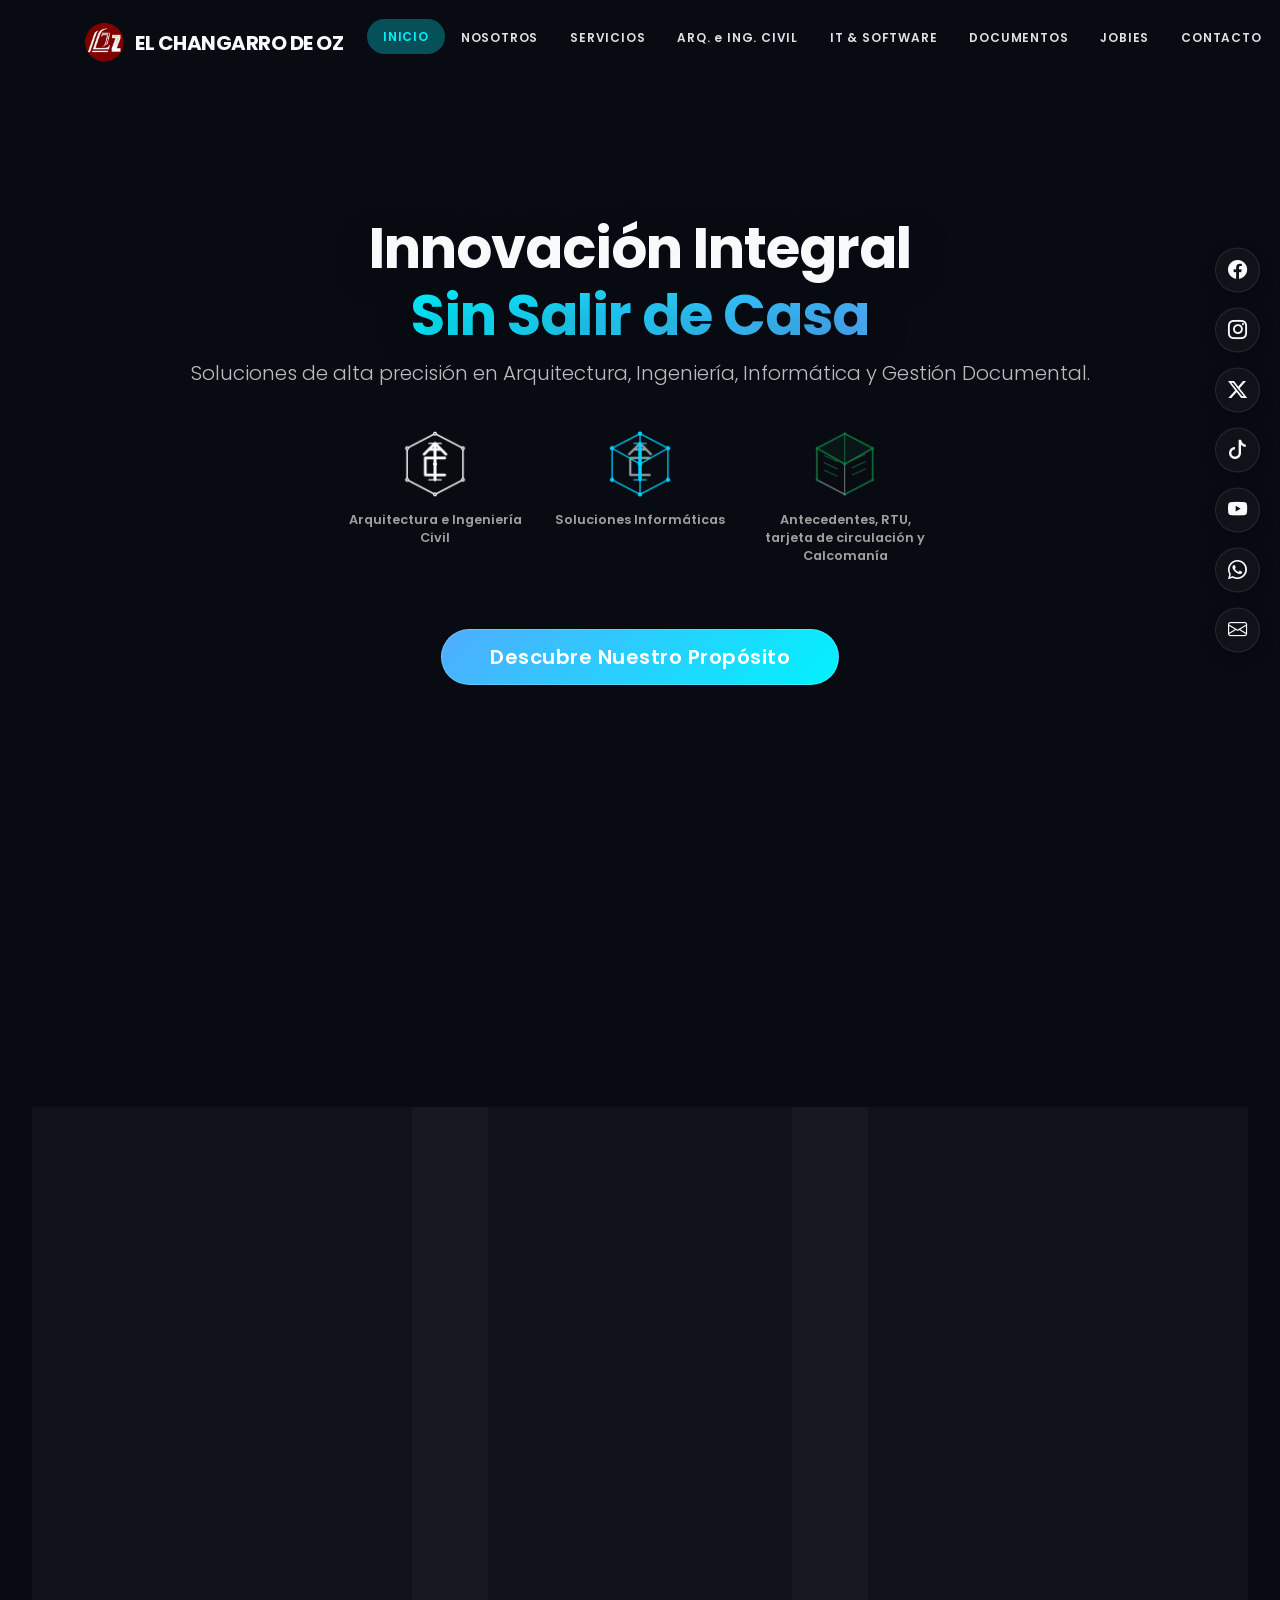
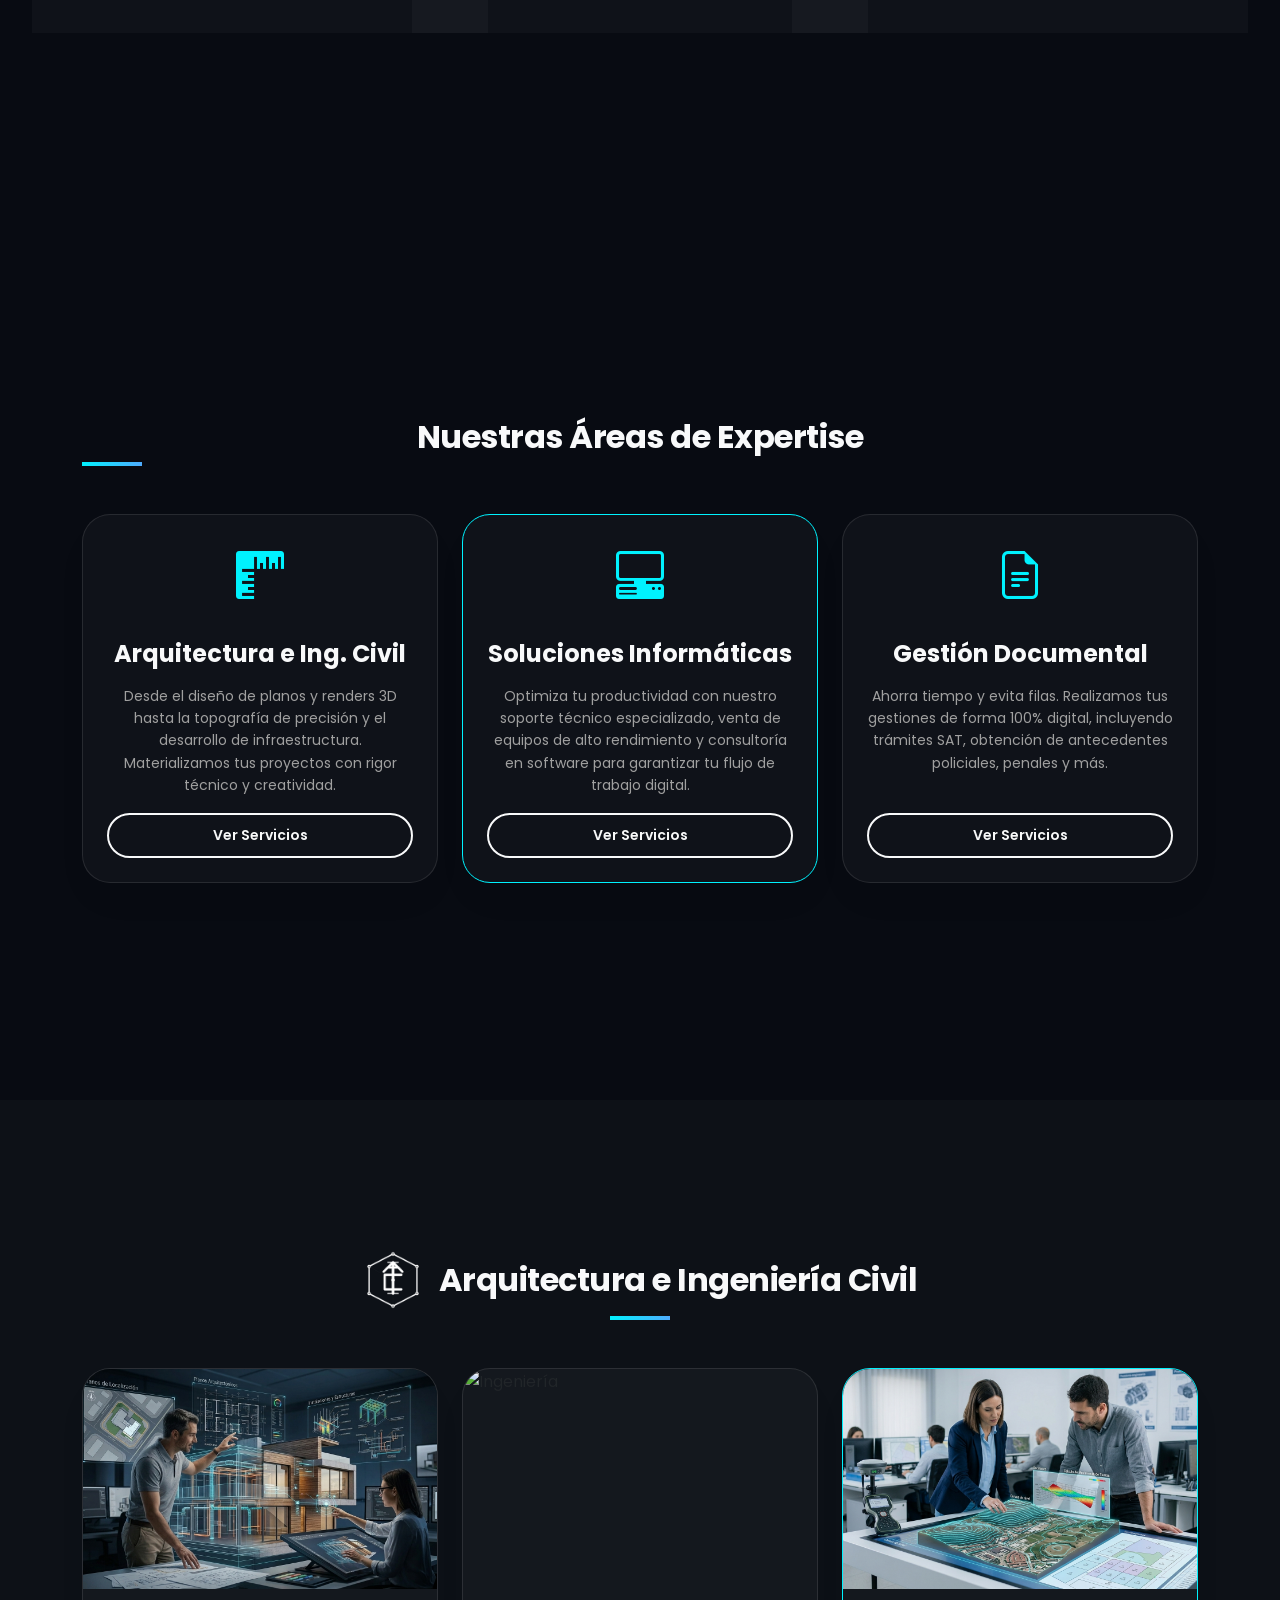
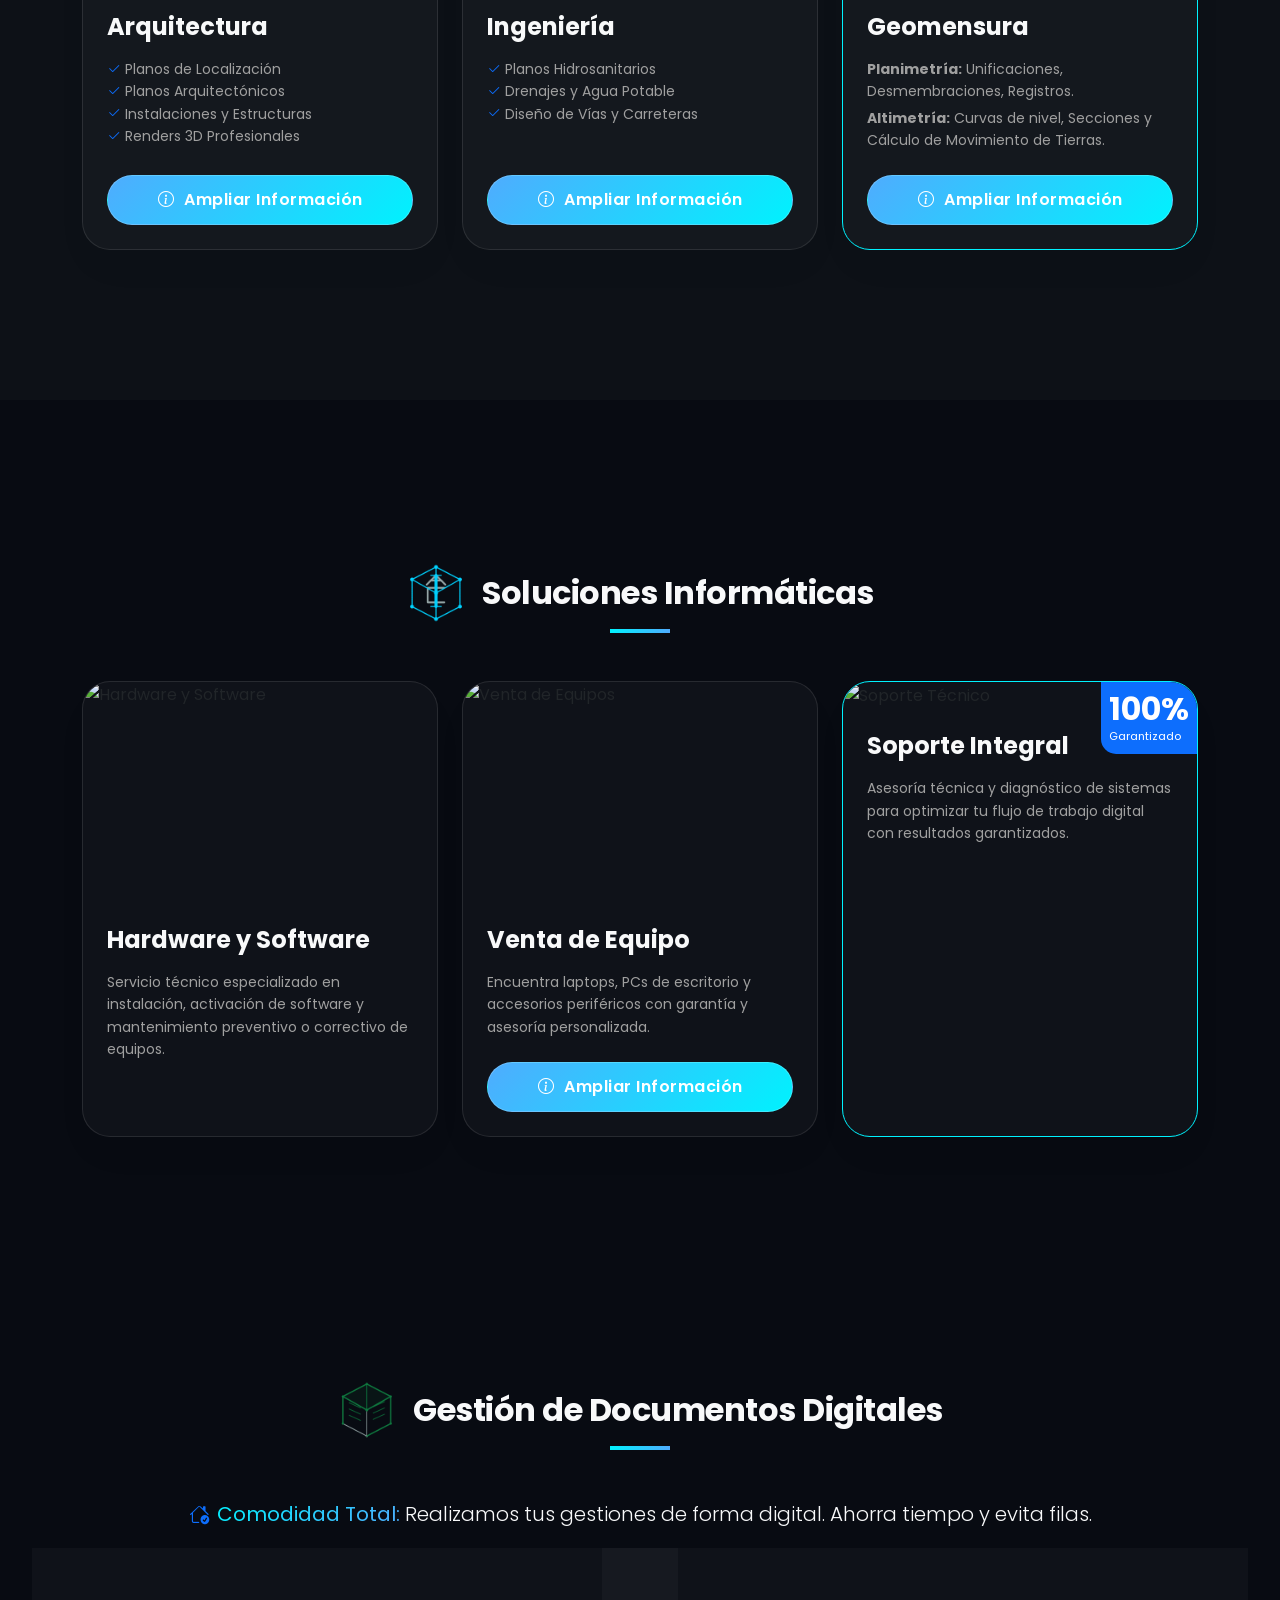
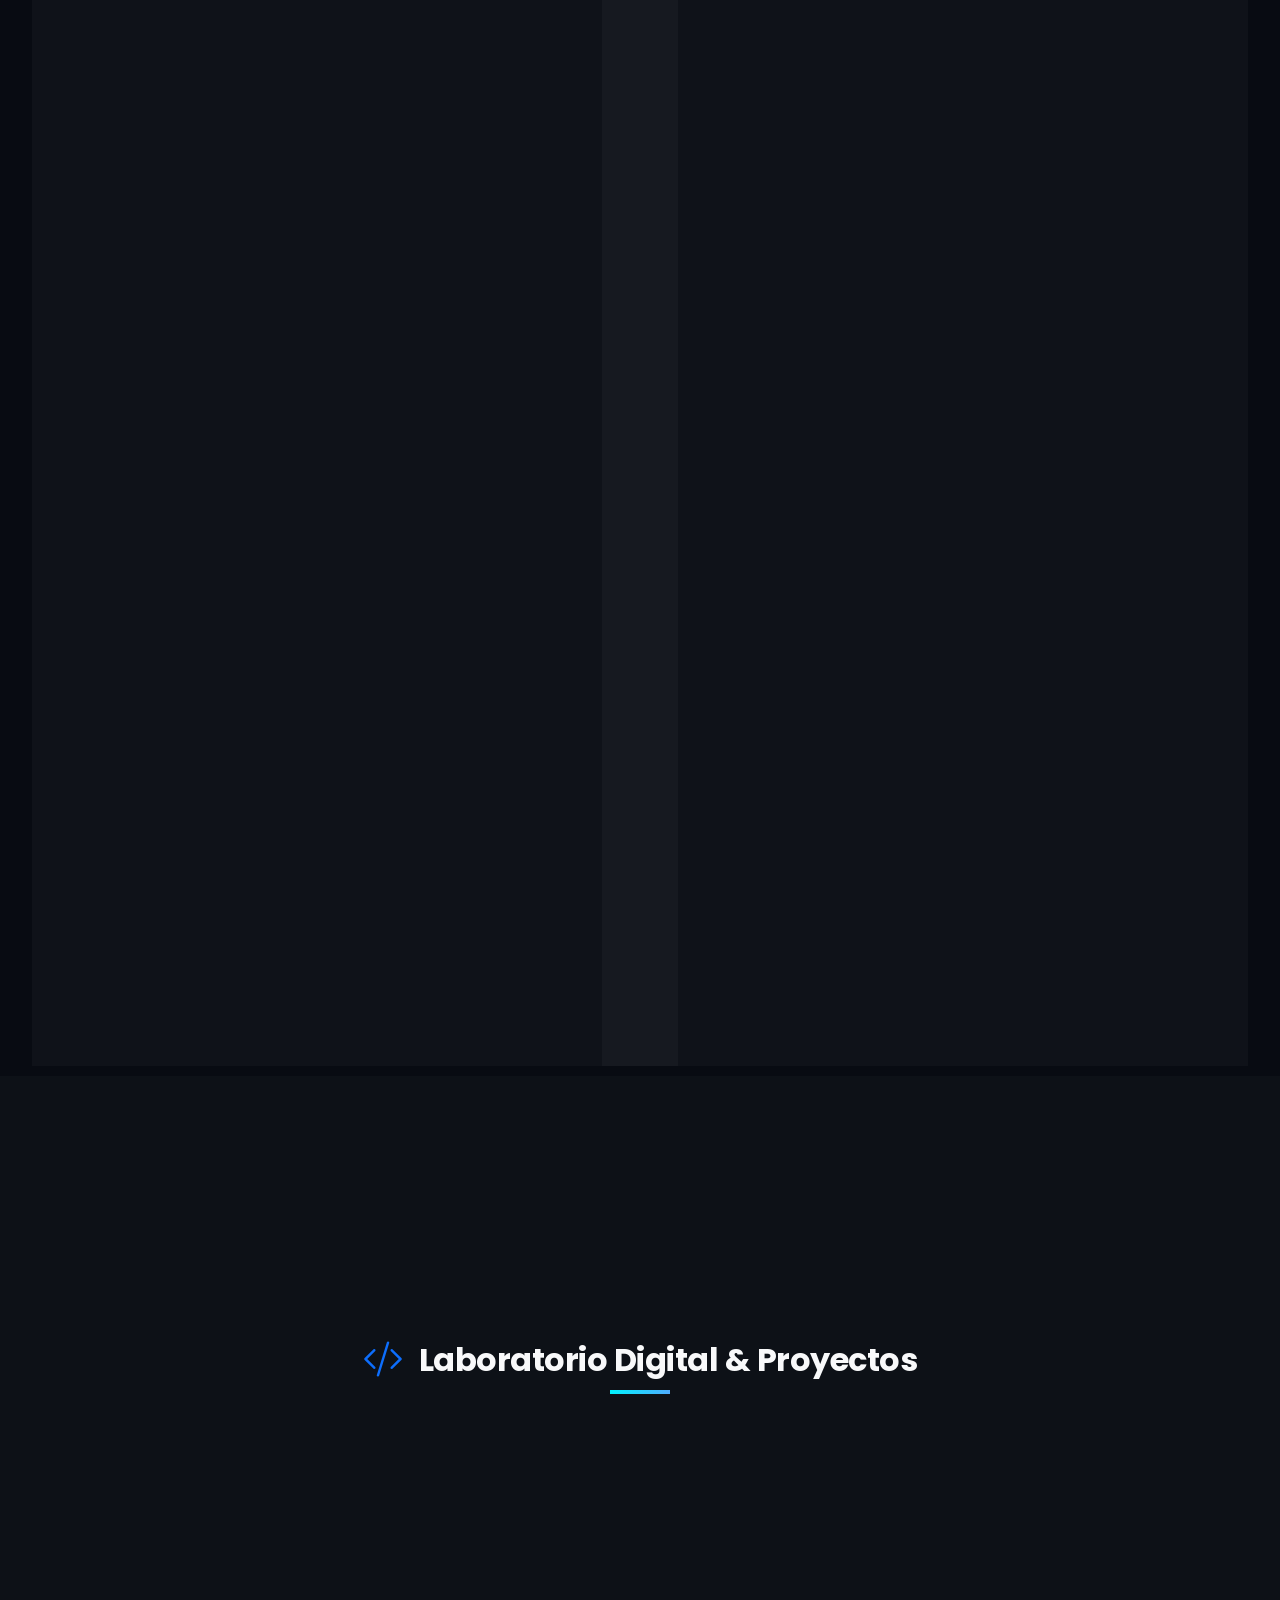
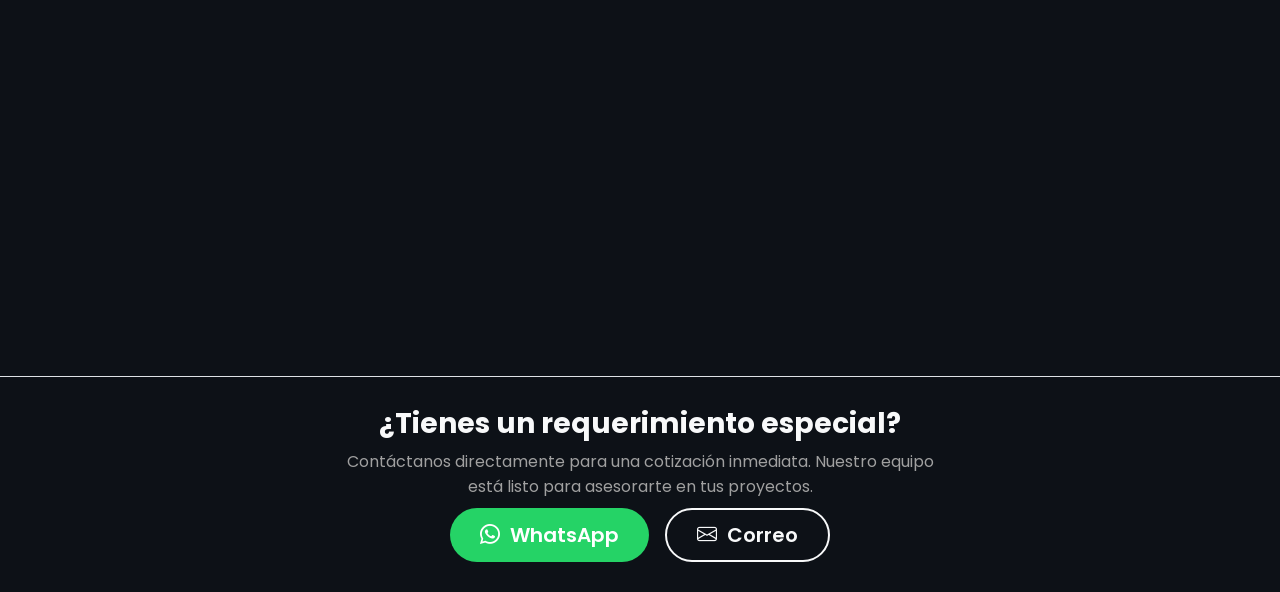
==== index.html @ 4ff3d1e3 "second commit" ====
<!DOCTYPE html>
<html lang="es">
<head>
    <meta charset="UTF-8">
    <meta name="viewport" content="width=device-width, initial-scale=1.0">
    <title>El Changarro de OZ - Multi-Servicios</title>
    <!-- Bootstrap 5 CSS -->
    <link href="https://cdn.jsdelivr.net/npm/bootstrap@5.3.2/dist/css/bootstrap.min.css" rel="stylesheet" integrity="sha384-T3c6CoIi6uLrA9TneNEoa7RxnatzjcDSCmG1MXxSR1GAsXEV/Dwwykc2MPK8M2HN" crossorigin="anonymous">
    <!-- Google Fonts -->
    <link rel="preconnect" href="https://fonts.googleapis.com">
    <link rel="preconnect" href="https://fonts.gstatic.com" crossorigin>
    <link href="https://fonts.googleapis.com/css2?family=Poppins:wght@300;400;600;700&display=swap" rel="stylesheet">
    <!-- Bootstrap Icons -->
    <link rel="stylesheet" href="https://cdn.jsdelivr.net/npm/bootstrap-icons@1.11.1/font/bootstrap-icons.css">
    <!-- Custom CSS -->
    <link rel="stylesheet" href="css/styles.css">
</head>
<body class="dark-mode"> <!-- Establecemos dark-mode por defecto aquí para evitar parpadeo blanco -->

    <!-- Preloader -->
    <div id="preloader">
        <div class="preloader-content">
            <img src="img/Logo_ChangarrodeOz.png" alt="Logo" class="loader-logo">
            <h2 class="loader-name fw-bold">EL CHANGARRO DE <span class="text-primary">OZ</span></h2>
            <div class="loader-child-logos">
                <img src="img/Logo_RqIng.png" alt="Arq" class="mini-loader-logo" style="animation-delay: 0.4s">
                <img src="img/Logo_Infor.png" alt="IT" class="mini-loader-logo" style="animation-delay: 0.6s">
                <img src="img/Logo_GestDoc.png" alt="Doc" class="mini-loader-logo" style="animation-delay: 0.8s">
            </div>
        </div>
    </div>

    <div id="header-placeholder"></div>

    <main class="mesh-bg">
    <!-- Hero Section -->
    <header id="inicio" class="hero">
        <div class="container">
            <div class="row">
                <div class="col-lg-10 mx-auto">
                    <h1 class="display-4 fw-bold reveal delay-1">Innovación Integral <span class="text-gradient">Sin Salir de Casa</span></h1>
                    <p class="lead mb-4 opacity-75 reveal delay-2">Soluciones de alta precisión en Arquitectura, Ingeniería, Informática y Gestión Documental.</p>
                    
                    <div class="child-logos-container reveal delay-3">
                        <a href="#obra-civil" class="child-logo-link">
                            <div class="child-logo-wrapper">
                                <img src="img/Logo_RqIng.png" alt="Arq e Ing" class="child-logo-hero" title="Arquitectura e Ingeniería Civil">
                                <p class="child-logo-caption">Arquitectura e Ingeniería Civil</p>
                            </div>
                        </a>
                        <a href="#informatica" class="child-logo-link">
                            <div class="child-logo-wrapper">
                                <img src="img/Logo_Infor.png" alt="Informática" class="child-logo-hero" title="Soluciones Informáticas">
                                <p class="child-logo-caption">Soluciones Informáticas</p>
                            </div>
                        </a>
                        <a href="#documentos" class="child-logo-link">
                            <div class="child-logo-wrapper">
                                <img src="img/Logo_GestDoc.png" alt="Documentos" class="child-logo-hero" title="Gestión de Documentos Digitales">
                                <p class="child-logo-caption">Antecedentes, RTU, tarjeta de circulación y Calcomanía</p>
                            </div>
                        </a>
                    </div>

                    <div class="reveal delay-3 mt-5"><a href="#nosotros" class="btn btn-tech btn-lg px-5 text-white">Descubre Nuestro Propósito</a></div>
                </div>
            </div>
        </div>
    </header>

    <!-- Misión, Visión y Valores -->
    <section id="nosotros" class="section-padding mesh-bg">
        <div class="container">
            <div class="row g-4 text-center">
                <div class="col-md-4 reveal">
                    <div class="card service-card p-4 h-100">
                        <div class="icon-box mx-auto"><i class="bi bi-rocket-takeoff"></i></div>
                        <h3 class="fw-bold mb-3 text-gradient">Misión</h3>
                        <p class="text-muted small">Empoderar el desarrollo de proyectos arquitectónicos, civiles y tecnológicos mediante soluciones de precisión quirúrgica, integrando la ingeniería avanzada y el soporte digital en un ecosistema único de confianza y eficiencia.</p>
                    </div>
                </div>
                <div class="col-md-4 reveal">
                    <div class="card service-card p-4 h-100">
                        <div class="icon-box mx-auto"><i class="bi bi-eye"></i></div>
                        <h3 class="fw-bold mb-3 text-gradient">Visión</h3>
                        <p class="text-muted small">Consolidarnos como el referente regional indiscutible en servicios multi-técnicos, liderando la transformación digital de la construcción y la informática para entregar resultados que marquen el estándar de oro en calidad e innovación.</p>
                    </div>
                </div>
                <div class="col-md-4 reveal">
                    <div class="card service-card p-4 h-100">
                        <div class="icon-box mx-auto"><i class="bi bi-shield-check"></i></div>
                        <h3 class="fw-bold mb-3 text-gradient">Valores</h3>
                        <div class="text-start mx-auto" style="max-width: 230px;">
                            <ul class="list-unstyled text-muted small mb-0">
                                <li class="mb-2"><i class="bi bi-check2-circle text-primary me-2"></i><strong>Innovación Ágil:</strong> Soluciones modernas a retos tradicionales.</li>
                                <li class="mb-2"><i class="bi bi-check2-circle text-primary me-2"></i><strong>Transparencia:</strong> Ética radical en cada proceso técnico.</li>
                                <li class="mb-2"><i class="bi bi-check2-circle text-primary me-2"></i><strong>Precisión Milimétrica:</strong> Pasión absoluta por el detalle técnico.</li>
                                <li><i class="bi bi-check2-circle text-primary me-2"></i><strong>Foco en el Cliente:</strong> Tu éxito es nuestra razón de ser.</li>
                            </ul>
                        </div>
                    </div>
                </div>
            </div>
        </div>
    </section>

    <!-- Categorías de Servicio -->
    <section id="categorias" class="section-padding">
        <div class="container">
            <div class="row text-center">
                <div class="col-12">
                    <h2 class="category-title mx-auto mb-5 reveal">Nuestras Áreas de Expertise</h2>
                </div>
            </div>
            <div class="row g-4">
                <div class="col-lg-4 col-md-6 reveal">
                    <div class="card service-card p-4 h-100 text-center">
                        <div class="icon-box mx-auto"><i class="bi bi-rulers"></i></div>
                        <h4 class="fw-bold mb-3">Arquitectura e Ing. Civil</h4>
                        <p class="text-muted small">Desde el diseño de planos y renders 3D hasta la topografía de precisión y el desarrollo de infraestructura. Materializamos tus proyectos con rigor técnico y creatividad.</p>
                        <a href="#obra-civil" class="btn btn-sm btn-tech-outline mt-auto">Ver Servicios</a>
                    </div>
                </div>
                <div class="col-lg-4 col-md-6 reveal">
                    <div class="card service-card p-4 h-100 text-center border-tech">
                        <div class="icon-box mx-auto"><i class="bi bi-pc-display-horizontal"></i></div>
                        <h4 class="fw-bold mb-3">Soluciones Informáticas</h4>
                        <p class="text-muted small">Optimiza tu productividad con nuestro soporte técnico especializado, venta de equipos de alto rendimiento y consultoría en software para garantizar tu flujo de trabajo digital.</p>
                        <a href="#informatica" class="btn btn-sm btn-tech-outline mt-auto">Ver Servicios</a>
                    </div>
                </div>
                <div class="col-lg-4 col-md-6 reveal">
                    <div class="card service-card p-4 h-100 text-center">
                        <div class="icon-box mx-auto"><i class="bi bi-file-earmark-text"></i></div>
                        <h4 class="fw-bold mb-3">Gestión Documental</h4>
                        <p class="text-muted small">Ahorra tiempo y evita filas. Realizamos tus gestiones de forma 100% digital, incluyendo trámites SAT, obtención de antecedentes policiales, penales y más.</p>
                        <a href="#documentos" class="btn btn-sm btn-tech-outline mt-auto">Ver Servicios</a>
                    </div>
                </div>
            </div>
        </div>
    </section>

    <!-- Obra Civil (Sección abreviada para el ejemplo) -->
    <section id="obra-civil" class="section-padding bg-light">
        <div class="container">
            <h2 class="category-title text-center mx-auto mb-5 reveal d-flex align-items-center justify-content-center gap-3 flex-wrap">
                <img src="img/Logo_RqIng.png" alt="Logo Arquitectura e Ingeniería Civil" height="60" class="flex-shrink-0">
                <span>Arquitectura e Ingeniería Civil</span>
            </h2>
            <div class="row g-4">
                <!-- Arquitectura -->
                <div class="col-lg-4 col-md-6 reveal">
                    <div class="card service-card h-100">
                        <img src="img/Ingenieria/Arquitectura.png" class="card-img-top" alt="Arquitectura" loading="lazy">
                        <div class="card-body p-4 d-flex flex-column">
                            <h4 class="fw-bold mb-3">Arquitectura</h4>
                            <ul class="list-unstyled small text-muted mb-4 flex-grow-1">
                                <li><i class="bi bi-check2 text-primary"></i> Planos de Localización</li>
                                <li><i class="bi bi-check2 text-primary"></i> Planos Arquitectónicos</li>
                                <li><i class="bi bi-check2 text-primary"></i> Instalaciones y Estructuras</li>
                                <li><i class="bi bi-check2 text-primary"></i> Renders 3D Profesionales</li>
                            </ul>
                            <button class="btn btn-tech text-white w-100" data-bs-toggle="modal" data-bs-target="#modalArq" data-content-path="html/page_arquitectura.html">
                                <i class="bi bi-info-circle"></i> Ampliar Información
                            </button>
                        </div>
                    </div>
                </div>
                <!-- Ingeniería -->
                <div class="col-lg-4 col-md-6 reveal">
                    <div class="card service-card h-100">
                        <img src="img/Ingenieria/ingenieria.png" class="card-img-top" alt="Ingeniería" loading="lazy">
                        <div class="card-body p-4 d-flex flex-column">
                            <h4 class="fw-bold mb-3">Ingeniería</h4>
                            <ul class="list-unstyled small text-muted mb-4 flex-grow-1">
                                <li><i class="bi bi-check2 text-primary"></i> Planos Hidrosanitarios</li>
                                <li><i class="bi bi-check2 text-primary"></i> Drenajes y Agua Potable</li>
                                <li><i class="bi bi-check2 text-primary"></i> Diseño de Vías y Carreteras</li>
                            </ul>
                            <button class="btn btn-tech text-white w-100" data-bs-toggle="modal" data-bs-target="#modalIng" data-content-path="html/page_IngCivil.html">
                                <i class="bi bi-info-circle"></i> Ampliar Información
                            </button>
                        </div>
                    </div>
                </div>
                <!-- Geomensura y Levantamientos -->
                <div class="col-lg-4 col-md-6 reveal">
                    <div class="card service-card h-100 border-tech">
                        <img src="img/Ingenieria/Geomensura.png" class="card-img-top" alt="Geomensura y Levantamientos Técnicos" loading="lazy">
                        <div class="card-body p-4 d-flex flex-column">
                            <h4 class="fw-bold mb-3">Geomensura</h4>
                            <div class="flex-grow-1">
                                <p class="small text-muted mb-1"><strong>Planimetría:</strong> Unificaciones, Desmembraciones, Registros.</p>
                                <p class="small text-muted mb-4"><strong>Altimetría:</strong> Curvas de nivel, Secciones y Cálculo de Movimiento de Tierras.</p>
                            </div>
                            <button class="btn btn-tech text-white w-100" data-bs-toggle="modal" data-bs-target="#modalGeo" data-content-path="html/page_geomensura.html">
                                <i class="bi bi-info-circle"></i> Ampliar Información
                            </button>
                        </div>
                    </div>
                </div>
            </div>
        </div>
    </section>

    <!-- Informática -->
    <section id="informatica" class="section-padding">
        <div class="container">
            <h2 class="category-title text-center mx-auto mb-5 reveal d-flex align-items-center justify-content-center gap-3 flex-wrap">
                <img src="img/Logo_Infor.png" alt="Logo Soluciones Informáticas" height="60" class="flex-shrink-0">
                <span>Soluciones Informáticas</span>
            </h2>
            <div class="row g-4">
                <!-- Hardware y Software -->
                <div class="col-lg-4 col-md-6 reveal">
                    <div class="card service-card h-100">
                        <img src="https://images.unsplash.com/photo-1597733336794-12d05021d510?q=80&w=1000&auto=format&fit=crop" class="card-img-top" alt="Hardware y Software" loading="lazy">
                        <div class="card-body p-4 d-flex flex-column">
                            <h4 class="fw-bold mb-3">Hardware y Software</h4>
                            <p class="small text-muted mb-4 flex-grow-1">Servicio técnico especializado en instalación, activación de software y mantenimiento preventivo o correctivo de equipos.</p>
                        </div>
                    </div>
                </div>
                <!-- Venta de Equipo -->
                <div class="col-lg-4 col-md-6 reveal">
                    <div class="card service-card h-100">
                        <img src="https://images.unsplash.com/photo-1550745165-9bc0b252726f?q=80&w=1000&auto=format&fit=crop" class="card-img-top" alt="Venta de Equipos" loading="lazy">
                        <div class="card-body p-4 d-flex flex-column">
                            <h4 class="fw-bold mb-3">Venta de Equipo</h4>
                            <p class="small text-muted mb-4 flex-grow-1">Encuentra laptops, PCs de escritorio y accesorios periféricos con garantía y asesoría personalizada.</p>
                            <button class="btn btn-tech text-white w-100" data-bs-toggle="modal" data-bs-target="#modalInfo" data-content-path="html/page_Informatica.html">
                                <i class="bi bi-info-circle"></i> Ampliar Información
                            </button>
                        </div>
                    </div>
                </div>
                <!-- Soporte Técnico Especializado -->
                <div class="col-lg-4 col-md-6 reveal">
                    <div class="card service-card h-100 border-tech">
                        <div class="position-relative">
                            <img src="https://images.unsplash.com/photo-1518770660439-4636190af475?q=80&w=1000&auto=format&fit=crop" class="card-img-top" alt="Soporte Técnico" loading="lazy">
                        </div>
                        <div class="card-body p-4 d-flex flex-column">
                            <h4 class="fw-bold mb-3">Soporte Integral</h4>
                            <p class="small text-muted mb-4 flex-grow-1">Asesoría técnica y diagnóstico de sistemas para optimizar tu flujo de trabajo digital con resultados garantizados.</p>
                            <div class="bg-primary p-2 rounded-3 text-white text-center mb-3 d-md-none">
                                <small class="fw-bold">100% Garantizado</small>
                            </div>
                        </div>
                        <div class="bg-primary position-absolute top-0 end-0 p-2 rounded-bottom-start text-white m-0 d-none d-md-block" style="border-radius: 0 0 0 15px; font-size: 0.7rem;">
                            <h2 class="mb-0 fw-bold">100%</h2>
                            <span>Garantizado</span>
                        </div>
                    </div>
                </div>
            </div>
        </div>
    </section>

    <!-- Gestión de Documentos -->
    <section id="documentos" class="section-padding">
        <div class="container">
            <h2 class="category-title text-center mx-auto mb-5 reveal d-flex align-items-center justify-content-center gap-3 flex-wrap">
                <img src="img/Logo_GestDoc.png" alt="Logo Gestión de Documentos Digitales" height="60" class="flex-shrink-0">
                <span>Gestión de Documentos Digitales</span>
            </h2>
            <div class="reveal delay-1 mb-5 text-center">
                <p class="lead"><i class="bi bi-house-check text-primary me-2"></i><strong class="text-gradient">Comodidad Total:</strong> Realizamos tus gestiones de forma digital. Ahorra tiempo y evita filas.</p>
            </div>
            <div class="row g-4">
                <div class="col-md-6 reveal">
                    <div class="card service-card h-100">
                        <div class="card-body p-4">
                            <h4 class="mb-3 d-flex align-items-center">
                                <img src="img/GeDocu/logo-sat.png" alt="SAT" class="doc-header-icon me-2">
                                Trámites SAT
                            </h4>
                            <div class="accordion accordion-flush" id="accordionSAT">
                                <div class="accordion-item bg-transparent">
                                    <h2 class="accordion-header">
                                        <button class="accordion-button collapsed px-0 bg-transparent" type="button" data-bs-toggle="collapse" data-bs-target="#doc-sat1">
                                            Gestión de RTU
                                        </button>
                                    </h2>
                                    <div id="doc-sat1" class="accordion-collapse collapse">
                                        <div class="accordion-body px-0">
                                            <img src="img/GeDocu/RTU.png" class="img-fluid rounded mb-2 img-service-deploy" alt="RTU" loading="lazy">
                                            <p class="small text-muted">Actualización y gestión completa de tu Registro Tributario Unificado.</p>
                                        </div>
                                    </div>
                                </div>
                                <div class="accordion-item bg-transparent">
                                    <h2 class="accordion-header">
                                        <button class="accordion-button collapsed px-0 bg-transparent" type="button" data-bs-toggle="collapse" data-bs-target="#doc-sat2">
                                            Impresión de Tarjeta de Circulación y Calcomanía
                                        </button>
                                    </h2>
                                    <div id="doc-sat2" class="accordion-collapse collapse">
                                        <div class="accordion-body px-0">
                                            <img src="img/GeDocu/tarjeta-circulacion.png" class="img-fluid rounded mb-2 img-service-deploy" alt="Calcomanía" loading="lazy">
                                            <p class="small text-muted">Obtención rápida de calcomanías de circulación vigentes.</p>
                                        </div>
                                    </div>
                                </div>
                            </div>
                        </div>
                    </div>
                </div>
                <div class="col-md-6 reveal">
                    <div class="card service-card h-100">
                        <div class="card-body p-4">
                            <h4 class="mb-3 d-flex align-items-center">
                                <img src="img/GeDocu/logoOJ.png" alt="OJ" class="doc-header-icon me-1">
                                <img src="img/GeDocu/logoPNG.png" alt="PNC" class="doc-header-icon me-2">
                                Antecedentes
                            </h4>
                            <div class="accordion accordion-flush" id="accordionAnt">
                                <div class="accordion-item bg-transparent">
                                    <h2 class="accordion-header">
                                        <button class="accordion-button collapsed px-0 bg-transparent" type="button" data-bs-toggle="collapse" data-bs-target="#ant1">
                                            Antecedentes Policiacos
                                        </button>
                                    </h2>
                                    <div id="doc-ant1" class="accordion-collapse collapse">
                                        <div class="accordion-body px-0">
                                            <img src="img/GeDocu/policial.png" class="img-fluid rounded mb-2 img-service-deploy" alt="Antecedentes Policiacos" loading="lazy">
                                            <p class="small text-muted">Obtención ágil de tu carencia de antecedentes de la Policía Nacional Civil.</p>
                                        </div>
                                    </div>
                                </div>
                                <div class="accordion-item bg-transparent">
                                    <h2 class="accordion-header">
                                        <button class="accordion-button collapsed px-0 bg-transparent" type="button" data-bs-toggle="collapse" data-bs-target="#doc-ant2">
                                            Antecedentes Penales
                                        </button>
                                    </h2>
                                    <div id="doc-ant2" class="accordion-collapse collapse">
                                        <div class="accordion-body px-0">
                                            <img src="img/GeDocu/penal.png" class="img-fluid rounded mb-2 img-service-deploy" alt="Antecedentes Penales" loading="lazy">
                                            <p class="small text-muted">Gestión efectiva de tu constancia de antecedentes penales del Organismo Judicial.</p>
                                        </div>
                                    </div>
                                </div>
                            </div>
                        </div>
                    </div>
                </div>
            </div>
        </div>
    </section>

    <!-- Laboratorio Digital (Jobies / Prácticas Web) -->
    <section id="laboratorio" class="section-padding bg-light">
        <div class="container">
            <h2 class="category-title text-center mx-auto mb-5 reveal d-flex align-items-center justify-content-center gap-3 flex-wrap">
                <i class="bi bi-code-slash fs-1 text-primary"></i>
                <span>Laboratorio Digital & Proyectos</span>
            </h2>
            <div class="row g-4 justify-content-center">
                <div class="col-lg-8 reveal">
                    <div class="card service-card h-100 highlight-card">
                        <div class="row g-0">
                            <div class="col-md-4">
                                <img src="https://images.unsplash.com/photo-1498050108023-c5249f4df085?q=80&w=800&auto=format&fit=crop" class="img-fluid h-100 object-fit-cover" alt="Coding" style="min-height: 200px;">
                            </div>
                            <div class="col-md-8">
                                <div class="card-body p-4 d-flex flex-column justify-content-center h-100">
                                    <h4 class="fw-bold mb-3">Mis "Jobies"</h4>
                                    <p class="text-muted mb-4">Un espacio dedicado a mis trabajos de prácticas funcionales en la Web. Aquí demuestro mi capacidad para resolver problemas lógicos y estéticos mediante el código.</p>
                                    <div>
                                        <button class="btn btn-tech text-white px-md-5" data-bs-toggle="modal" data-bs-target="#modalProyectos" data-content-path="html/page_proyectos.html">
                                            <i class="bi bi-rocket-takeoff"></i> Ver Galería de Prácticas
                                        </button>
                                    </div>
                                </div>
                            </div>
                        </div>
                    </div>
                </div>
            </div>
        </div>
    </section>
    </main>

    <div id="footer-placeholder"></div>
    <div id="icons-placeholder"></div>

    <!-- Modales de Obra Civil -->
    <div class="modal fade" id="modalArq" tabindex="-1" aria-hidden="true">
        <div class="modal-dialog modal-dialog-centered modal-xl">
            <div class="modal-content border-0 shadow-lg overflow-hidden" style="border-radius: 20px;">
                <div class="modal-header border-0 p-3 shadow-sm">
                    <h5 class="modal-title fw-bold text-gradient">Detalles de Arquitectura</h5>
                    <button type="button" class="btn-close" data-bs-dismiss="modal" aria-label="Close"></button>
                </div>
                <div class="modal-body p-0">
                    <!-- El contenido se cargará aquí dinámicamente -->
                </div>
            </div>
        </div>
    </div>

    <div class="modal fade" id="modalInfo" tabindex="-1" aria-hidden="true">
        <div class="modal-dialog modal-dialog-centered modal-xl">
            <div class="modal-content border-0 shadow-lg overflow-hidden" style="border-radius: 20px;">
                <div class="modal-header border-0 p-3 shadow-sm">
                    <h5 class="modal-title fw-bold text-gradient">Soluciones Informáticas</h5>
                    <button type="button" class="btn-close" data-bs-dismiss="modal" aria-label="Close"></button>
                </div>
                <div class="modal-body p-0">
                    <!-- El contenido se cargará aquí dinámicamente -->
                </div>
            </div>
        </div>
    </div>

    <div class="modal fade" id="modalProyectos" tabindex="-1" aria-hidden="true">
        <div class="modal-dialog modal-dialog-centered modal-xl">
            <div class="modal-content border-0 shadow-lg overflow-hidden" style="border-radius: 20px;">
                <div class="modal-header border-0 p-3 shadow-sm">
                    <h5 class="modal-title fw-bold text-gradient">Laboratorio de Prácticas Web</h5>
                    <button type="button" class="btn-close" data-bs-dismiss="modal" aria-label="Close"></button>
                </div>
                <div class="modal-body p-0">
                    <!-- El contenido se cargará aquí dinámicamente -->
                </div>
            </div>
        </div>
    </div>

    <div class="modal fade" id="modalIng" tabindex="-1" aria-hidden="true">
        <div class="modal-dialog modal-dialog-centered modal-xl">
            <div class="modal-content border-0 shadow-lg overflow-hidden" style="border-radius: 20px;">
                <div class="modal-header border-0 p-3 shadow-sm">
                    <h5 class="modal-title fw-bold text-gradient">Detalles de Ingeniería Civil</h5>
                    <button type="button" class="btn-close" data-bs-dismiss="modal" aria-label="Close"></button>
                </div>
                <div class="modal-body p-0">
                    <!-- El contenido se cargará aquí dinámicamente -->
                </div>
            </div>
        </div>
    </div>

    <div class="modal fade" id="modalGeo" tabindex="-1" aria-hidden="true">
        <div class="modal-dialog modal-dialog-centered modal-xl">
            <div class="modal-content border-0 shadow-lg overflow-hidden" style="border-radius: 20px;">
                <div class="modal-header border-0 p-3 shadow-sm">
                    <h5 class="modal-title fw-bold text-gradient">Detalles de Geomensura</h5>
                    <button type="button" class="btn-close" data-bs-dismiss="modal" aria-label="Close"></button>
                </div>
                <div class="modal-body p-0">
                    <!-- El contenido se cargará aquí dinámicamente -->
                </div>
            </div>
        </div>
    </div>

    <!-- Modal para Visualización de Imágenes (Lightbox) -->
    <div class="modal fade" id="modalLightbox" tabindex="-1" aria-hidden="true">
        <div class="modal-dialog modal-dialog-centered modal-xl">
            <div class="modal-content bg-transparent border-0 shadow-none">
                <div class="modal-body p-0 d-flex justify-content-center align-items-center position-relative">
                    <button type="button" class="btn-close btn-close-white position-absolute top-0 end-0 m-3" data-bs-dismiss="modal" aria-label="Close" style="filter: invert(1); z-index: 1056;"></button>
                    <img src="" id="lightboxImage" class="img-fluid rounded shadow-lg" alt="Documento ampliado" style="max-height: 90vh; object-fit: contain; cursor: default;">
                </div>
            </div>
        </div>
    </div>

    <!-- Scripts -->
    <script src="https://cdn.jsdelivr.net/npm/bootstrap@5.3.2/dist/js/bootstrap.bundle.min.js"></script>
    <script src="js/main.js"></script>
</body>
</html>
---- css/styles.css ----
:root {
    --primary-color: #007bff;
    --secondary-color: #4facfe;
    --text-main: #1a1d23;
    --text-muted: #555b62;
    --bg-body: #ffffff;
    --section-alt: #f8f9fa;
    --nav-bg: rgba(255, 255, 255, 0.9);
    --glass-border: rgba(0, 0, 0, 0.1);
    --card-bg: #ffffff;
    --card-hover-bg: #ffffff;
    --text-gradient: linear-gradient(135deg, #0062ff, #00a8cc);
    --hero-overlay: rgba(255, 255, 255, 0.8);
    --accent-glow: rgba(0, 123, 255, 0.2);
    --close-filter: none;
    --logo-filter: invert(1);
}

.dark-mode {
    --primary-color: #00f2fe;
    --secondary-color: #4facfe;
    --text-main: #f8f9fa;
    --text-muted: #a0a0a0;
    --bg-body: #080b12;
    --section-alt: #0d1117;
    --nav-bg: rgba(8, 11, 18, 0.85);
    --glass-border: rgba(255, 255, 255, 0.1);
    --card-bg: rgba(255, 255, 255, 0.03);
    --card-hover-bg: rgba(255, 255, 255, 0.06);
    --text-gradient: linear-gradient(135deg, #00f2fe, #4facfe);
    --hero-overlay: rgba(8, 11, 18, 0.85);
    --accent-glow: rgba(0, 242, 254, 0.3);
    --close-filter: invert(1);
    --logo-filter: none;
}

body {
    font-family: 'Poppins', -apple-system, BlinkMacSystemFont, "Segoe UI", Roboto, sans-serif;
    scroll-behavior: smooth;
    color: var(--text-main);
    background-color: var(--bg-body);
    line-height: 1.6;
    transition: background-color 0.5s cubic-bezier(0.4, 0, 0.2, 1), color 0.5s ease;
    -webkit-font-smoothing: antialiased;
}

/* Sobreescribir clases de Bootstrap para que sean dinámicas */
.bg-light {
    background-color: var(--section-alt) !important;
}

.text-muted {
    color: var(--text-muted) !important;
}

/* Preloader */
#preloader {
    position: fixed;
    top: 0;
    left: 0;
    width: 100%;
    height: 100%;
    background: var(--bg-body);
    display: flex;
    justify-content: center;
    align-items: center;
    z-index: 9999;
    transition: opacity 0.5s ease;
}

.preloader-content {
    text-align: center;
}

.loader-logo {
    width: 100px;
    filter: drop-shadow(0 0 15px var(--accent-glow));
    animation: pulse 1.5s infinite ease-in-out;
}

.loader-name {
    font-size: 1.5rem;
    letter-spacing: 2px;
    margin-top: 15px;
    opacity: 0;
    animation: fadeIn 0.8s forwards 0.3s;
}

.loader-child-logos {
    display: flex;
    gap: 20px;
    justify-content: center;
    margin-top: 20px;
}

.mini-loader-logo {
    height: 40px;
    opacity: 0;
    filter: var(--logo-filter);
    animation: fadeInScale 0.5s forwards;
}

.navbar {
    transition: all 0.4s ease;
    padding: 15px 0;
    background-color: transparent !important;
}

.navbar.scrolled {
    background-color: var(--nav-bg) !important;
    backdrop-filter: blur(25px);
    padding: 10px 0;
    border-bottom: 1px solid var(--glass-border);
    box-shadow: 0 4px 30px rgba(0, 0, 0, 0.05);
}

.navbar-brand, .navbar-brand span {
    color: var(--text-main) !important;
    letter-spacing: -0.5px;
    white-space: nowrap;
    flex-shrink: 0;
}

.brand-logo {
    transition: transform 0.3s ease;
}

.navbar-brand:hover .brand-logo {
    transform: rotate(-5deg) scale(1.1);
}

.navbar-nav .nav-link {
    position: relative;
    padding: 0.5rem 1rem !important;
    transition: all 0.3s ease;
    font-weight: 600;
    letter-spacing: 0.8px;
    text-transform: uppercase;
    font-size: 0.75rem;
    color: var(--text-main);
    opacity: 0.9;
    border-radius: 50px;
    white-space: nowrap;
}

/* Efecto de superposición (Hover y Active) */
.navbar-nav .nav-link:hover,
.navbar-nav .nav-link.active {
    color: var(--primary-color) !important;
    transform: translateY(-1px);
    background-color: var(--accent-glow);
    opacity: 1;
}

/* Eliminar línea antigua */
.navbar-nav .nav-link::after {
    display: none !important;
}

/* Theme Toggle Button */
#theme-toggle {
    cursor: pointer;
    font-size: 1.2rem;
    display: flex;
    align-items: center;
    justify-content: center;
    color: var(--text-main);
    transition: transform 0.3s ease;
}

#theme-toggle:hover {
    transform: rotate(15deg) scale(1.1);
}

.dark-mode-icon, .light-mode-icon {
    transition: all 0.3s ease;
}

.dark-mode .light-mode-icon {
    display: none;
}
body:not(.dark-mode) .dark-mode-icon {
    display: none;
}

.navbar-toggler {
    border: none;
    color: var(--text-main) !important;
}

/* Ajuste para el menú móvil */
@media (max-width: 991.98px) {
    .navbar-collapse {
        background: var(--nav-bg);
        margin-top: 15px;
        padding: 20px;
        border-radius: 15px;
        backdrop-filter: blur(20px);
        border: 1px solid rgba(255, 255, 255, 0.1);
    }
    .navbar-nav .nav-link {
        padding: 0.8rem 1.5rem !important;
        border-radius: 12px;
    }
    .navbar-nav .nav-link::after { display: none; }
}

.section-padding {
    min-height: 100vh;
    display: flex;
    align-items: center;
    padding: 80px 0;
}

.hero {
    background: var(--hero-overlay), url('https://images.unsplash.com/photo-1451187580459-43490279c0fa?q=80&w=2000&auto=format&fit=crop') no-repeat center center/cover;
    background-attachment: fixed;
    min-height: 100vh;
    color: var(--text-main);
    display: flex;
    align-items: center;
    text-align: center;
    position: relative;
    overflow: hidden;
}

.hero h1 {
    letter-spacing: -1px;
    text-shadow: 0 10px 40px rgba(0,0,0,0.3);
}

.hero-main-logo {
    filter: drop-shadow(0 0 25px var(--accent-glow));
    margin-bottom: 20px;
}

.child-logos-container {
    display: flex;
    justify-content: center;
    gap: 30px;
    margin-top: 40px;
}

.child-logo-hero {
    height: 70px;
    filter: var(--logo-filter);
    transition: all 0.4s ease;
}

.child-logo-hero:hover {
    transform: scale(1.1);
    filter: drop-shadow(0 0 10px var(--primary-color));
}

.text-gradient {
    background: var(--text-gradient);
    -webkit-background-clip: text;
    -webkit-text-fill-color: transparent;
    display: inline-block;
}

.category-title {
    font-weight: 700;
    letter-spacing: -0.5px;
    margin-bottom: 4rem;
    position: relative;
    padding-bottom: 10px;
}

.category-title::after {
    content: '';
    position: absolute;
    left: 0;
    bottom: 0;
    width: 60px;
    height: 4px;
    background: linear-gradient(to right, var(--primary-color), var(--secondary-color));
}

.text-center.category-title::after {
    left: 50%;
    transform: translateX(-50%);
}

.category-title img {
    filter: var(--logo-filter);
    transition: filter 0.5s ease;
}

/* Estilo Tecnológico para Tarjetas */
.service-card {
    border: 1px solid var(--glass-border);
    border-radius: 28px;
    box-shadow: 0 20px 40px -10px rgba(0, 0, 0, 0.05);
    backdrop-filter: blur(12px);
    -webkit-backdrop-filter: blur(12px);
    transition: all 0.5s cubic-bezier(0.19, 1, 0.22, 1);
    background: var(--card-bg);
    overflow: hidden;
}

.service-card h3,
.service-card h4 {
    color: var(--text-main);
    font-weight: 700;
    transition: color 0.4s ease;
}

.border-tech {
    border: 1px solid var(--primary-color) !important;
}

.service-card .card-img-top {
    height: 220px;
    object-fit: cover;
    transition: transform 0.5s ease;
}

.img-service-deploy {
    width: 100%;
    height: 300px;
    object-fit: contain; /* Cambiado para que la imagen se vea completa */
    object-position: center; /* Centramos la imagen dentro de su contenedor */
    display: block;
    border-bottom: 1px solid var(--glass-border);
    transition: transform 0.5s ease;
    cursor: zoom-in;
}

.service-card:hover {
    transform: translateY(-15px);
    box-shadow: 0 30px 60px -12px rgba(0, 242, 254, 0.25);
    border-color: var(--primary-color);
    background: var(--card-hover-bg);
}

.highlight-card {
    background: linear-gradient(135deg, rgba(0, 242, 254, 0.1), rgba(79, 172, 254, 0.1));
    border: 2px solid var(--primary-color);
}

/* Estilos para el acordeón interno */
.accordion-item {
    border-bottom: 1px solid var(--glass-border);
}
.accordion-button:not(.collapsed) {
    color: var(--primary-color);
    background-color: transparent;
    box-shadow: none;
    font-weight: 700;
    font-size: 0.95rem;
}

.accordion-button {
    color: var(--text-main);
    padding: 1.25rem 0;
}

.accordion-button:focus {
    box-shadow: none;
}

.accordion-button::after {
    display: none;
}

/* Mejora de interacción para autodesplegables */
@media (min-width: 992px) {
    .accordion-button {
        pointer-events: none;
        cursor: default;
    }
    .accordion-collapse {
        transition: all 0.4s ease-in-out;
    }
}

.service-card:hover .card-img-top {
    transform: scale(1.1);
}

/* Estilo para Modales adaptativos */
.modal-content {
    background-color: var(--bg-body);
    border-radius: 30px;
    border: 1px solid var(--glass-border);
}

.btn-close {
    filter: var(--close-filter);
}

/* Estilos para Iframe en Modales */
iframe {
    background-color: var(--bg-body);
}

/* Animaciones de Revelado */
.reveal {
    opacity: 0;
    transform: translateY(40px) scale(0.95);
    transition: all 1s cubic-bezier(0.165, 0.84, 0.44, 1);
    will-change: transform, opacity;
}

.reveal.active {
    opacity: 1;
    transform: translateY(0) scale(1);
}

/* Retrasos escalonados */
.delay-1 { transition-delay: 0.2s; }
.delay-2 { transition-delay: 0.4s; }
.delay-3 { transition-delay: 0.6s; }

/* Ajuste del Preloader para salida más suave */
#preloader {
    backdrop-filter: blur(20px);
    transition: opacity 0.8s cubic-bezier(0.455, 0.03, 0.515, 0.955);
}

.icon-box {
    font-size: 3rem;
    color: var(--primary-color);
    margin-bottom: 1.5rem;
}

@keyframes pulse {
    0% { transform: scale(1); opacity: 0.8; }
    50% { transform: scale(1.1); opacity: 1; }
    100% { transform: scale(1); opacity: 0.8; }
}

@keyframes fadeIn {
    to { opacity: 1; }
}

@keyframes fadeInScale {
    from { opacity: 0; transform: scale(0.5); }
    to { opacity: 1; transform: scale(1); }
}

#contacto {
    min-height: auto;
    padding: 30px 0;
    background-color: var(--section-alt);
    transition: background-color 0.4s ease;
}

.btn-tech {
    background: linear-gradient(135deg, var(--secondary-color), var(--primary-color));
    border: 1px solid rgba(255, 255, 255, 0.2);
    border-radius: 50px;
    padding: 12px 28px;
    font-weight: 600;
    transition: all 0.4s cubic-bezier(0.175, 0.885, 0.32, 1.275);
    position: relative;
    overflow: hidden;
    display: inline-flex;
    align-items: center;
    justify-content: center;
    gap: 10px;
    letter-spacing: 0.5px;
    z-index: 1;
}

.btn-tech::before {
    content: '';
    position: absolute;
    top: 0;
    left: -100%;
    width: 100%;
    height: 100%;
    background: linear-gradient(90deg, transparent, rgba(255,255,255,0.4), transparent);
    transition: 0.5s;
    z-index: -1;
}

.btn-tech:hover::before {
    left: 100%;
}

.btn-tech-success {
    background: #25d366;
    border: none;
    border-radius: 50px;
    color: white;
    padding: 10px 30px;
    font-weight: 600;
    transition: all 0.4s cubic-bezier(0.175, 0.885, 0.32, 1.275);
    position: relative;
    overflow: hidden;
    display: inline-flex;
    align-items: center;
    justify-content: center;
    gap: 10px;
    z-index: 1;
}

.btn-tech-success::before {
    content: '';
    position: absolute;
    top: 0;
    left: -100%;
    width: 100%;
    height: 100%;
    background: linear-gradient(90deg, transparent, rgba(255,255,255,0.3), transparent);
    transition: 0.5s;
    z-index: -1;
}

.btn-tech-success:hover::before {
    left: 100%;
}

.btn-tech-success:hover {
    background: #128c7e;
    color: white;
    transform: translateY(-5px) scale(1.03);
    box-shadow: 0 15px 30px rgba(37, 211, 102, 0.3);
}

.btn-tech-outline {
    background: transparent;
    border: 2px solid var(--text-main);
    color: var(--text-main);
    border-radius: 50px;
    padding: 10px 30px;
    font-weight: 600;
    transition: all 0.4s cubic-bezier(0.175, 0.885, 0.32, 1.275);
    display: inline-flex;
    align-items: center;
    justify-content: center;
    gap: 10px;
}

.btn-tech-outline:hover {
    background: var(--text-main);
    color: var(--bg-body) !important;
    transform: translateY(-5px) scale(1.03);
    box-shadow: 0 15px 30px rgba(0, 0, 0, 0.1);
}

.btn-tech:hover {
    transform: translateY(-5px) scale(1.03);
    box-shadow: 0 15px 30px var(--accent-glow);
    filter: brightness(1.1);
}

/* Barra lateral de Redes Sociales */
.social-sidebar {
    position: fixed;
    right: 20px;
    top: 50%;
    transform: translateY(-50%);
    display: flex;
    flex-direction: column;
    gap: 15px;
    z-index: 1050; /* Por encima de otros elementos */
}

.social-link {
    width: 45px;
    height: 45px;
    background: var(--card-bg);
    color: var(--text-main);
    border-radius: 50%;
    display: flex;
    align-items: center;
    justify-content: center;
    font-size: 1.2rem;
    transition: all 0.3s ease;
    text-decoration: none;
    border: 1px solid var(--glass-border);
    box-shadow: 0 4px 15px rgba(0,0,0,0.3);
}

.social-link:hover {
    background: var(--primary-color);
    color: var(--bg-body);
    transform: scale(1.1) translateX(-5px);
    box-shadow: 0 0 20px var(--primary-color);
}

/* Ajuste para el iframe del Laboratorio */
#modalProyectos .modal-body {
    background: #000;
    min-height: 80vh;
    position: relative;
}

.doc-header-icon {
    height: 32px;
    width: auto;
    object-fit: contain;
}

.child-logo-wrapper {
    display: flex;
    flex-direction: column;
    align-items: center;
    text-align: center;
    max-width: 180px; /* Ancho máximo para controlar el texto largo */
}

.child-logo-caption {
    margin-top: 12px;
    font-size: 0.8rem;
    font-weight: 600;
    color: var(--text-muted);
    line-height: 1.4;
    transition: color 0.4s ease;
}

.child-logo-link {
    text-decoration: none;
}

.child-logo-link:hover .child-logo-caption {
    color: var(--primary-color);
}
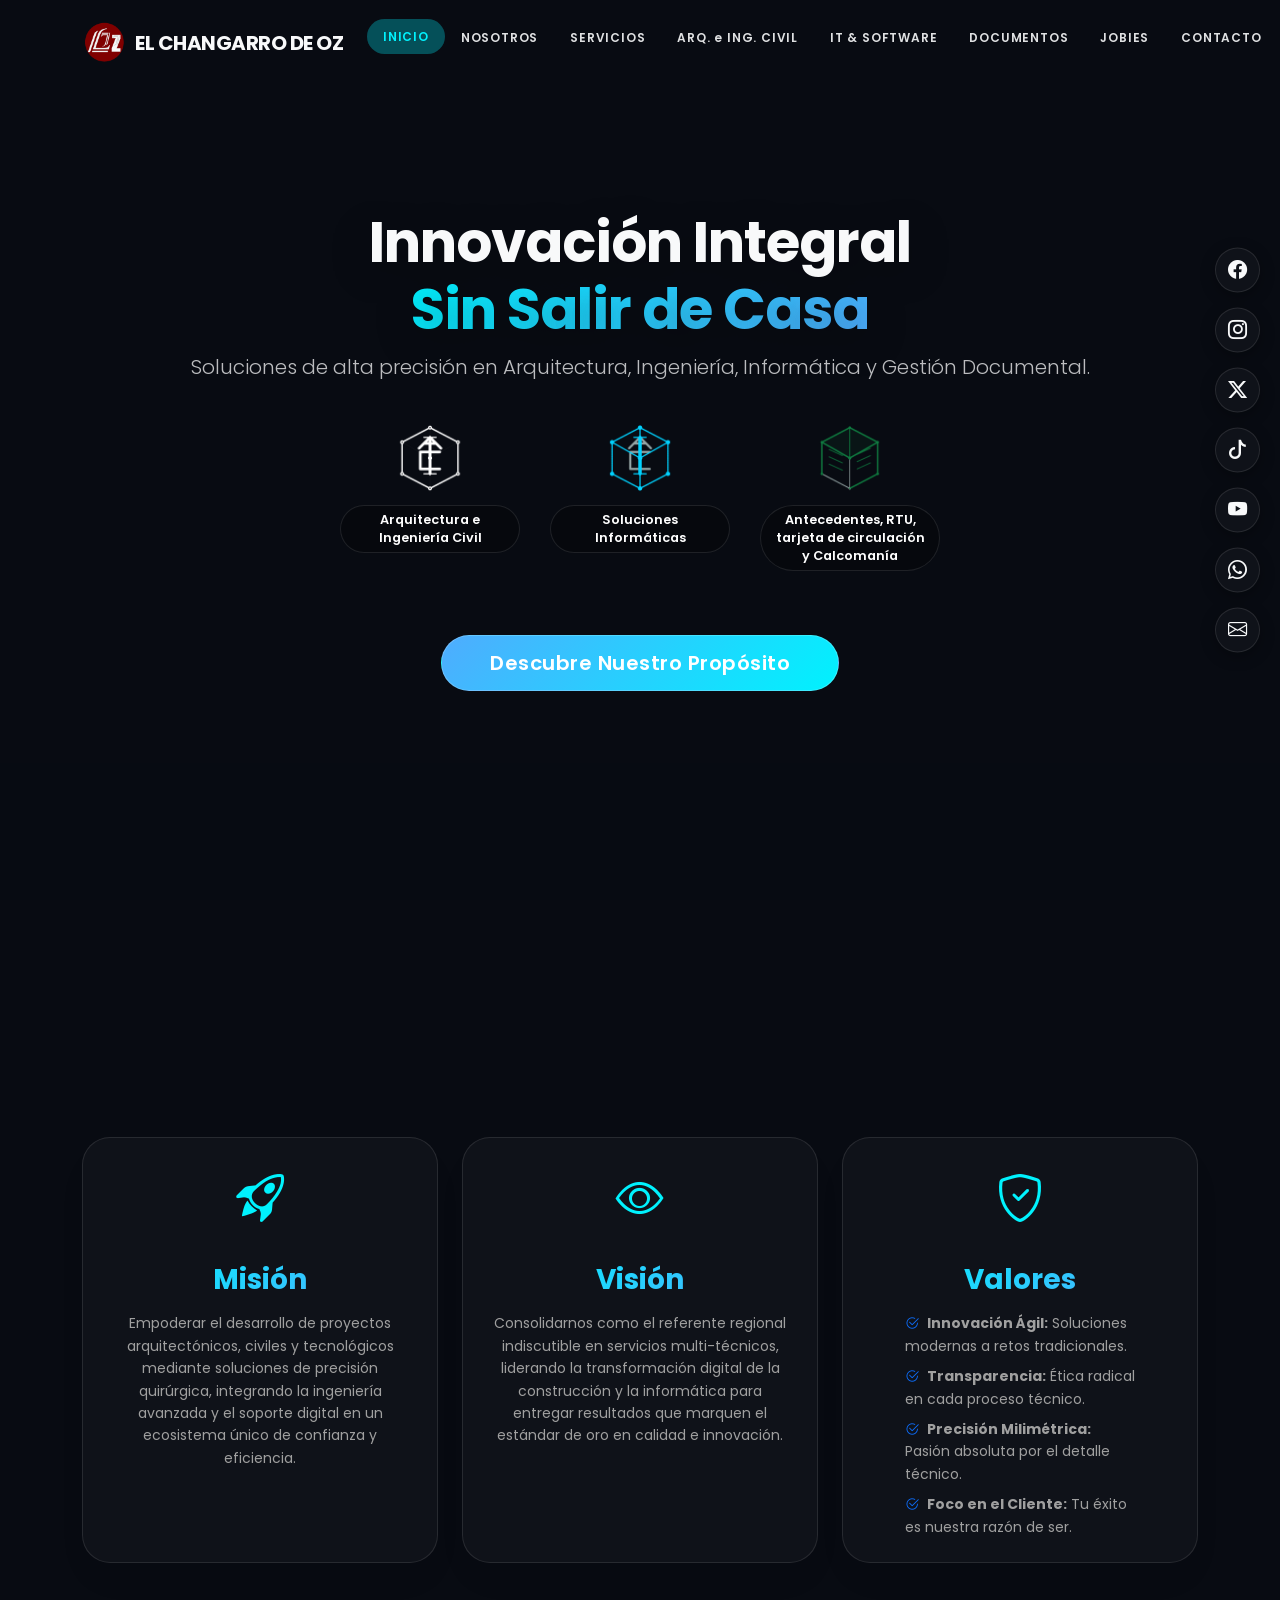
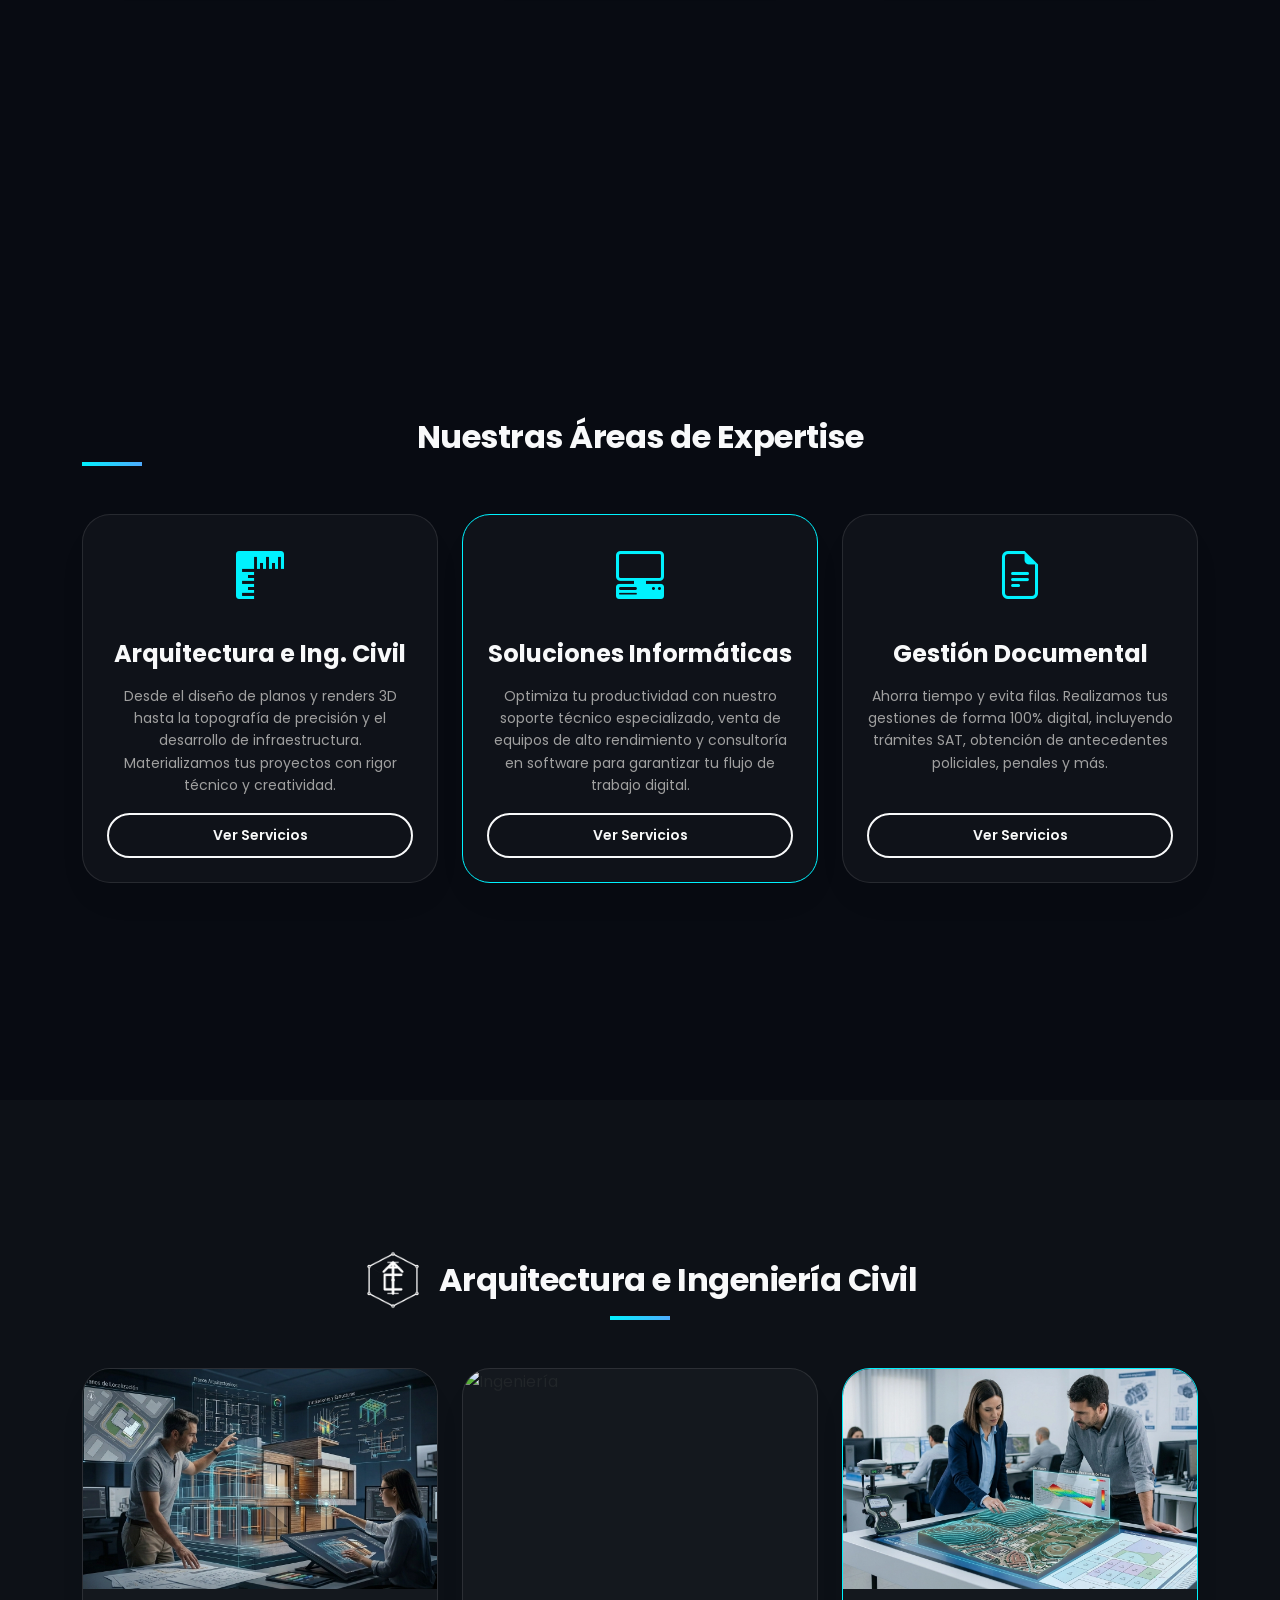
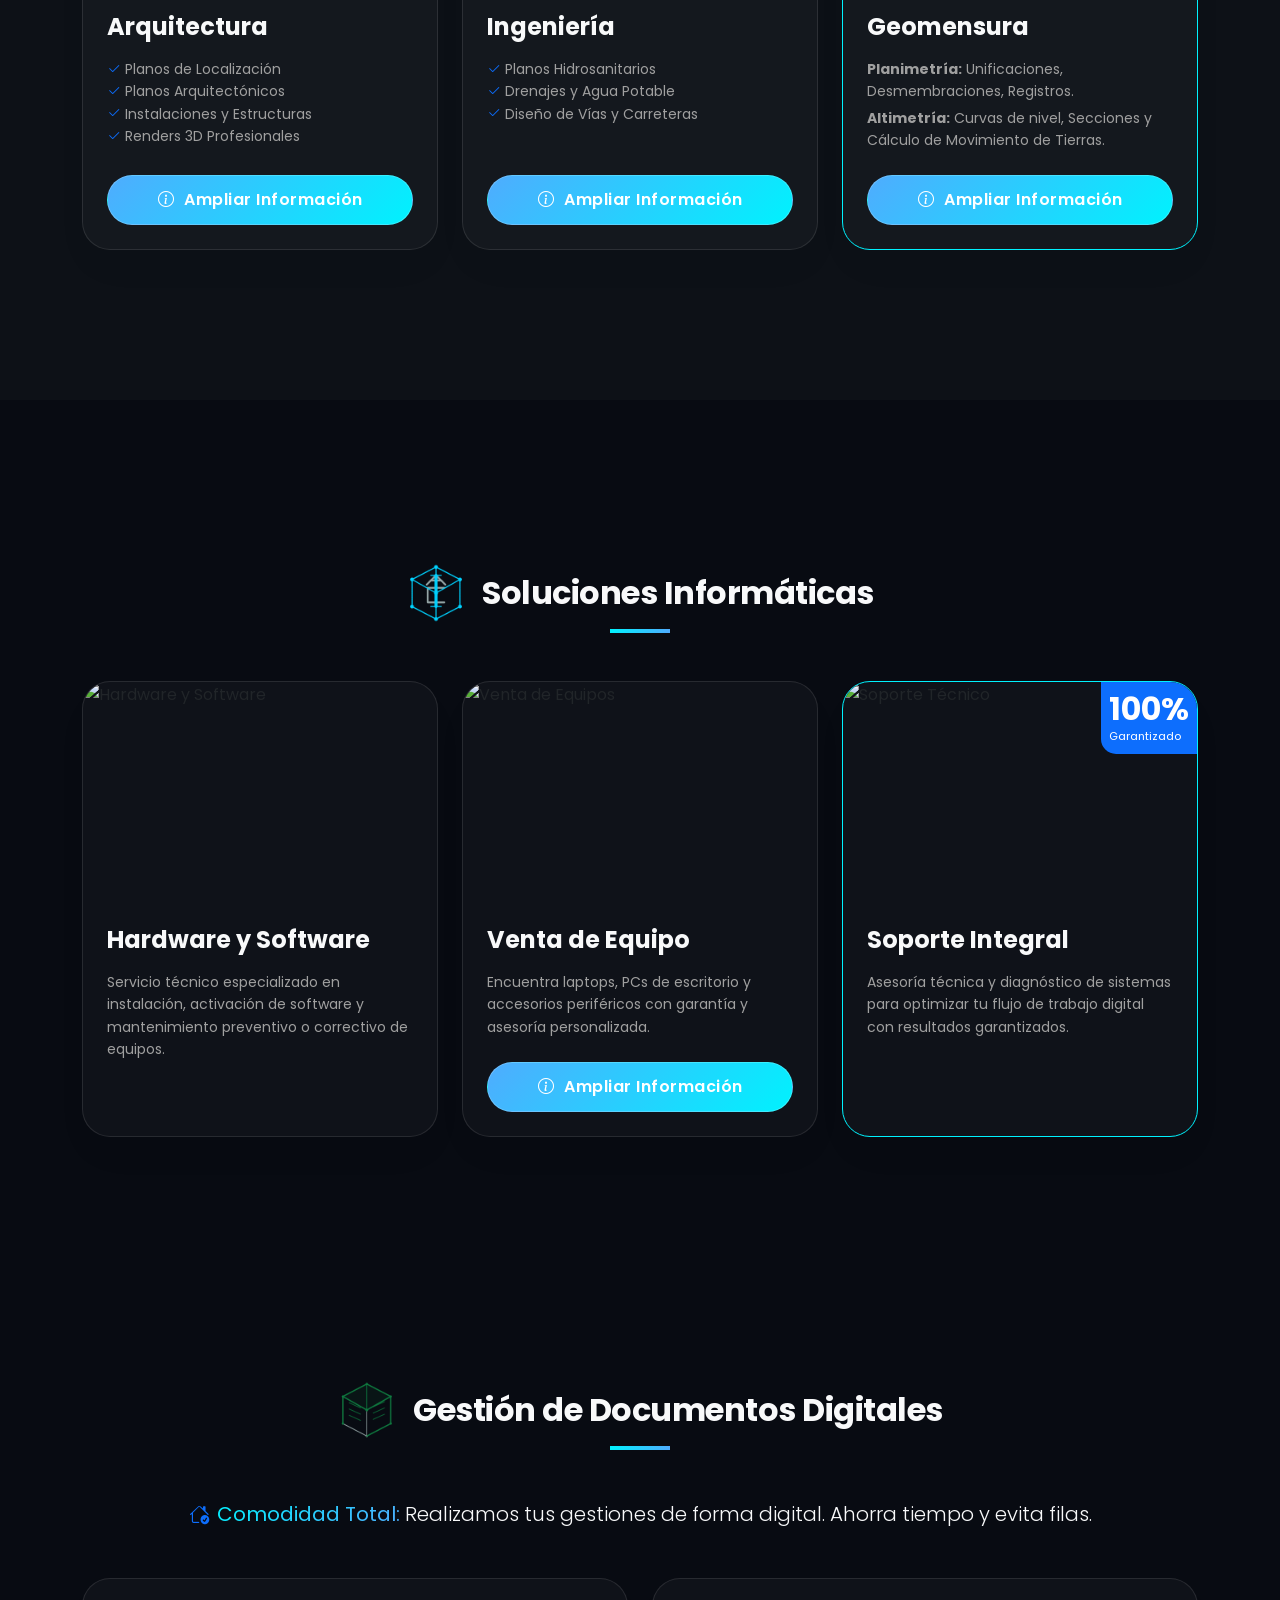
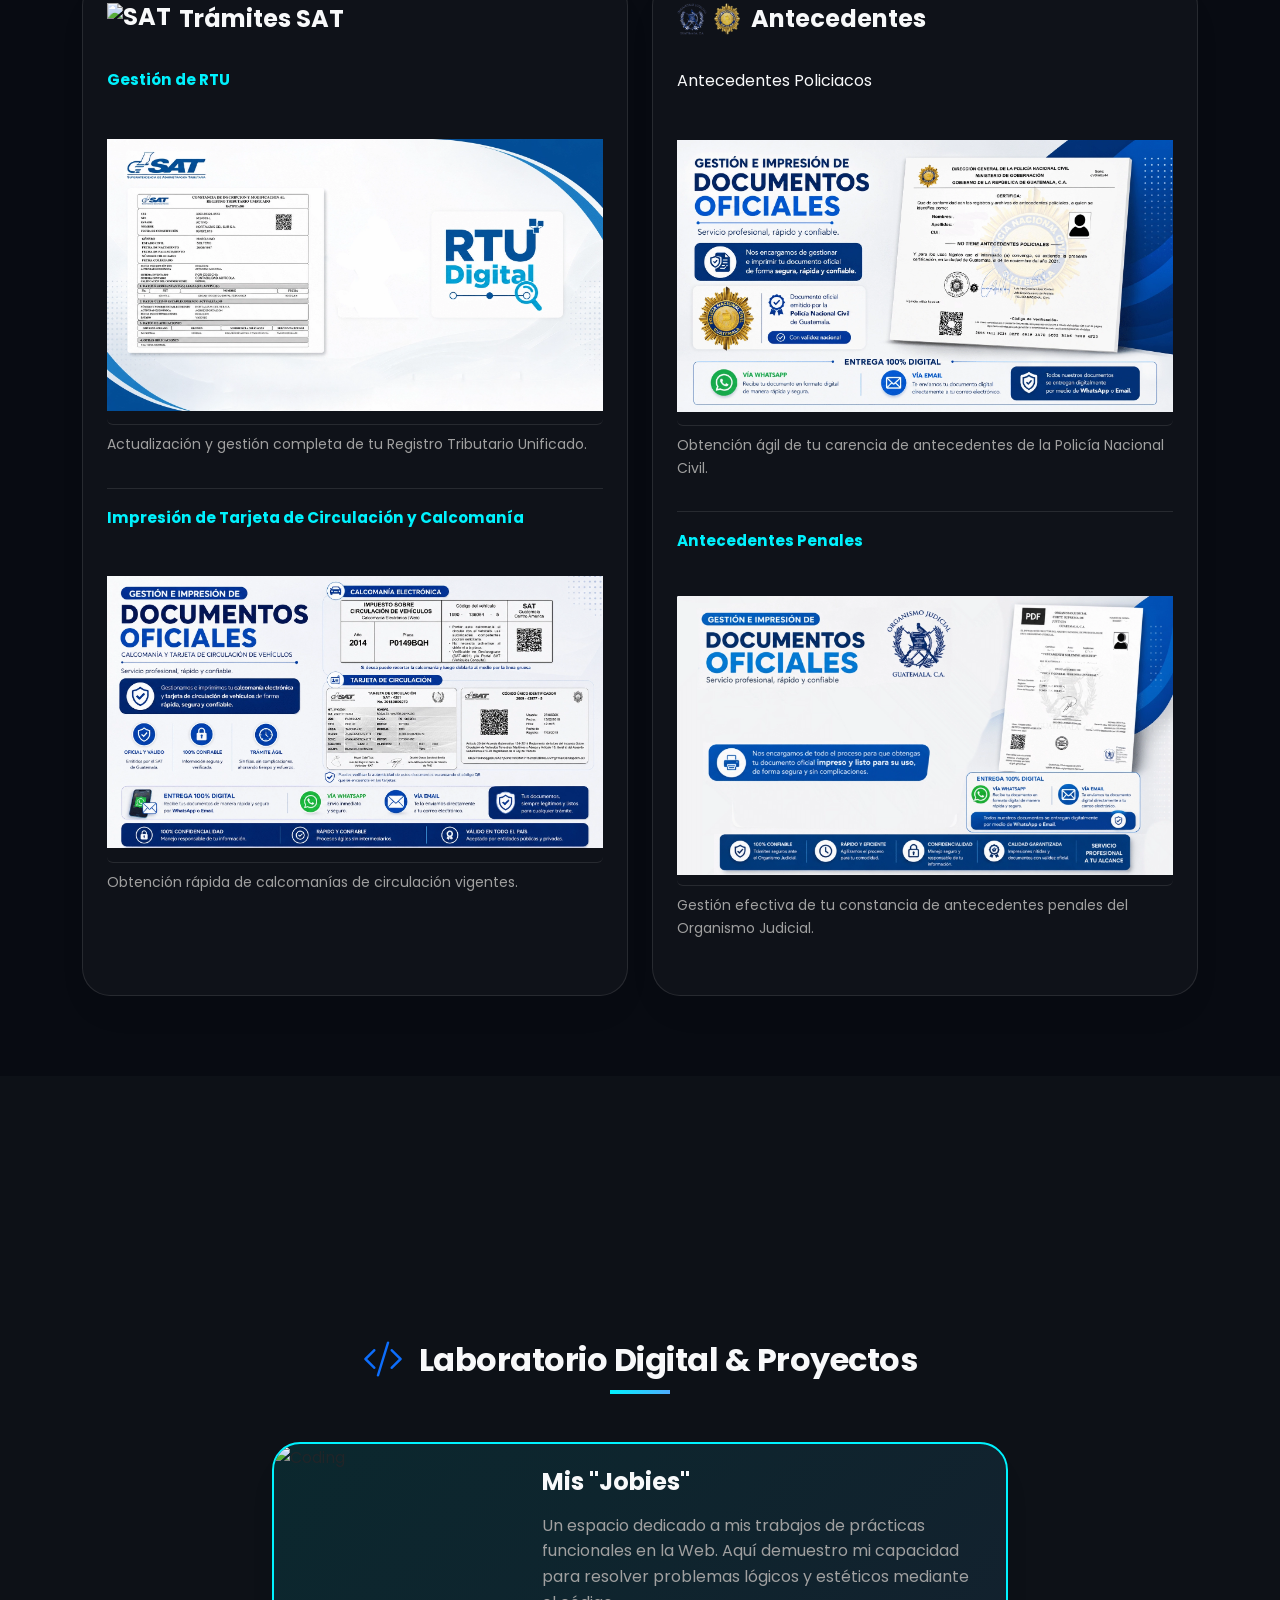
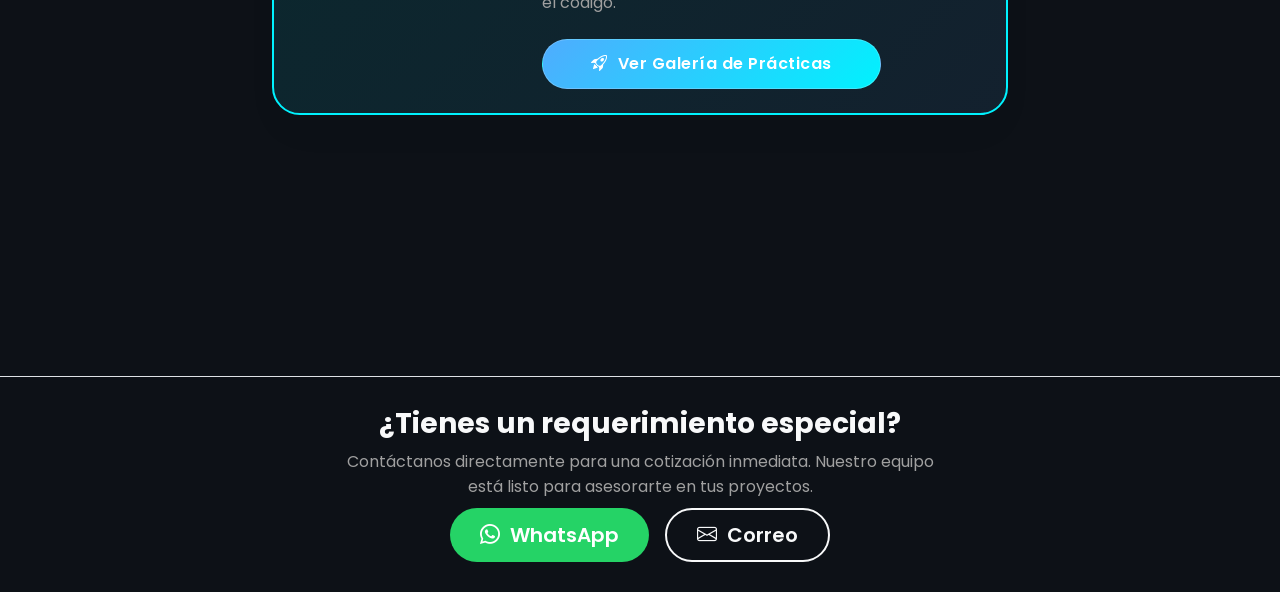
==== commit d07b462c: "third commit" ====
--- a/index.html
+++ b/index.html
@@ -152,7 +152,7 @@
                 <!-- Arquitectura -->
                 <div class="col-lg-4 col-md-6 reveal">
                     <div class="card service-card h-100">
-                        <img src="img/Ingenieria/Arquitectura.png" class="card-img-top" alt="Arquitectura" loading="lazy">
+                        <img src="img/Ingenieria/Arquitectura.webp" class="card-img-top" alt="Arquitectura" loading="lazy">
                         <div class="card-body p-4 d-flex flex-column">
                             <h4 class="fw-bold mb-3">Arquitectura</h4>
                             <ul class="list-unstyled small text-muted mb-4 flex-grow-1">
@@ -170,7 +170,7 @@
                 <!-- Ingeniería -->
                 <div class="col-lg-4 col-md-6 reveal">
                     <div class="card service-card h-100">
-                        <img src="img/Ingenieria/ingenieria.png" class="card-img-top" alt="Ingeniería" loading="lazy">
+                        <img src="img/Ingenieria/ingenieria.webp" class="card-img-top" alt="Ingeniería" loading="lazy">
                         <div class="card-body p-4 d-flex flex-column">
                             <h4 class="fw-bold mb-3">Ingeniería</h4>
                             <ul class="list-unstyled small text-muted mb-4 flex-grow-1">
@@ -187,7 +187,7 @@
                 <!-- Geomensura y Levantamientos -->
                 <div class="col-lg-4 col-md-6 reveal">
                     <div class="card service-card h-100 border-tech">
-                        <img src="img/Ingenieria/Geomensura.png" class="card-img-top" alt="Geomensura y Levantamientos Técnicos" loading="lazy">
+                        <img src="img/Ingenieria/Geomensura.webp" class="card-img-top" alt="Geomensura y Levantamientos Técnicos" loading="lazy">
                         <div class="card-body p-4 d-flex flex-column">
                             <h4 class="fw-bold mb-3">Geomensura</h4>
                             <div class="flex-grow-1">
@@ -238,9 +238,7 @@
                 <!-- Soporte Técnico Especializado -->
                 <div class="col-lg-4 col-md-6 reveal">
                     <div class="card service-card h-100 border-tech">
-                        <div class="position-relative">
-                            <img src="https://images.unsplash.com/photo-1518770660439-4636190af475?q=80&w=1000&auto=format&fit=crop" class="card-img-top" alt="Soporte Técnico" loading="lazy">
-                        </div>
+                        <img src="https://images.unsplash.com/photo-1518770660439-4636190af475?q=80&w=1000&auto=format&fit=crop" class="card-img-top" alt="Soporte Técnico" loading="lazy">
                         <div class="card-body p-4 d-flex flex-column">
                             <h4 class="fw-bold mb-3">Soporte Integral</h4>
                             <p class="small text-muted mb-4 flex-grow-1">Asesoría técnica y diagnóstico de sistemas para optimizar tu flujo de trabajo digital con resultados garantizados.</p>
@@ -285,7 +283,7 @@
                                     </h2>
                                     <div id="doc-sat1" class="accordion-collapse collapse">
                                         <div class="accordion-body px-0">
-                                            <img src="img/GeDocu/RTU.png" class="img-fluid rounded mb-2 img-service-deploy" alt="RTU" loading="lazy">
+                                            <img src="img/GeDocu/rtu.webp" class="img-fluid rounded mb-2 img-service-deploy" alt="RTU" loading="lazy">
                                             <p class="small text-muted">Actualización y gestión completa de tu Registro Tributario Unificado.</p>
                                         </div>
                                     </div>
@@ -298,7 +296,7 @@
                                     </h2>
                                     <div id="doc-sat2" class="accordion-collapse collapse">
                                         <div class="accordion-body px-0">
-                                            <img src="img/GeDocu/tarjeta-circulacion.png" class="img-fluid rounded mb-2 img-service-deploy" alt="Calcomanía" loading="lazy">
+                                            <img src="img/GeDocu/TarjetaCirculacion.webp" class="img-fluid rounded mb-2 img-service-deploy" alt="Calcomanía" loading="lazy">
                                             <p class="small text-muted">Obtención rápida de calcomanías de circulación vigentes.</p>
                                         </div>
                                     </div>
@@ -324,7 +322,7 @@
                                     </h2>
                                     <div id="doc-ant1" class="accordion-collapse collapse">
                                         <div class="accordion-body px-0">
-                                            <img src="img/GeDocu/policial.png" class="img-fluid rounded mb-2 img-service-deploy" alt="Antecedentes Policiacos" loading="lazy">
+                                            <img src="img/GeDocu/policial.webp" class="img-fluid rounded mb-2 img-service-deploy" alt="Antecedentes Policiacos" loading="lazy">
                                             <p class="small text-muted">Obtención ágil de tu carencia de antecedentes de la Policía Nacional Civil.</p>
                                         </div>
                                     </div>
@@ -337,7 +335,7 @@
                                     </h2>
                                     <div id="doc-ant2" class="accordion-collapse collapse">
                                         <div class="accordion-body px-0">
-                                            <img src="img/GeDocu/penal.png" class="img-fluid rounded mb-2 img-service-deploy" alt="Antecedentes Penales" loading="lazy">
+                                            <img src="img/GeDocu/penal.webp" class="img-fluid rounded mb-2 img-service-deploy" alt="Antecedentes Penales" loading="lazy">
                                             <p class="small text-muted">Gestión efectiva de tu constancia de antecedentes penales del Organismo Judicial.</p>
                                         </div>
                                     </div>
@@ -361,8 +359,8 @@
                 <div class="col-lg-8 reveal">
                     <div class="card service-card h-100 highlight-card">
                         <div class="row g-0">
-                            <div class="col-md-4">
-                                <img src="https://images.unsplash.com/photo-1498050108023-c5249f4df085?q=80&w=800&auto=format&fit=crop" class="img-fluid h-100 object-fit-cover" alt="Coding" style="min-height: 200px;">
+                            <div class="col-md-4" style="min-height: 200px;">
+                                <img src="https://images.unsplash.com/photo-1498050108023-c5249f4df085?q=80&w=800&auto=format&fit=crop" class="img-fluid h-100 object-fit-cover" alt="Coding">
                             </div>
                             <div class="col-md-8">
                                 <div class="card-body p-4 d-flex flex-column justify-content-center h-100">
--- a/css/styles.css
+++ b/css/styles.css
@@ -213,8 +213,11 @@
 }
 
 .hero {
-    background: var(--hero-overlay), url('https://images.unsplash.com/photo-1451187580459-43490279c0fa?q=80&w=2000&auto=format&fit=crop') no-repeat center center/cover;
+    background-color: var(--hero-overlay);
+    background-image: url('https://images.unsplash.com/photo-1451187580459-43490279c0fa?q=80&w=2000&auto=format&fit=crop');
     background-attachment: fixed;
+    background-position: center center;
+    background-size: cover;
     min-height: 100vh;
     color: var(--text-main);
     display: flex;
@@ -609,7 +612,16 @@
     font-weight: 600;
     color: var(--text-muted);
     line-height: 1.4;
-    transition: color 0.4s ease;
+    padding: 5px 10px;
+    border-radius: 50px;
+    color: #fff; /* Forzar texto blanco para mejor contraste */
+    transition: all 0.4s ease;
+
+    /* Efecto de vidrio esmerilado para un look más profesional */
+    background-color: rgba(0, 0, 0, 0.25);
+    backdrop-filter: blur(8px);
+    -webkit-backdrop-filter: blur(8px);
+    border: 1px solid var(--glass-border);
 }
 
 .child-logo-link {
@@ -618,4 +630,6 @@
 
 .child-logo-link:hover .child-logo-caption {
     color: var(--primary-color);
+    background-color: rgba(0, 0, 0, 0.4);
+    border-color: var(--primary-color);
 }
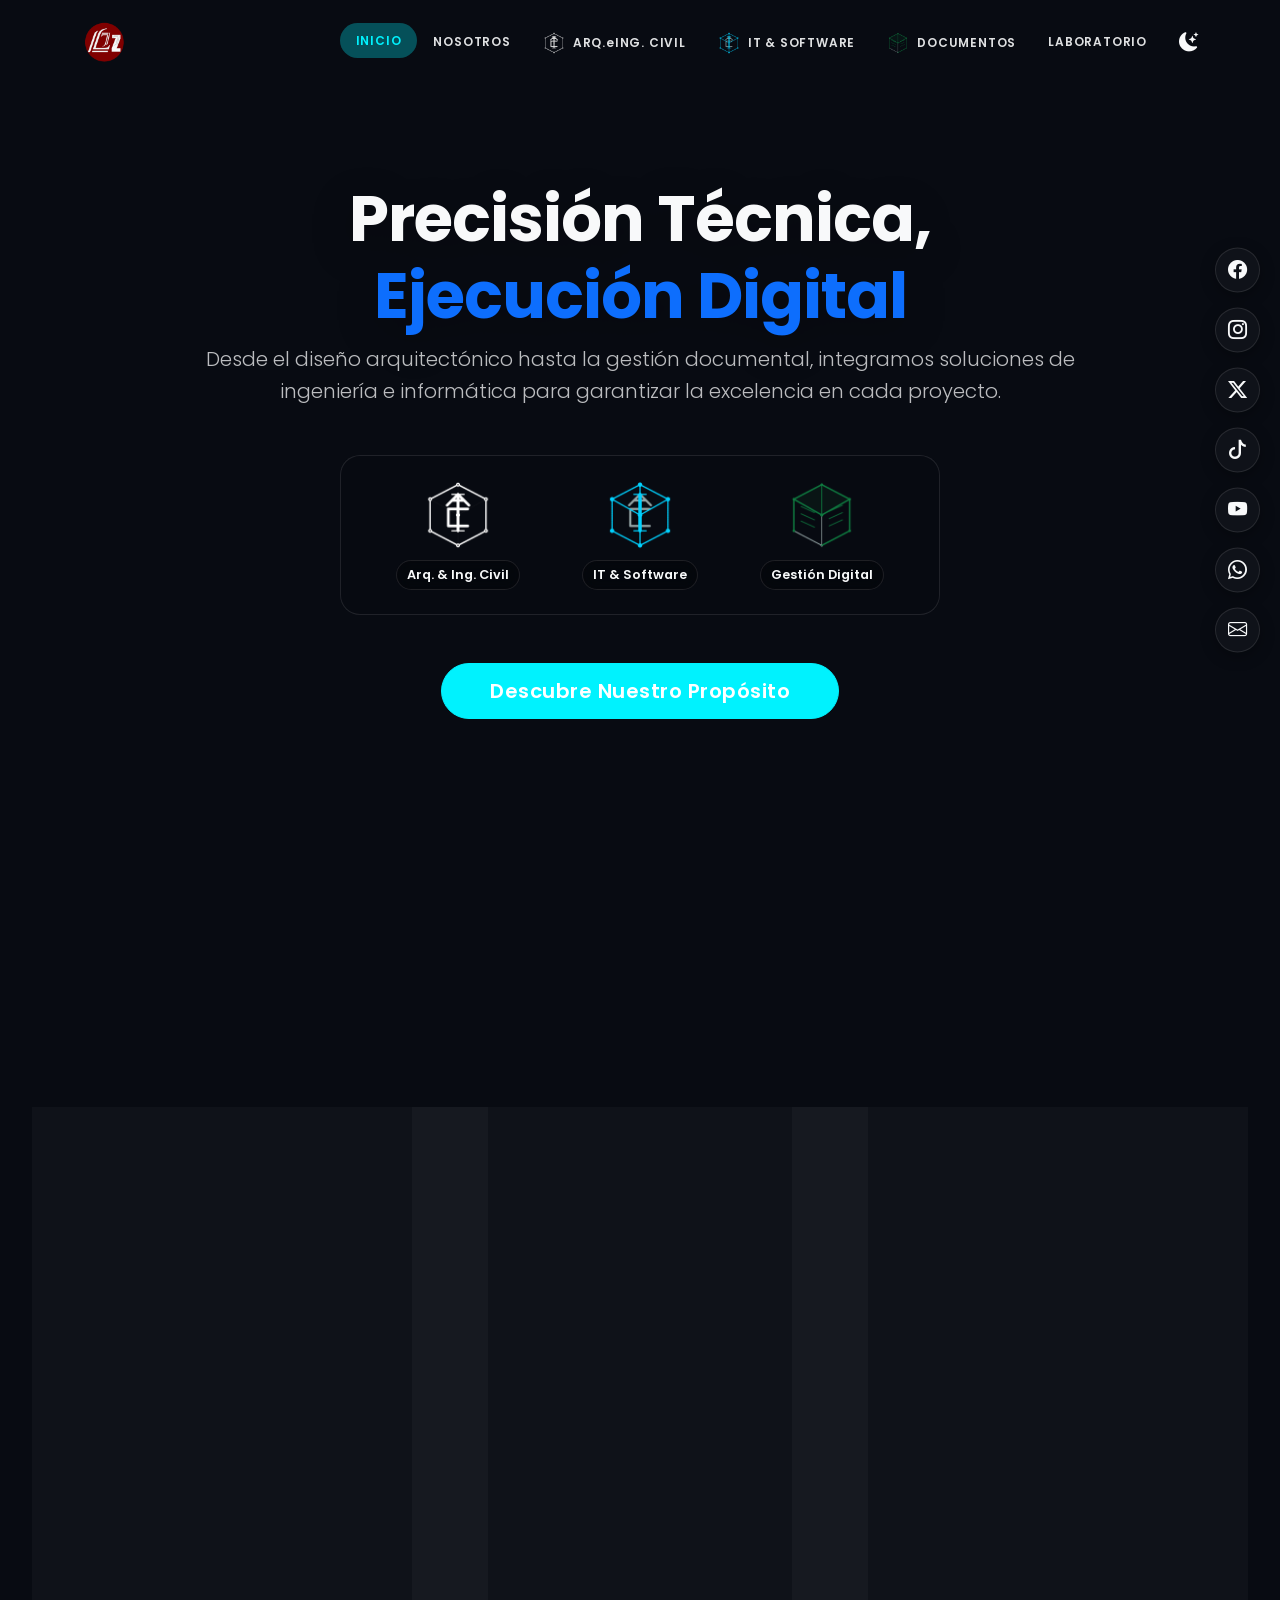
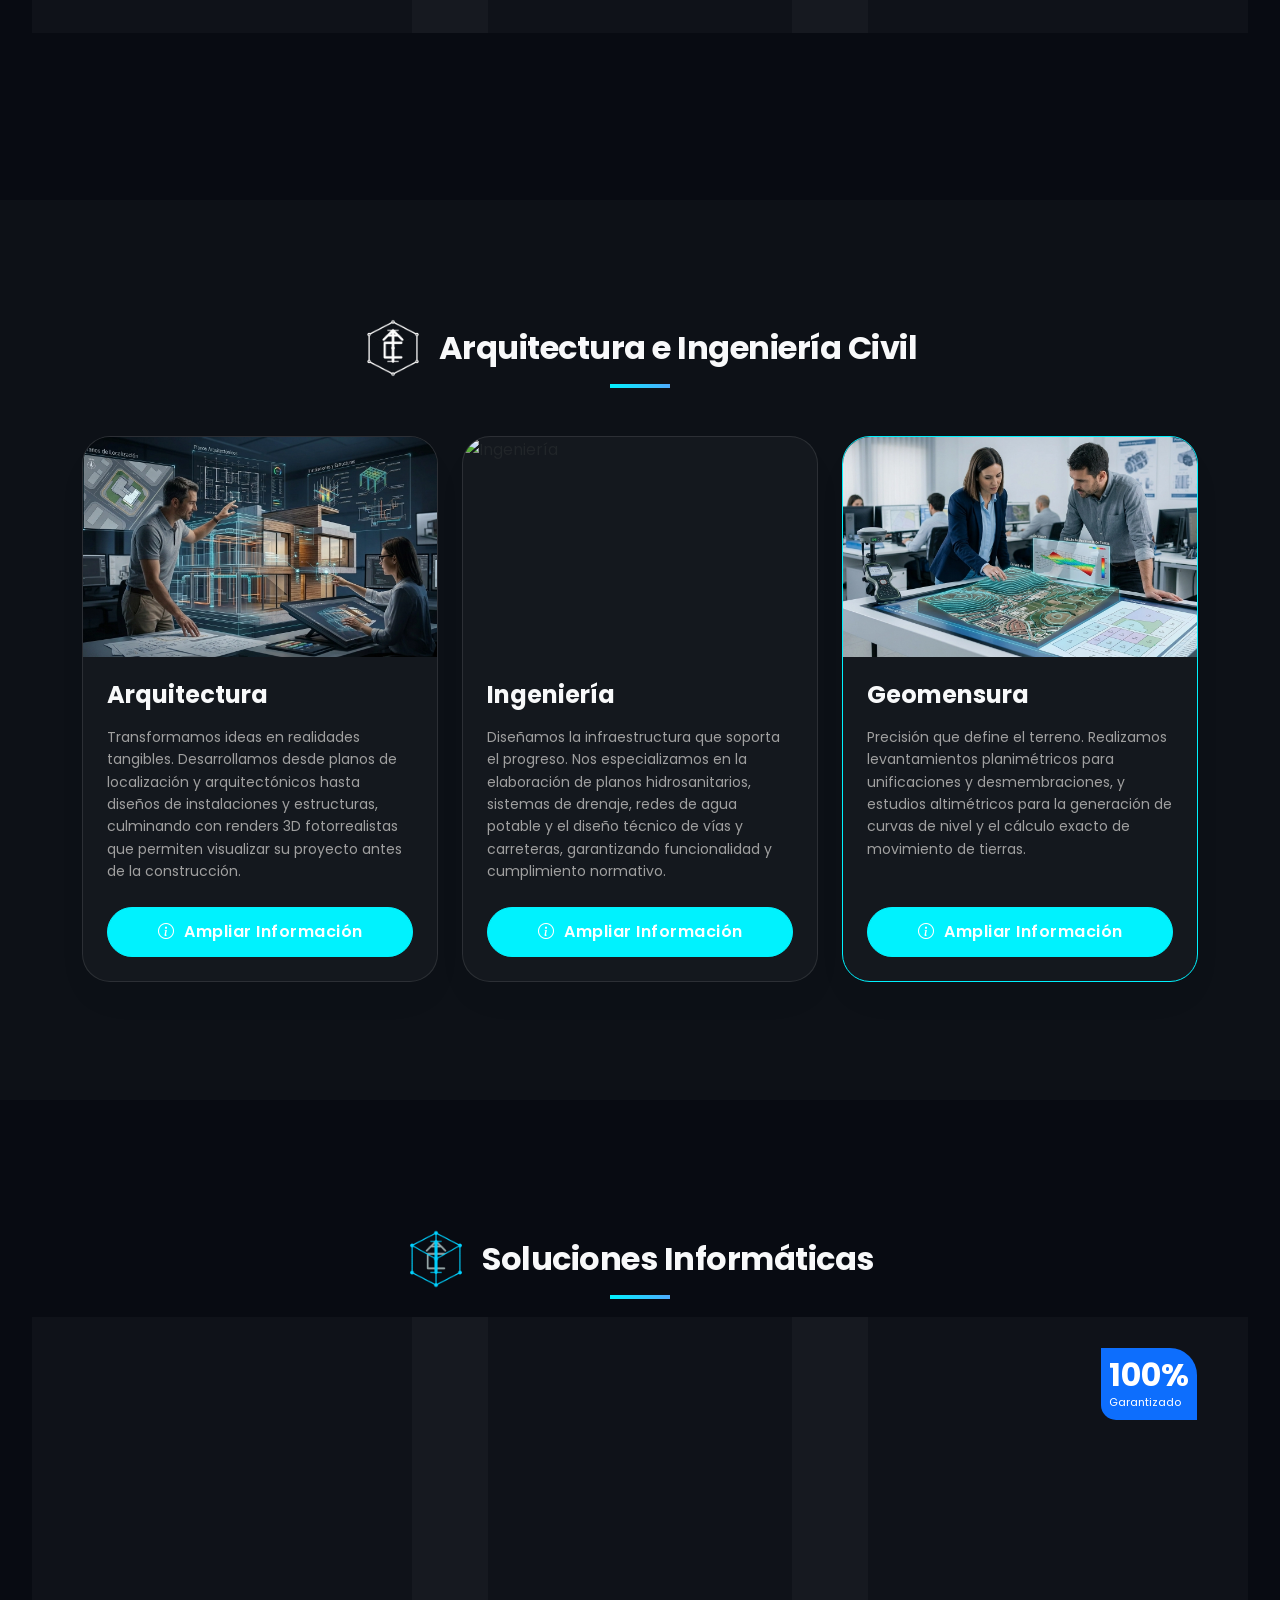
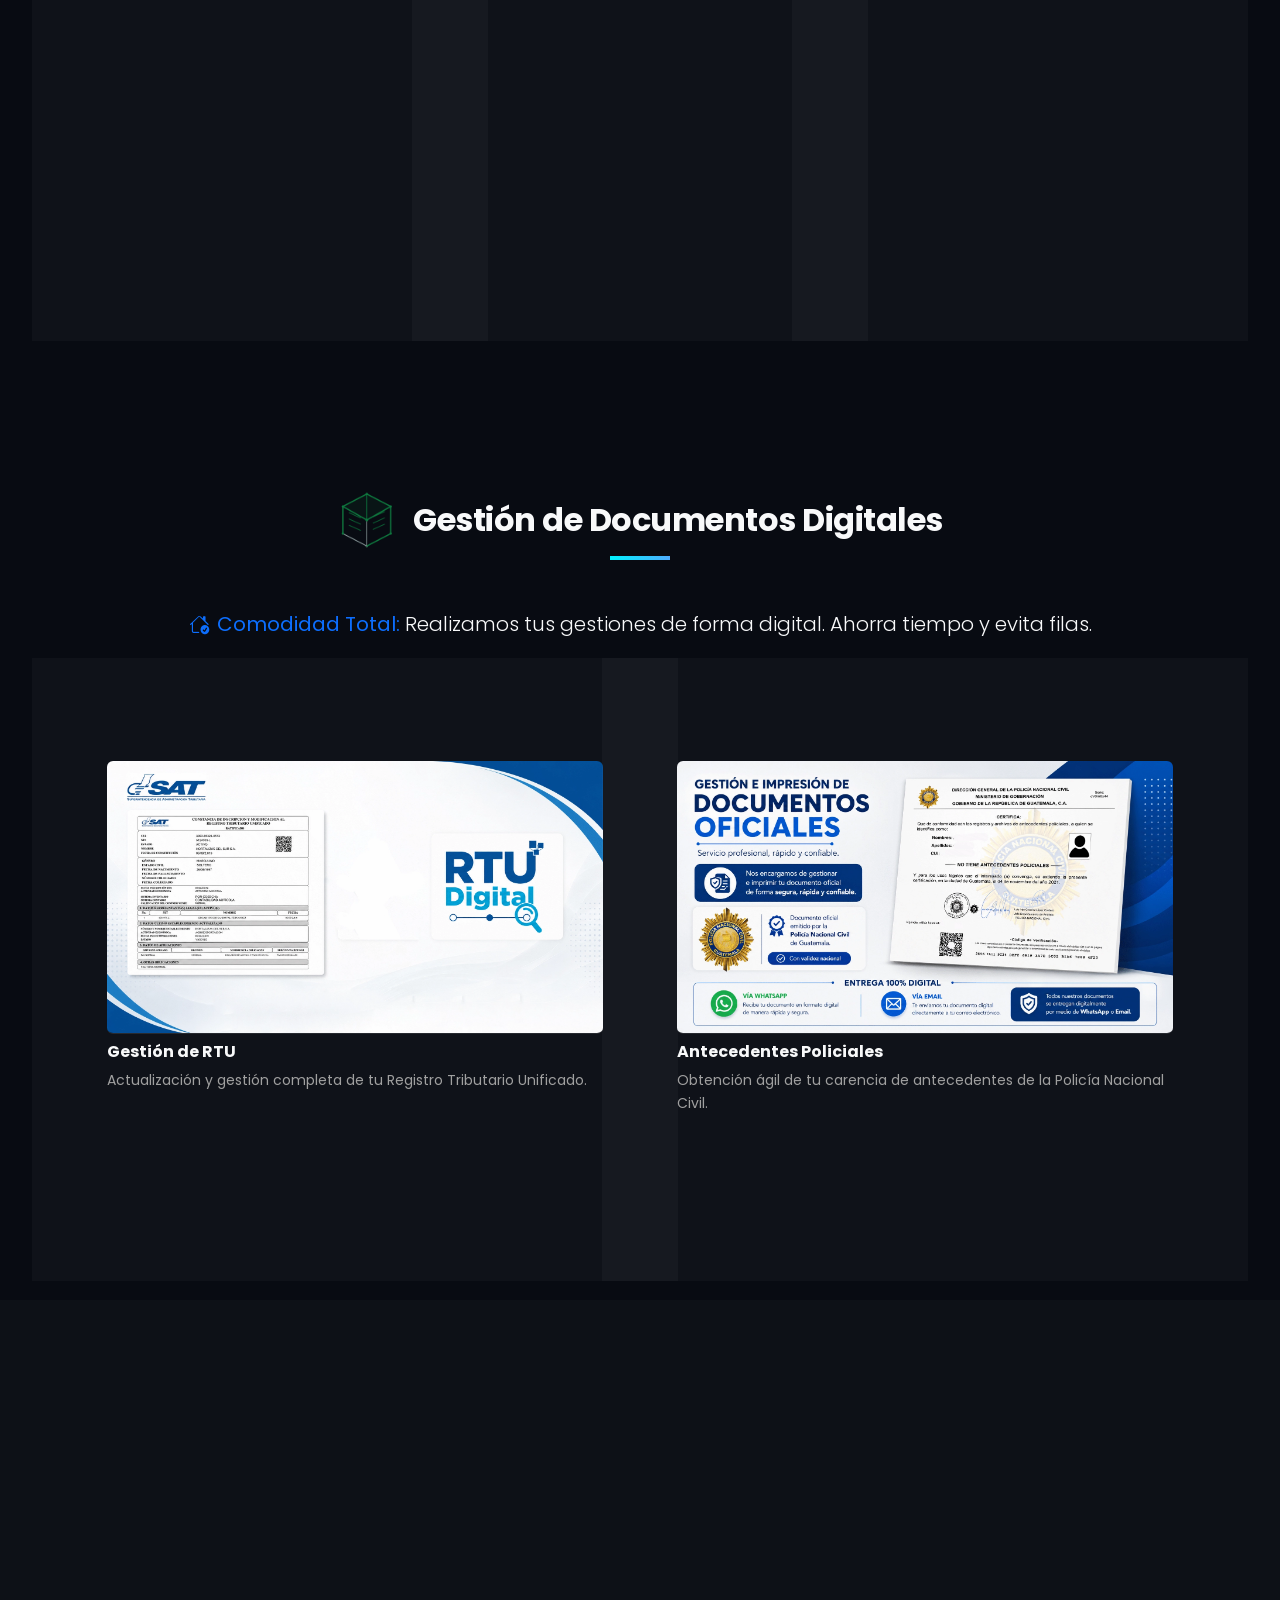
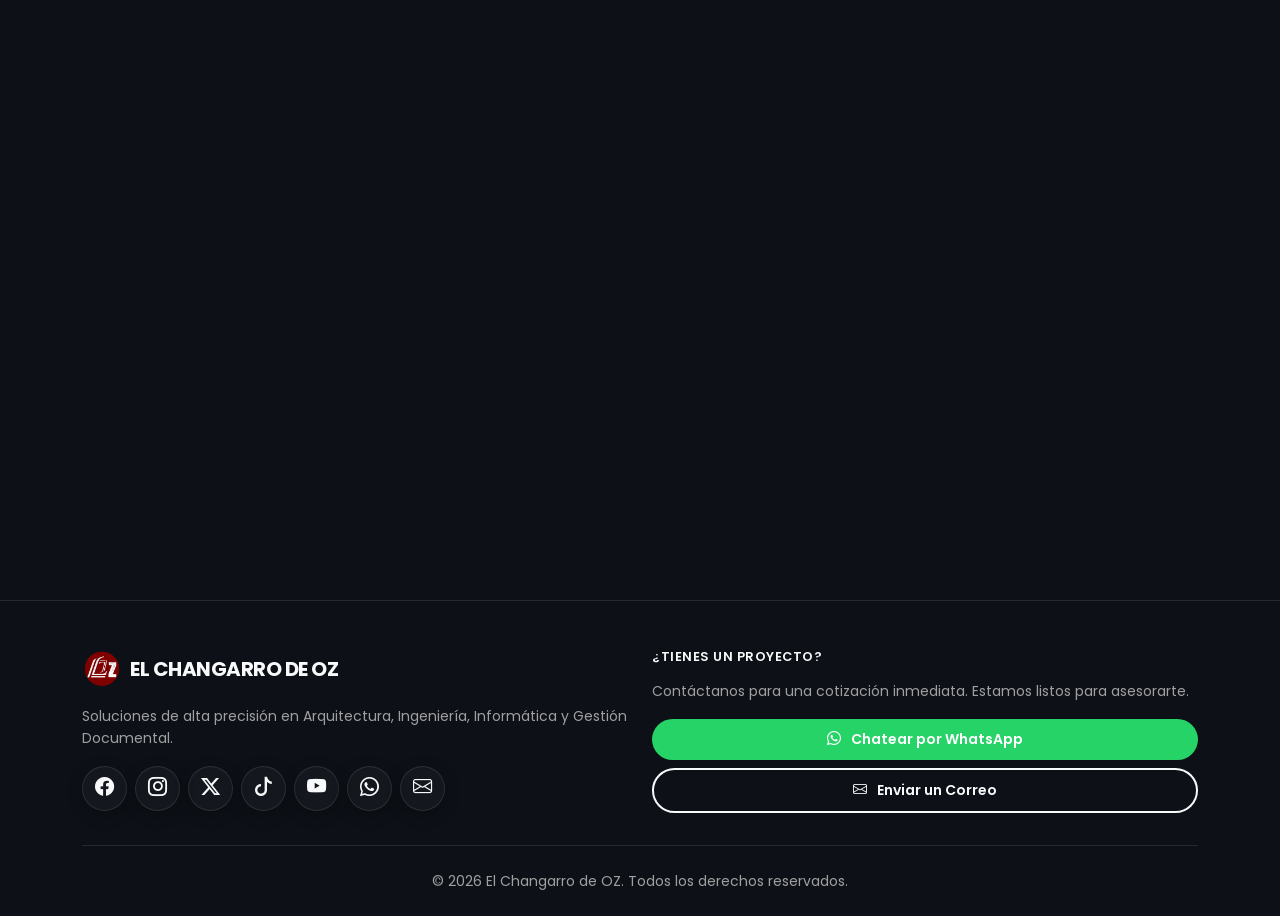
==== commit 2b1cee33: "fourth commit" ====
--- a/index.html
+++ b/index.html
@@ -34,32 +34,35 @@
 
     <main class="mesh-bg">
     <!-- Hero Section -->
-    <header id="inicio" class="hero">
+    <header id="inicio" class="hero force-dark-theme">
+        <div class="hero-background"></div>
         <div class="container">
             <div class="row">
-                <div class="col-lg-10 mx-auto">
-                    <h1 class="display-4 fw-bold reveal delay-1">Innovación Integral <span class="text-gradient">Sin Salir de Casa</span></h1>
-                    <p class="lead mb-4 opacity-75 reveal delay-2">Soluciones de alta precisión en Arquitectura, Ingeniería, Informática y Gestión Documental.</p>
+                <div class="col-lg-10 mx-auto text-center">
+                    <h1 class="display-3 fw-bold reveal delay-1">Precisión Técnica, <br><span class="text-primary">Ejecución Digital</span></h1>
+                    <p class="lead mb-5 opacity-75 reveal delay-2">Desde el diseño arquitectónico hasta la gestión documental, integramos soluciones de ingeniería e informática para garantizar la excelencia en cada proyecto.</p>
                     
                     <div class="child-logos-container reveal delay-3">
-                        <a href="#obra-civil" class="child-logo-link">
-                            <div class="child-logo-wrapper">
-                                <img src="img/Logo_RqIng.png" alt="Arq e Ing" class="child-logo-hero" title="Arquitectura e Ingeniería Civil">
-                                <p class="child-logo-caption">Arquitectura e Ingeniería Civil</p>
-                            </div>
-                        </a>
-                        <a href="#informatica" class="child-logo-link">
-                            <div class="child-logo-wrapper">
-                                <img src="img/Logo_Infor.png" alt="Informática" class="child-logo-hero" title="Soluciones Informáticas">
-                                <p class="child-logo-caption">Soluciones Informáticas</p>
-                            </div>
-                        </a>
-                        <a href="#documentos" class="child-logo-link">
-                            <div class="child-logo-wrapper">
-                                <img src="img/Logo_GestDoc.png" alt="Documentos" class="child-logo-hero" title="Gestión de Documentos Digitales">
-                                <p class="child-logo-caption">Antecedentes, RTU, tarjeta de circulación y Calcomanía</p>
-                            </div>
-                        </a>
+                        <div class="child-logo-grid">
+                            <a href="#obra-civil" class="child-logo-link" data-description="Diseño de planos, renders 3D, topografía y desarrollo de infraestructura.">
+                                <div class="child-logo-wrapper">
+                                    <img src="img/Logo_RqIng.png" alt="Arq e Ing" class="child-logo-hero icon-needs-inversion" title="Arquitectura e Ingeniería Civil">
+                                    <p class="child-logo-caption">Arq. & Ing. Civil</p>
+                                </div>
+                            </a>
+                            <a href="#informatica" class="child-logo-link" data-description="Soporte técnico, venta de equipos y consultoría para optimizar tu flujo de trabajo.">
+                                <div class="child-logo-wrapper">
+                                    <img src="img/Logo_Infor.png" alt="Informática" class="child-logo-hero icon-original-color" title="Soluciones Informáticas">
+                                    <p class="child-logo-caption">IT & Software</p>
+                                </div>
+                            </a>
+                            <a href="#documentos" class="child-logo-link" data-description="Trámites SAT, antecedentes y más, de forma 100% digital y sin filas.">
+                                <div class="child-logo-wrapper">
+                                    <img src="img/Logo_GestDoc.png" alt="Documentos" class="child-logo-hero icon-original-color" title="Gestión de Documentos Digitales">
+                                    <p class="child-logo-caption">Gestión Digital</p>
+                                </div>
+                            </a>
+                        </div>
                     </div>
 
                     <div class="reveal delay-3 mt-5"><a href="#nosotros" class="btn btn-tech btn-lg px-5 text-white">Descubre Nuestro Propósito</a></div>
@@ -74,22 +77,22 @@
             <div class="row g-4 text-center">
                 <div class="col-md-4 reveal">
                     <div class="card service-card p-4 h-100">
-                        <div class="icon-box mx-auto"><i class="bi bi-rocket-takeoff"></i></div>
-                        <h3 class="fw-bold mb-3 text-gradient">Misión</h3>
+                        <div class="icon-box mx-auto text-primary"><i class="bi bi-rocket-takeoff"></i></div>
+                        <h3 class="fw-bold mb-3 text-primary">Misión</h3>
                         <p class="text-muted small">Empoderar el desarrollo de proyectos arquitectónicos, civiles y tecnológicos mediante soluciones de precisión quirúrgica, integrando la ingeniería avanzada y el soporte digital en un ecosistema único de confianza y eficiencia.</p>
                     </div>
                 </div>
                 <div class="col-md-4 reveal">
                     <div class="card service-card p-4 h-100">
-                        <div class="icon-box mx-auto"><i class="bi bi-eye"></i></div>
-                        <h3 class="fw-bold mb-3 text-gradient">Visión</h3>
+                        <div class="icon-box mx-auto text-primary"><i class="bi bi-eye"></i></div>
+                        <h3 class="fw-bold mb-3 text-primary">Visión</h3>
                         <p class="text-muted small">Consolidarnos como el referente regional indiscutible en servicios multi-técnicos, liderando la transformación digital de la construcción y la informática para entregar resultados que marquen el estándar de oro en calidad e innovación.</p>
                     </div>
                 </div>
                 <div class="col-md-4 reveal">
                     <div class="card service-card p-4 h-100">
-                        <div class="icon-box mx-auto"><i class="bi bi-shield-check"></i></div>
-                        <h3 class="fw-bold mb-3 text-gradient">Valores</h3>
+                        <div class="icon-box mx-auto text-primary"><i class="bi bi-shield-check"></i></div>
+                        <h3 class="fw-bold mb-3 text-primary">Valores</h3>
                         <div class="text-start mx-auto" style="max-width: 230px;">
                             <ul class="list-unstyled text-muted small mb-0">
                                 <li class="mb-2"><i class="bi bi-check2-circle text-primary me-2"></i><strong>Innovación Ágil:</strong> Soluciones modernas a retos tradicionales.</li>
@@ -104,48 +107,11 @@
         </div>
     </section>
 
-    <!-- Categorías de Servicio -->
-    <section id="categorias" class="section-padding">
-        <div class="container">
-            <div class="row text-center">
-                <div class="col-12">
-                    <h2 class="category-title mx-auto mb-5 reveal">Nuestras Áreas de Expertise</h2>
-                </div>
-            </div>
-            <div class="row g-4">
-                <div class="col-lg-4 col-md-6 reveal">
-                    <div class="card service-card p-4 h-100 text-center">
-                        <div class="icon-box mx-auto"><i class="bi bi-rulers"></i></div>
-                        <h4 class="fw-bold mb-3">Arquitectura e Ing. Civil</h4>
-                        <p class="text-muted small">Desde el diseño de planos y renders 3D hasta la topografía de precisión y el desarrollo de infraestructura. Materializamos tus proyectos con rigor técnico y creatividad.</p>
-                        <a href="#obra-civil" class="btn btn-sm btn-tech-outline mt-auto">Ver Servicios</a>
-                    </div>
-                </div>
-                <div class="col-lg-4 col-md-6 reveal">
-                    <div class="card service-card p-4 h-100 text-center border-tech">
-                        <div class="icon-box mx-auto"><i class="bi bi-pc-display-horizontal"></i></div>
-                        <h4 class="fw-bold mb-3">Soluciones Informáticas</h4>
-                        <p class="text-muted small">Optimiza tu productividad con nuestro soporte técnico especializado, venta de equipos de alto rendimiento y consultoría en software para garantizar tu flujo de trabajo digital.</p>
-                        <a href="#informatica" class="btn btn-sm btn-tech-outline mt-auto">Ver Servicios</a>
-                    </div>
-                </div>
-                <div class="col-lg-4 col-md-6 reveal">
-                    <div class="card service-card p-4 h-100 text-center">
-                        <div class="icon-box mx-auto"><i class="bi bi-file-earmark-text"></i></div>
-                        <h4 class="fw-bold mb-3">Gestión Documental</h4>
-                        <p class="text-muted small">Ahorra tiempo y evita filas. Realizamos tus gestiones de forma 100% digital, incluyendo trámites SAT, obtención de antecedentes policiales, penales y más.</p>
-                        <a href="#documentos" class="btn btn-sm btn-tech-outline mt-auto">Ver Servicios</a>
-                    </div>
-                </div>
-            </div>
-        </div>
-    </section>
-
     <!-- Obra Civil (Sección abreviada para el ejemplo) -->
     <section id="obra-civil" class="section-padding bg-light">
         <div class="container">
             <h2 class="category-title text-center mx-auto mb-5 reveal d-flex align-items-center justify-content-center gap-3 flex-wrap">
-                <img src="img/Logo_RqIng.png" alt="Logo Arquitectura e Ingeniería Civil" height="60" class="flex-shrink-0">
+                <img src="img/Logo_RqIng.png" alt="Logo Arquitectura e Ingeniería Civil" height="60" class="flex-shrink-0 icon-needs-inversion">
                 <span>Arquitectura e Ingeniería Civil</span>
             </h2>
             <div class="row g-4">
@@ -155,12 +121,8 @@
                         <img src="img/Ingenieria/Arquitectura.webp" class="card-img-top" alt="Arquitectura" loading="lazy">
                         <div class="card-body p-4 d-flex flex-column">
                             <h4 class="fw-bold mb-3">Arquitectura</h4>
-                            <ul class="list-unstyled small text-muted mb-4 flex-grow-1">
-                                <li><i class="bi bi-check2 text-primary"></i> Planos de Localización</li>
-                                <li><i class="bi bi-check2 text-primary"></i> Planos Arquitectónicos</li>
-                                <li><i class="bi bi-check2 text-primary"></i> Instalaciones y Estructuras</li>
-                                <li><i class="bi bi-check2 text-primary"></i> Renders 3D Profesionales</li>
-                            </ul>
+                            <p class="small text-muted mb-4 flex-grow-1">Transformamos ideas en realidades tangibles. Desarrollamos desde planos de localización y arquitectónicos hasta diseños de instalaciones y estructuras, culminando con renders 3D fotorrealistas que permiten visualizar su proyecto antes de la construcción.</p>
+
                             <button class="btn btn-tech text-white w-100" data-bs-toggle="modal" data-bs-target="#modalArq" data-content-path="html/page_arquitectura.html">
                                 <i class="bi bi-info-circle"></i> Ampliar Información
                             </button>
@@ -173,11 +135,7 @@
                         <img src="img/Ingenieria/ingenieria.webp" class="card-img-top" alt="Ingeniería" loading="lazy">
                         <div class="card-body p-4 d-flex flex-column">
                             <h4 class="fw-bold mb-3">Ingeniería</h4>
-                            <ul class="list-unstyled small text-muted mb-4 flex-grow-1">
-                                <li><i class="bi bi-check2 text-primary"></i> Planos Hidrosanitarios</li>
-                                <li><i class="bi bi-check2 text-primary"></i> Drenajes y Agua Potable</li>
-                                <li><i class="bi bi-check2 text-primary"></i> Diseño de Vías y Carreteras</li>
-                            </ul>
+                            <p class="small text-muted mb-4 flex-grow-1">Diseñamos la infraestructura que soporta el progreso. Nos especializamos en la elaboración de planos hidrosanitarios, sistemas de drenaje, redes de agua potable y el diseño técnico de vías y carreteras, garantizando funcionalidad y cumplimiento normativo.</p>
                             <button class="btn btn-tech text-white w-100" data-bs-toggle="modal" data-bs-target="#modalIng" data-content-path="html/page_IngCivil.html">
                                 <i class="bi bi-info-circle"></i> Ampliar Información
                             </button>
@@ -190,10 +148,7 @@
                         <img src="img/Ingenieria/Geomensura.webp" class="card-img-top" alt="Geomensura y Levantamientos Técnicos" loading="lazy">
                         <div class="card-body p-4 d-flex flex-column">
                             <h4 class="fw-bold mb-3">Geomensura</h4>
-                            <div class="flex-grow-1">
-                                <p class="small text-muted mb-1"><strong>Planimetría:</strong> Unificaciones, Desmembraciones, Registros.</p>
-                                <p class="small text-muted mb-4"><strong>Altimetría:</strong> Curvas de nivel, Secciones y Cálculo de Movimiento de Tierras.</p>
-                            </div>
+                            <p class="small text-muted mb-4 flex-grow-1">Precisión que define el terreno. Realizamos levantamientos planimétricos para unificaciones y desmembraciones, y estudios altimétricos para la generación de curvas de nivel y el cálculo exacto de movimiento de tierras.</p>
                             <button class="btn btn-tech text-white w-100" data-bs-toggle="modal" data-bs-target="#modalGeo" data-content-path="html/page_geomensura.html">
                                 <i class="bi bi-info-circle"></i> Ampliar Información
                             </button>
@@ -208,17 +163,17 @@
     <section id="informatica" class="section-padding">
         <div class="container">
             <h2 class="category-title text-center mx-auto mb-5 reveal d-flex align-items-center justify-content-center gap-3 flex-wrap">
-                <img src="img/Logo_Infor.png" alt="Logo Soluciones Informáticas" height="60" class="flex-shrink-0">
+                <img src="img/Logo_Infor.png" alt="Logo Soluciones Informáticas" height="60" class="flex-shrink-0 icon-original-color">
                 <span>Soluciones Informáticas</span>
             </h2>
             <div class="row g-4">
-                <!-- Hardware y Software -->
+                <!-- Hardware y Software --> 
                 <div class="col-lg-4 col-md-6 reveal">
                     <div class="card service-card h-100">
                         <img src="https://images.unsplash.com/photo-1597733336794-12d05021d510?q=80&w=1000&auto=format&fit=crop" class="card-img-top" alt="Hardware y Software" loading="lazy">
                         <div class="card-body p-4 d-flex flex-column">
                             <h4 class="fw-bold mb-3">Hardware y Software</h4>
-                            <p class="small text-muted mb-4 flex-grow-1">Servicio técnico especializado en instalación, activación de software y mantenimiento preventivo o correctivo de equipos.</p>
+                            <p class="small text-muted mb-4 flex-grow-1">Optimizamos su ecosistema digital con la instalación y licenciamiento de software, junto con un servicio técnico de mantenimiento preventivo y correctivo que asegura la máxima operatividad de sus equipos.</p>
                         </div>
                     </div>
                 </div>
@@ -228,7 +183,7 @@
                         <img src="https://images.unsplash.com/photo-1550745165-9bc0b252726f?q=80&w=1000&auto=format&fit=crop" class="card-img-top" alt="Venta de Equipos" loading="lazy">
                         <div class="card-body p-4 d-flex flex-column">
                             <h4 class="fw-bold mb-3">Venta de Equipo</h4>
-                            <p class="small text-muted mb-4 flex-grow-1">Encuentra laptops, PCs de escritorio y accesorios periféricos con garantía y asesoría personalizada.</p>
+                            <p class="small text-muted mb-4 flex-grow-1">Ofrecemos una selección curada de laptops, PCs de escritorio y periféricos de alto rendimiento. Cada compra incluye garantía y una asesoría personalizada para asegurar que adquiera la tecnología ideal para sus necesidades.</p>
                             <button class="btn btn-tech text-white w-100" data-bs-toggle="modal" data-bs-target="#modalInfo" data-content-path="html/page_Informatica.html">
                                 <i class="bi bi-info-circle"></i> Ampliar Información
                             </button>
@@ -241,7 +196,7 @@
                         <img src="https://images.unsplash.com/photo-1518770660439-4636190af475?q=80&w=1000&auto=format&fit=crop" class="card-img-top" alt="Soporte Técnico" loading="lazy">
                         <div class="card-body p-4 d-flex flex-column">
                             <h4 class="fw-bold mb-3">Soporte Integral</h4>
-                            <p class="small text-muted mb-4 flex-grow-1">Asesoría técnica y diagnóstico de sistemas para optimizar tu flujo de trabajo digital con resultados garantizados.</p>
+                            <p class="small text-muted mb-4 flex-grow-1">Brindamos un servicio de consultoría y diagnóstico de sistemas para identificar cuellos de botella y optimizar su flujo de trabajo digital, garantizando un incremento medible en la productividad y eficiencia.</p>
                             <div class="bg-primary p-2 rounded-3 text-white text-center mb-3 d-md-none">
                                 <small class="fw-bold">100% Garantizado</small>
                             </div>
@@ -260,93 +215,49 @@
     <section id="documentos" class="section-padding">
         <div class="container">
             <h2 class="category-title text-center mx-auto mb-5 reveal d-flex align-items-center justify-content-center gap-3 flex-wrap">
-                <img src="img/Logo_GestDoc.png" alt="Logo Gestión de Documentos Digitales" height="60" class="flex-shrink-0">
+                <img src="img/Logo_GestDoc.png" alt="Logo Gestión de Documentos Digitales" height="60" class="flex-shrink-0 icon-original-color">
                 <span>Gestión de Documentos Digitales</span>
             </h2>
             <div class="reveal delay-1 mb-5 text-center">
-                <p class="lead"><i class="bi bi-house-check text-primary me-2"></i><strong class="text-gradient">Comodidad Total:</strong> Realizamos tus gestiones de forma digital. Ahorra tiempo y evita filas.</p>
+                <p class="lead"><i class="bi bi-house-check text-primary me-2"></i><strong class="text-primary">Comodidad Total:</strong> Realizamos tus gestiones de forma digital. Ahorra tiempo y evita filas.</p>
             </div>
             <div class="row g-4">
                 <div class="col-md-6 reveal">
                     <div class="card service-card h-100">
-                        <div class="card-body p-4">
-                            <h4 class="mb-3 d-flex align-items-center">
-                                <img src="img/GeDocu/logo-sat.png" alt="SAT" class="doc-header-icon me-2">
-                                Trámites SAT
-                            </h4>
-                            <div class="accordion accordion-flush" id="accordionSAT">
-                                <div class="accordion-item bg-transparent">
-                                    <h2 class="accordion-header">
-                                        <button class="accordion-button collapsed px-0 bg-transparent" type="button" data-bs-toggle="collapse" data-bs-target="#doc-sat1">
-                                            Gestión de RTU
-                                        </button>
-                                    </h2>
-                                    <div id="doc-sat1" class="accordion-collapse collapse">
-                                        <div class="accordion-body px-0">
-                                            <img src="img/GeDocu/rtu.webp" class="img-fluid rounded mb-2 img-service-deploy" alt="RTU" loading="lazy">
-                                            <p class="small text-muted">Actualización y gestión completa de tu Registro Tributario Unificado.</p>
-                                        </div>
-                                    </div>
-                                </div>
-                                <div class="accordion-item bg-transparent">
-                                    <h2 class="accordion-header">
-                                        <button class="accordion-button collapsed px-0 bg-transparent" type="button" data-bs-toggle="collapse" data-bs-target="#doc-sat2">
-                                            Impresión de Tarjeta de Circulación y Calcomanía
-                                        </button>
-                                    </h2>
-                                    <div id="doc-sat2" class="accordion-collapse collapse">
-                                        <div class="accordion-body px-0">
-                                            <img src="img/GeDocu/TarjetaCirculacion.webp" class="img-fluid rounded mb-2 img-service-deploy" alt="Calcomanía" loading="lazy">
-                                            <p class="small text-muted">Obtención rápida de calcomanías de circulación vigentes.</p>
-                                        </div>
-                                    </div>
-                                </div>
+                        <div class="card-body p-4 doc-card-container">
+                            <h4 class="mb-3 d-flex align-items-center"><img src="img/GeDocu/LogoSAT.png" alt="SAT" class="doc-header-icon me-2">Trámites SAT</h4>
+                            <div class="doc-content-display mb-3">
+                                <img src="img/GeDocu/rtu.webp" class="img-fluid rounded mb-2 img-service-deploy" alt="RTU" loading="lazy" style="cursor: zoom-in;">
+                                <h6 class="doc-content-title fw-bold">Gestión de RTU</h6>
+                                <p class="small text-muted doc-content-text">Actualización y gestión completa de tu Registro Tributario Unificado.</p>
+                            </div>
+                            <div class="list-group list-group-horizontal doc-service-list mt-auto">
+                                <button type="button" class="list-group-item list-group-item-action doc-service-item active" data-title="Gestión de RTU" data-text="Actualización y gestión completa de tu Registro Tributario Unificado." data-img="img/GeDocu/rtu.webp">Gestión de RTU</button>
+                                <button type="button" class="list-group-item list-group-item-action doc-service-item" data-title="Tarjeta y Calcomanía" data-text="Obtención rápida de la tarjeta y calcomanía de circulación vigentes para tu vehículo." data-img="img/GeDocu/TarjetaCirculacion.webp">Tarjeta y Calcomanía</button>
                             </div>
                         </div>
                     </div>
                 </div>
                 <div class="col-md-6 reveal">
                     <div class="card service-card h-100">
-                        <div class="card-body p-4">
-                            <h4 class="mb-3 d-flex align-items-center">
-                                <img src="img/GeDocu/logoOJ.png" alt="OJ" class="doc-header-icon me-1">
-                                <img src="img/GeDocu/logoPNG.png" alt="PNC" class="doc-header-icon me-2">
-                                Antecedentes
-                            </h4>
-                            <div class="accordion accordion-flush" id="accordionAnt">
-                                <div class="accordion-item bg-transparent">
-                                    <h2 class="accordion-header">
-                                        <button class="accordion-button collapsed px-0 bg-transparent" type="button" data-bs-toggle="collapse" data-bs-target="#ant1">
-                                            Antecedentes Policiacos
-                                        </button>
-                                    </h2>
-                                    <div id="doc-ant1" class="accordion-collapse collapse">
-                                        <div class="accordion-body px-0">
-                                            <img src="img/GeDocu/policial.webp" class="img-fluid rounded mb-2 img-service-deploy" alt="Antecedentes Policiacos" loading="lazy">
-                                            <p class="small text-muted">Obtención ágil de tu carencia de antecedentes de la Policía Nacional Civil.</p>
-                                        </div>
-                                    </div>
-                                </div>
-                                <div class="accordion-item bg-transparent">
-                                    <h2 class="accordion-header">
-                                        <button class="accordion-button collapsed px-0 bg-transparent" type="button" data-bs-toggle="collapse" data-bs-target="#doc-ant2">
-                                            Antecedentes Penales
-                                        </button>
-                                    </h2>
-                                    <div id="doc-ant2" class="accordion-collapse collapse">
-                                        <div class="accordion-body px-0">
-                                            <img src="img/GeDocu/penal.webp" class="img-fluid rounded mb-2 img-service-deploy" alt="Antecedentes Penales" loading="lazy">
-                                            <p class="small text-muted">Gestión efectiva de tu constancia de antecedentes penales del Organismo Judicial.</p>
-                                        </div>
-                                    </div>
-                                </div>
-                            </div>
-                        </div>
-                    </div>
-                </div>
-            </div>
-        </div>
-    </section>
+                        <div class="card-body p-4 doc-card-container">
+                            <h4 class="mb-3 d-flex align-items-center"><img src="img/GeDocu/logoOJ.png" alt="OJ" class="doc-header-icon me-1"><img src="img/GeDocu/logoPNG.png" alt="PNC" class="doc-header-icon me-2">Antecedentes</h4>
+                            <div class="doc-content-display mb-3">
+                                <img src="img/GeDocu/policial.webp" class="img-fluid rounded mb-2 img-service-deploy" alt="Antecedentes Policiales" loading="lazy" style="cursor: zoom-in;">
+                                <h6 class="doc-content-title fw-bold">Antecedentes Policiales</h6>
+                                <p class="small text-muted doc-content-text">Obtención ágil de tu carencia de antecedentes de la Policía Nacional Civil.</p>
+                            </div>
+                            <div class="list-group list-group-horizontal doc-service-list mt-auto">
+                                <button type="button" class="list-group-item list-group-item-action doc-service-item active" data-title="Antecedentes Policiales" data-text="Obtención ágil de tu carencia de antecedentes de la Policía Nacional Civil." data-img="img/GeDocu/policial.webp">Antecedentes Policiales</button>
+                                <button type="button" class="list-group-item list-group-item-action doc-service-item" data-title="Antecedentes Penales" data-text="Gestión efectiva de tu constancia de antecedentes penales del Organismo Judicial." data-img="img/GeDocu/penal.webp">Antecedentes Penales</button>
+                            </div>
+                        </div>
+                    </div>
+                </div>
+            </div>
+        </div>
+    </section>
+
 
     <!-- Laboratorio Digital (Jobies / Prácticas Web) -->
     <section id="laboratorio" class="section-padding bg-light">
@@ -360,14 +271,14 @@
                     <div class="card service-card h-100 highlight-card">
                         <div class="row g-0">
                             <div class="col-md-4" style="min-height: 200px;">
-                                <img src="https://images.unsplash.com/photo-1498050108023-c5249f4df085?q=80&w=800&auto=format&fit=crop" class="img-fluid h-100 object-fit-cover" alt="Coding">
+                                <img src="https://images.unsplash.com/photo-1498050108023-c5249f4df085?q=80&w=800&auto=format&fit=crop" class="img-fluid h-100 object-fit-cover" alt="Coding" loading="lazy">
                             </div>
                             <div class="col-md-8">
                                 <div class="card-body p-4 d-flex flex-column justify-content-center h-100">
                                     <h4 class="fw-bold mb-3">Mis "Jobies"</h4>
                                     <p class="text-muted mb-4">Un espacio dedicado a mis trabajos de prácticas funcionales en la Web. Aquí demuestro mi capacidad para resolver problemas lógicos y estéticos mediante el código.</p>
                                     <div>
-                                        <button class="btn btn-tech text-white px-md-5" data-bs-toggle="modal" data-bs-target="#modalProyectos" data-content-path="html/page_proyectos.html">
+                                        <button class="btn btn-tech text-white" data-bs-toggle="modal" data-bs-target="#modalProyectos" data-content-path="html/page_proyectos.html">
                                             <i class="bi bi-rocket-takeoff"></i> Ver Galería de Prácticas
                                         </button>
                                     </div>
@@ -388,8 +299,8 @@
     <div class="modal fade" id="modalArq" tabindex="-1" aria-hidden="true">
         <div class="modal-dialog modal-dialog-centered modal-xl">
             <div class="modal-content border-0 shadow-lg overflow-hidden" style="border-radius: 20px;">
-                <div class="modal-header border-0 p-3 shadow-sm">
-                    <h5 class="modal-title fw-bold text-gradient">Detalles de Arquitectura</h5>
+                <div class="modal-header border-0 p-3 shadow-sm text-primary">
+                    <h5 class="modal-title fw-bold">Detalles de Arquitectura</h5>
                     <button type="button" class="btn-close" data-bs-dismiss="modal" aria-label="Close"></button>
                 </div>
                 <div class="modal-body p-0">
@@ -402,8 +313,8 @@
     <div class="modal fade" id="modalInfo" tabindex="-1" aria-hidden="true">
         <div class="modal-dialog modal-dialog-centered modal-xl">
             <div class="modal-content border-0 shadow-lg overflow-hidden" style="border-radius: 20px;">
-                <div class="modal-header border-0 p-3 shadow-sm">
-                    <h5 class="modal-title fw-bold text-gradient">Soluciones Informáticas</h5>
+                <div class="modal-header border-0 p-3 shadow-sm text-primary">
+                    <h5 class="modal-title fw-bold">Soluciones Informáticas</h5>
                     <button type="button" class="btn-close" data-bs-dismiss="modal" aria-label="Close"></button>
                 </div>
                 <div class="modal-body p-0">
@@ -416,8 +327,8 @@
     <div class="modal fade" id="modalProyectos" tabindex="-1" aria-hidden="true">
         <div class="modal-dialog modal-dialog-centered modal-xl">
             <div class="modal-content border-0 shadow-lg overflow-hidden" style="border-radius: 20px;">
-                <div class="modal-header border-0 p-3 shadow-sm">
-                    <h5 class="modal-title fw-bold text-gradient">Laboratorio de Prácticas Web</h5>
+                <div class="modal-header border-0 p-3 shadow-sm text-primary">
+                    <h5 class="modal-title fw-bold">Laboratorio de Prácticas Web</h5>
                     <button type="button" class="btn-close" data-bs-dismiss="modal" aria-label="Close"></button>
                 </div>
                 <div class="modal-body p-0">
@@ -430,8 +341,8 @@
     <div class="modal fade" id="modalIng" tabindex="-1" aria-hidden="true">
         <div class="modal-dialog modal-dialog-centered modal-xl">
             <div class="modal-content border-0 shadow-lg overflow-hidden" style="border-radius: 20px;">
-                <div class="modal-header border-0 p-3 shadow-sm">
-                    <h5 class="modal-title fw-bold text-gradient">Detalles de Ingeniería Civil</h5>
+                <div class="modal-header border-0 p-3 shadow-sm text-primary">
+                    <h5 class="modal-title fw-bold">Detalles de Ingeniería Civil</h5>
                     <button type="button" class="btn-close" data-bs-dismiss="modal" aria-label="Close"></button>
                 </div>
                 <div class="modal-body p-0">
@@ -444,8 +355,8 @@
     <div class="modal fade" id="modalGeo" tabindex="-1" aria-hidden="true">
         <div class="modal-dialog modal-dialog-centered modal-xl">
             <div class="modal-content border-0 shadow-lg overflow-hidden" style="border-radius: 20px;">
-                <div class="modal-header border-0 p-3 shadow-sm">
-                    <h5 class="modal-title fw-bold text-gradient">Detalles de Geomensura</h5>
+                <div class="modal-header border-0 p-3 shadow-sm text-primary">
+                    <h5 class="modal-title fw-bold">Detalles de Geomensura</h5>
                     <button type="button" class="btn-close" data-bs-dismiss="modal" aria-label="Close"></button>
                 </div>
                 <div class="modal-body p-0">
@@ -465,6 +376,11 @@
                 </div>
             </div>
         </div>
+    </div>
+
+    <!-- Contenedor para la descripción flotante (Toast) -->
+    <div id="toast-description" class="toast-description">
+        <p id="toast-description-text" class="m-0"></p>
     </div>
 
     <!-- Scripts -->
--- a/css/styles.css
+++ b/css/styles.css
@@ -9,11 +9,12 @@
     --glass-border: rgba(0, 0, 0, 0.1);
     --card-bg: #ffffff;
     --card-hover-bg: #ffffff;
-    --text-gradient: linear-gradient(135deg, #0062ff, #00a8cc);
     --hero-overlay: rgba(255, 255, 255, 0.8);
+    --hero-overlay: rgba(255, 255, 255, 0.5);
     --accent-glow: rgba(0, 123, 255, 0.2);
+    --hero-text-color: #f8f9fa; /* Color de texto para el banner */
     --close-filter: none;
-    --logo-filter: invert(1);
+    --logo-filter: none;
 }
 
 .dark-mode {
@@ -27,11 +28,11 @@
     --glass-border: rgba(255, 255, 255, 0.1);
     --card-bg: rgba(255, 255, 255, 0.03);
     --card-hover-bg: rgba(255, 255, 255, 0.06);
-    --text-gradient: linear-gradient(135deg, #00f2fe, #4facfe);
     --hero-overlay: rgba(8, 11, 18, 0.85);
+    --hero-overlay: rgba(8, 11, 18, 0.6);
     --accent-glow: rgba(0, 242, 254, 0.3);
     --close-filter: invert(1);
-    --logo-filter: none;
+    --logo-filter: invert(1);
 }
 
 body {
@@ -96,8 +97,18 @@
 .mini-loader-logo {
     height: 40px;
     opacity: 0;
-    filter: var(--logo-filter);
     animation: fadeInScale 0.5s forwards;
+}
+
+/* Forzar tema oscuro permanente en la barra de navegación */
+.navbar-force-dark {
+    --text-main: #f8f9fa;
+    --nav-bg: rgba(8, 11, 18, 0.85);
+    --glass-border: rgba(255, 255, 255, 0.1);
+    --accent-glow: rgba(0, 242, 254, 0.3);
+    --logo-filter: invert(1);
+    --close-filter: invert(1);
+    --primary-color: #00f2fe; /* Forzar color de resaltado del tema oscuro */
 }
 
 .navbar {
@@ -152,9 +163,75 @@
     opacity: 1;
 }
 
+/* Estilo forzado para la barra de navegación sobre el banner (texto claro) */
+.navbar-on-hero .navbar-brand,
+.navbar-on-hero .navbar-brand span,
+.navbar-on-hero #theme-toggle { color: var(--hero-text-color) !important; }
+
+/* El color del toggler y los links se hereda del hero */
+.navbar-on-hero .navbar-toggler, .navbar-on-hero .nav-link { color: var(--hero-text-color) !important; }
+/* Invierte los iconos en el hero, excepto los que deben mantener su color original */
+.navbar-on-hero .nav-item-icon:not(.icon-original-color):not(.icon-needs-inversion) {
+    filter: invert(1);
+}
+
+/* Efecto de brillo en los iconos del menú al pasar el mouse sobre el enlace */
+.navbar-nav .nav-link:hover .nav-item-icon, .navbar-nav .nav-link.active .nav-item-icon {
+    transform: scale(1.1);
+}
+
+/* Resaltado para iconos genéricos (se adaptan al tema) */
+.navbar-nav .nav-link:hover .nav-item-icon:not(.icon-original-color):not(.icon-needs-inversion), .navbar-nav .nav-link.active .nav-item-icon:not(.icon-original-color):not(.icon-needs-inversion) {
+    filter: var(--logo-filter) drop-shadow(0 0 10px var(--primary-color));
+}
+
+/* Resaltado para iconos que mantienen su color original (solo brillo) */
+.navbar-nav .nav-link:hover .icon-original-color, .navbar-nav .nav-link.active .icon-original-color {
+    filter: drop-shadow(0 0 10px var(--primary-color));
+}
+
+/* Resaltado para el icono de Arq/Ing (se adapta a cada tema) */
+.dark-mode .navbar-nav .nav-link:hover .icon-needs-inversion, .dark-mode .navbar-nav .nav-link.active .icon-needs-inversion {
+    filter: drop-shadow(0 0 10px var(--primary-color)); /* Solo brillo en tema oscuro */
+}
+.nav-item-icon {
+    height: 22px;
+    filter: var(--logo-filter); /* Aplicado por defecto, anulado por .icon-original-color */
+    transition: filter 0.5s ease;
+}
+
+/* Clase para forzar que un icono mantenga su color original */
+.icon-original-color {
+    filter: invert(0) !important; /* Evita la inversión de color pero permite otros filtros como drop-shadow */
+}
+
+/* Clase para iconos claros que necesitan ser oscuros en tema claro */
+.dark-mode .icon-needs-inversion {
+    filter: invert(0) !important;
+}
+
+body:not(.dark-mode) .navbar-nav .nav-link:hover .icon-needs-inversion,
+body:not(.dark-mode) .navbar-nav .nav-link.active .icon-needs-inversion {
+    filter: invert(1) drop-shadow(0 0 10px var(--primary-color)) !important; /* Invertir y brillo en tema claro */
+}
+/* El tema claro del body no debe afectar al icono de Arq/Ing en la navbar oscura */
+body:not(.dark-mode) .navbar-force-dark .icon-needs-inversion {
+    filter: invert(0) !important;
+}
+
+/* Para el tema claro, el icono de Arq/Ing debe ser negro para ser visible */
+body:not(.dark-mode) .icon-needs-inversion {
+    filter: invert(1);
+}
+
+
 /* Eliminar línea antigua */
 .navbar-nav .nav-link::after {
     display: none !important;
+}
+
+.navbar-toggler-icon {
+    filter: var(--close-filter); /* Reutilizamos el filtro para que el icono sea visible en ambos temas */
 }
 
 /* Theme Toggle Button */
@@ -170,10 +247,6 @@
 
 #theme-toggle:hover {
     transform: rotate(15deg) scale(1.1);
-}
-
-.dark-mode-icon, .light-mode-icon {
-    transition: all 0.3s ease;
 }
 
 .dark-mode .light-mode-icon {
@@ -205,6 +278,7 @@
     .navbar-nav .nav-link::after { display: none; }
 }
 
+
 .section-padding {
     min-height: 100vh;
     display: flex;
@@ -213,13 +287,8 @@
 }
 
 .hero {
-    background-color: var(--hero-overlay);
-    background-image: url('https://images.unsplash.com/photo-1451187580459-43490279c0fa?q=80&w=2000&auto=format&fit=crop');
-    background-attachment: fixed;
-    background-position: center center;
-    background-size: cover;
     min-height: 100vh;
-    color: var(--text-main);
+    color: var(--hero-text-color);
     display: flex;
     align-items: center;
     text-align: center;
@@ -227,6 +296,34 @@
     overflow: hidden;
 }
 
+.hero-background {
+    position: absolute;
+    top: 0;
+    left: 0;
+    width: 100%;
+    height: 100%;
+    background-image: url('https://images.unsplash.com/photo-1451187580459-43490279c0fa?q=80&w=2000&auto=format&fit=crop');
+    background-position: center center;
+    background-size: cover;
+    background-attachment: fixed; /* Activa el efecto parallax */
+    animation: heroZoom 20s infinite alternate;
+    z-index: -2;
+}
+
+/* Clase de utilidad para forzar el tema oscuro en una sección específica */
+.force-dark-theme {
+    --primary-color: #00f2fe;
+    --accent-glow: rgba(0, 242, 254, 0.3);
+    --text-main: #f8f9fa;
+    --text-muted: #a0a0a0;
+    --logo-filter: invert(1);
+}
+
+/* Dentro del banner, el icono de Arq/Ing nunca debe cambiar de color */
+.force-dark-theme .icon-needs-inversion {
+    filter: invert(0) !important;
+}
+
 .hero h1 {
     letter-spacing: -1px;
     text-shadow: 0 10px 40px rgba(0,0,0,0.3);
@@ -238,28 +335,31 @@
 }
 
 .child-logos-container {
-    display: flex;
-    justify-content: center;
-    gap: 30px;
-    margin-top: 40px;
+    background-color: rgba(8, 11, 18, 0.7); /* Fondo oscuro fijo */
+    backdrop-filter: blur(2px);
+    -webkit-backdrop-filter: blur(2px);
+    border: 1px solid rgba(255, 255, 255, 0.1); /* Borde claro fijo */
+    border-radius: 20px;
+    padding: 1.5rem;
+    width: 100%;
+    max-width: 600px; /* Ancho máximo fijo para el contenedor */
+    margin: 0 auto; /* Centrar el contenedor */
+}
+
+.child-logo-grid {
+    display: flex;
+    justify-content: space-around; /* Distribuir los iconos uniformemente */
+    align-items: flex-start;
 }
 
 .child-logo-hero {
     height: 70px;
-    filter: var(--logo-filter);
     transition: all 0.4s ease;
 }
 
 .child-logo-hero:hover {
-    transform: scale(1.1);
-    filter: drop-shadow(0 0 10px var(--primary-color));
-}
-
-.text-gradient {
-    background: var(--text-gradient);
-    -webkit-background-clip: text;
-    -webkit-text-fill-color: transparent;
-    display: inline-block;
+    transform: scale(1.15) !important;
+    filter: drop-shadow(0 0 10px var(--primary-color)) !important;
 }
 
 .category-title {
@@ -286,8 +386,7 @@
 }
 
 .category-title img {
-    filter: var(--logo-filter);
-    transition: filter 0.5s ease;
+    transition: transform 0.5s ease;
 }
 
 /* Estilo Tecnológico para Tarjetas */
@@ -342,6 +441,21 @@
     border: 2px solid var(--primary-color);
 }
 
+/* Títulos de planes/proyectos dentro de las tarjetas */
+.plan-title,
+.project-title {
+    color: var(--text-main);
+}
+
+/* Badge tecnológico adaptable al tema */
+.badge-tech {
+    background-color: var(--accent-glow);
+    color: var(--primary-color);
+    font-weight: 600;
+    padding: 0.4em 0.8em;
+    border-radius: 50px;
+}
+
 /* Estilos para el acordeón interno */
 .accordion-item {
     border-bottom: 1px solid var(--glass-border);
@@ -443,6 +557,11 @@
     to { opacity: 1; transform: scale(1); }
 }
 
+@keyframes heroZoom {
+    from { transform: scale(1); }
+    to { transform: scale(1.1); }
+}
+
 #contacto {
     min-height: auto;
     padding: 30px 0;
@@ -451,8 +570,8 @@
 }
 
 .btn-tech {
-    background: linear-gradient(135deg, var(--secondary-color), var(--primary-color));
-    border: 1px solid rgba(255, 255, 255, 0.2);
+    background: var(--primary-color);
+    border: 1px solid var(--primary-color);
     border-radius: 50px;
     padding: 12px 28px;
     font-weight: 600;
@@ -517,10 +636,11 @@
 }
 
 .btn-tech-success:hover {
-    background: #128c7e;
+    background: #25D366;
     color: white;
     transform: translateY(-5px) scale(1.03);
-    box-shadow: 0 15px 30px rgba(37, 211, 102, 0.3);
+    box-shadow: none; /* Remove old shadow */
+    filter: drop-shadow(0 0 10px #25D366); /* Add new glow effect */
 }
 
 .btn-tech-outline {
@@ -538,16 +658,25 @@
 }
 
 .btn-tech-outline:hover {
-    background: var(--text-main);
+    background: var(--primary-color);
     color: var(--bg-body) !important;
+    border-color: var(--primary-color);
     transform: translateY(-5px) scale(1.03);
-    box-shadow: 0 15px 30px rgba(0, 0, 0, 0.1);
+    filter: drop-shadow(0 0 10px var(--primary-color)); /* Add new glow effect */
+}
+
+/* Ajuste específico para el botón de email en hover */
+.btn-tech-outline.social-email:hover {
+    background: #c71610;
+    border-color: #c71610;
+    filter: drop-shadow(0 0 10px #c71610);
 }
 
 .btn-tech:hover {
     transform: translateY(-5px) scale(1.03);
-    box-shadow: 0 15px 30px var(--accent-glow);
-    filter: brightness(1.1);
+    background: var(--primary-color);
+    border-color: var(--primary-color);
+    filter: drop-shadow(0 0 10px var(--primary-color));
 }
 
 /* Barra lateral de Redes Sociales */
@@ -560,6 +689,13 @@
     flex-direction: column;
     gap: 15px;
     z-index: 1050; /* Por encima de otros elementos */
+    transition: opacity 0.4s ease, transform 0.4s ease;
+}
+
+.social-sidebar.hidden {
+    opacity: 0;
+    transform: translateY(-50%) translateX(100%);
+    pointer-events: none;
 }
 
 .social-link {
@@ -581,9 +717,17 @@
 .social-link:hover {
     background: var(--primary-color);
     color: var(--bg-body);
-    transform: scale(1.1) translateX(-5px);
-    box-shadow: 0 0 20px var(--primary-color);
-}
+    transform: scale(1.15) translateX(-5px);
+}
+
+/* Colores institucionales para redes sociales en hover */
+.social-facebook:hover { background-color: #1877F2; color: #fff; filter: drop-shadow(0 0 8px #1877F2); }
+.social-instagram:hover { background: #d6249f; background: radial-gradient(circle at 30% 107%, #fdf497 0%, #fdf497 5%, #fd5949 45%,#d6249f 60%,#285AEB 90%); color: #fff; filter: drop-shadow(0 0 8px #d6249f); }
+.social-x:hover { background-color: #000000; color: #fff; filter: drop-shadow(0 0 8px #ffffff); }
+.social-tiktok:hover { background-color: #000000; color: #fff; filter: drop-shadow(0 3px 8px #ff0050); }
+.social-youtube:hover { background-color: #FF0000; color: #fff; filter: drop-shadow(0 0 8px #FF0000); }
+.social-whatsapp:hover { background-color: #25D366; color: #fff; filter: drop-shadow(0 0 8px #25D366); }
+.social-email:hover { background-color: #c71610; color: #fff; filter: drop-shadow(0 0 8px #c71610); }
 
 /* Ajuste para el iframe del Laboratorio */
 #modalProyectos .modal-body {
@@ -598,32 +742,95 @@
     object-fit: contain;
 }
 
+.doc-card-container {
+    display: flex;
+    flex-direction: column;
+    height: 100%;
+}
+
+.list-group-horizontal.doc-service-list {
+    gap: 8px;
+}
+
+/* En pantallas pequeñas, los botones se apilan */
+@media (max-width: 576px) {
+    .list-group-horizontal.doc-service-list { flex-direction: column; }
+}
+
+.doc-service-list .list-group-item {
+    background-color: transparent;
+    border: 1px solid var(--glass-border);
+    border-radius: 8px !important; /* Forzar el borde redondeado */
+    color: var(--text-muted);
+    font-weight: 600;
+    font-size: 0.85rem;
+    transition: all 0.3s ease;
+    text-align: center;
+    flex-grow: 1; /* Para que los botones ocupen el mismo espacio */
+    margin-bottom: 0; /* Eliminar margen inferior */
+}
+
+.doc-service-list .list-group-item:hover {
+    background-color: var(--accent-glow);
+    color: var(--primary-color);
+}
+
+.doc-service-list .list-group-item.active {
+    background-color: var(--primary-color);
+    color: var(--bg-body);
+    border-color: var(--primary-color);
+    box-shadow: 0 0 15px var(--accent-glow);
+}
+
+/* Mejora de contraste para los botones de documentos en tema oscuro */
+.dark-mode .doc-service-list .list-group-item:not(.active),
+.dark-mode .doc-content-title,
+.dark-mode .doc-content-text {
+    color: var(--text-main);
+}
+
+.doc-content-display {
+    height: 100%;
+    display: flex;
+    flex-direction: column;
+}
+
+.doc-content-display img {
+    height: auto; /* La altura se ajusta automáticamente para mantener la proporción */
+    object-fit: contain; /* La imagen se muestra completa */
+    opacity: 0;
+    animation: fadeIn 0.5s forwards;
+}
+
+.doc-content-title, .doc-content-text {
+    opacity: 0;
+    animation: fadeIn 0.5s forwards 0.2s;
+}
+
+
 .child-logo-wrapper {
     display: flex;
     flex-direction: column;
-    align-items: center;
+    align-items: center; 
     text-align: center;
     max-width: 180px; /* Ancho máximo para controlar el texto largo */
 }
 
 .child-logo-caption {
-    margin-top: 12px;
+    margin-top: 10px;
     font-size: 0.8rem;
     font-weight: 600;
-    color: var(--text-muted);
     line-height: 1.4;
     padding: 5px 10px;
     border-radius: 50px;
-    color: #fff; /* Forzar texto blanco para mejor contraste */
+    color: var(--hero-text-color);
     transition: all 0.4s ease;
-
-    /* Efecto de vidrio esmerilado para un look más profesional */
     background-color: rgba(0, 0, 0, 0.25);
     backdrop-filter: blur(8px);
     -webkit-backdrop-filter: blur(8px);
     border: 1px solid var(--glass-border);
-}
-
+    margin-bottom: 0; /* Reset margin */
+}
 .child-logo-link {
     text-decoration: none;
 }
@@ -632,4 +839,68 @@
     color: var(--primary-color);
     background-color: rgba(0, 0, 0, 0.4);
     border-color: var(--primary-color);
+}
+
+/* Estilos para la descripción flotante (Toast) */
+.toast-description {
+    position: fixed;
+    bottom: 30px;
+    left: 50%;
+    transform: translateX(-50%) translateY(20px);
+    background-color: var(--nav-bg);
+    backdrop-filter: blur(15px);
+    -webkit-backdrop-filter: blur(15px);
+    color: var(--text-main);
+    padding: 12px 25px;
+    border-radius: 50px;
+    border: 1px solid var(--glass-border);
+    box-shadow: 0 10px 30px rgba(0,0,0,0.1);
+    z-index: 1100; /* Z-index alto para estar por encima de todo */
+    opacity: 0;
+    pointer-events: none;
+    transition: opacity 0.4s ease;
+    max-width: 90%;
+    text-align: center;
+}
+
+.toast-description.show {
+    opacity: 1;
+    transform: translateX(-50%) translateY(0);
+}
+
+/* --- Estilos del Nuevo Footer --- */
+.footer-main {
+    border-top: 1px solid var(--glass-border);
+}
+
+.footer-heading {
+    font-weight: 600;
+    color: var(--text-main);
+    margin-bottom: 1rem;
+    letter-spacing: 0.5px;
+    text-transform: uppercase;
+    font-size: 0.8rem;
+}
+
+.footer-links li {
+    margin-bottom: 0.75rem;
+}
+
+.footer-links a {
+    color: var(--text-muted);
+    text-decoration: none;
+    transition: all 0.3s ease;
+    font-size: 0.9rem;
+}
+
+.footer-links a:hover {
+    color: var(--primary-color);
+    padding-left: 5px;
+}
+
+.footer-bottom {
+    border-top: 1px solid var(--glass-border);
+    padding: 1.5rem 0;
+    margin-top: 2rem;
+    text-align: center;
 }
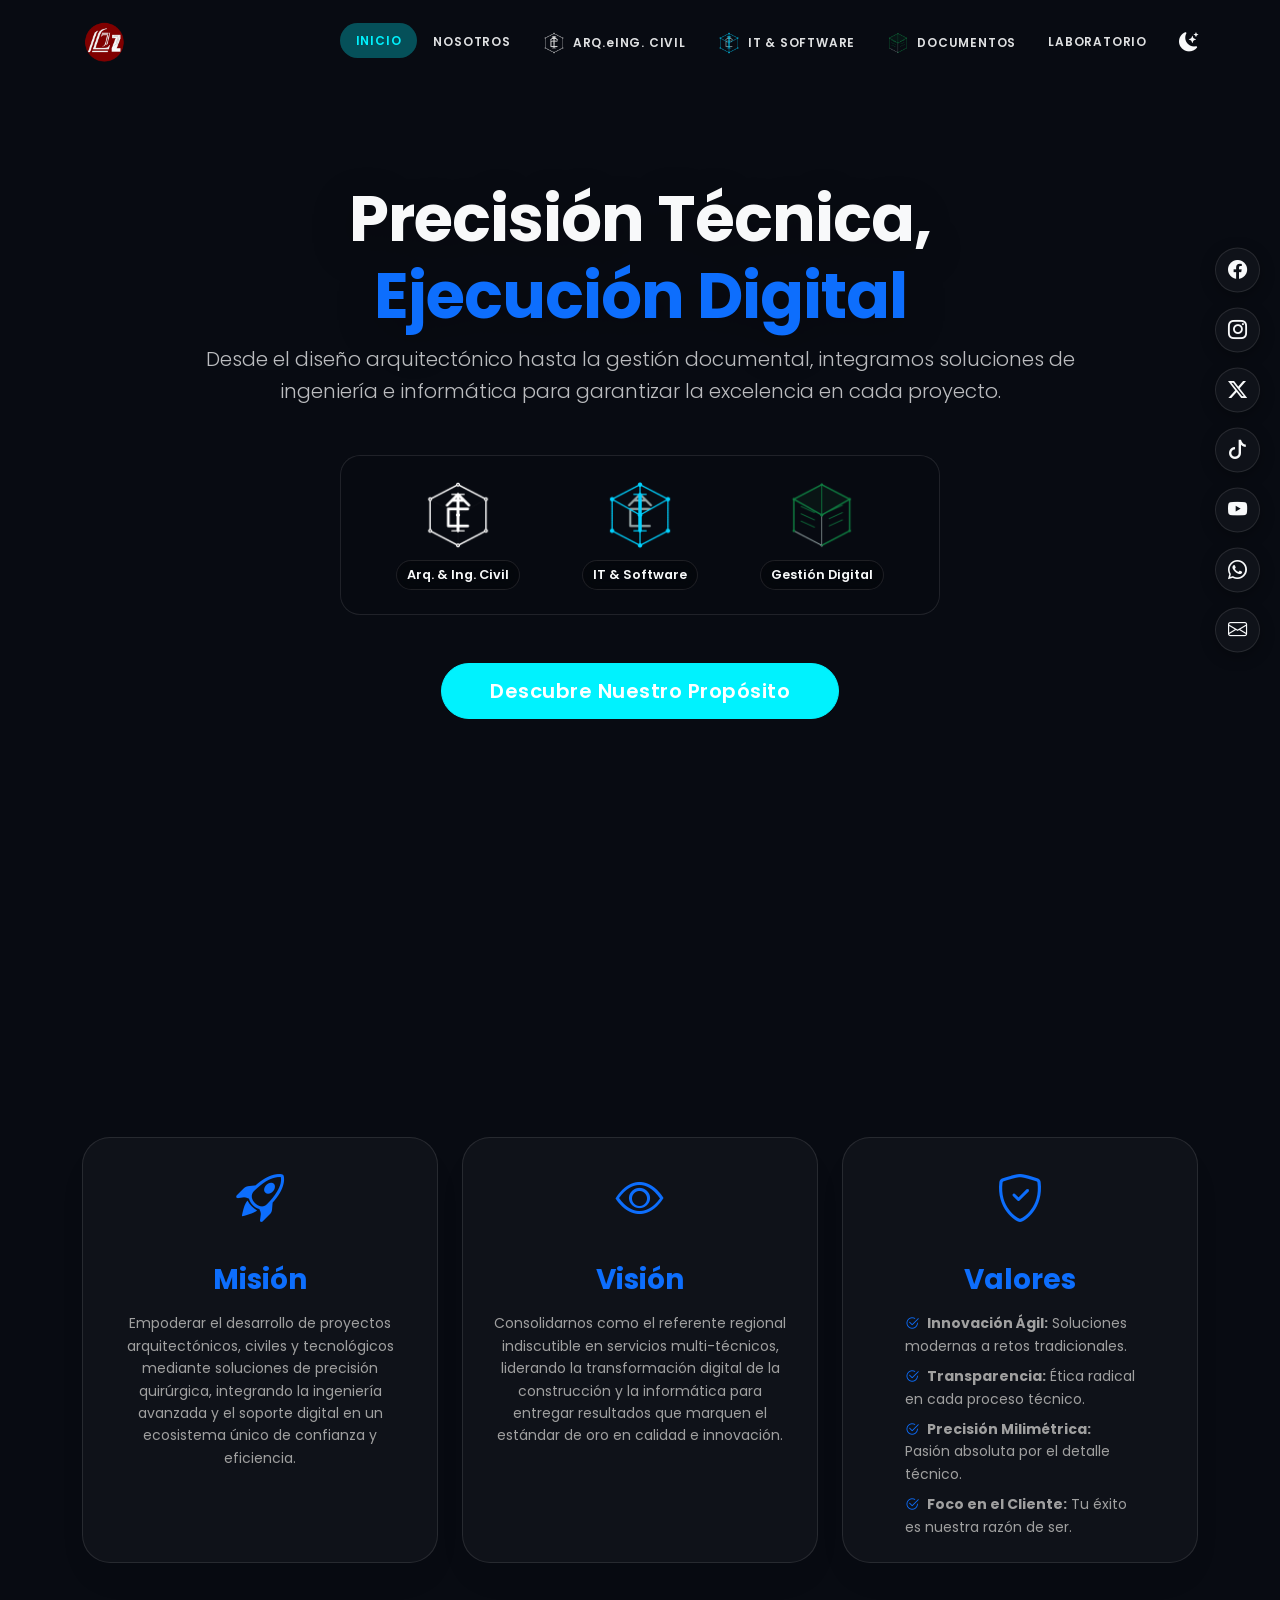
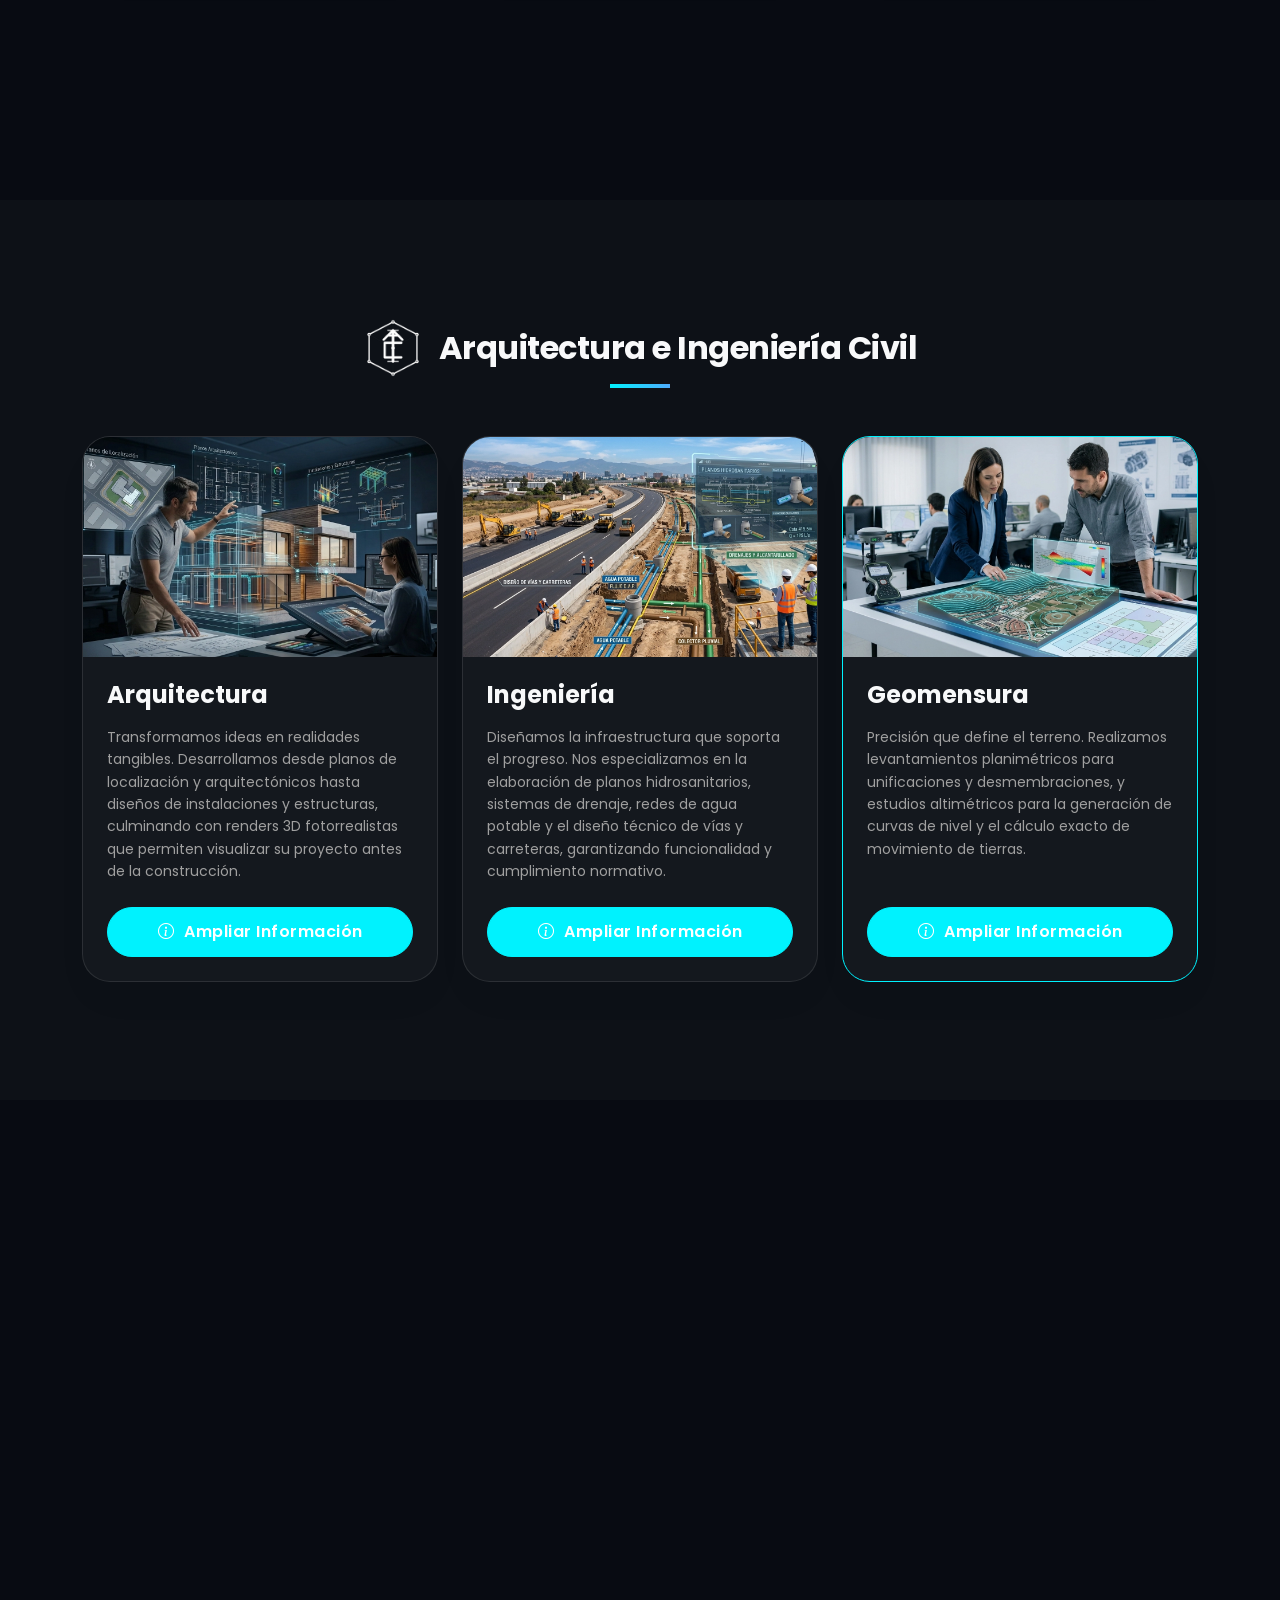
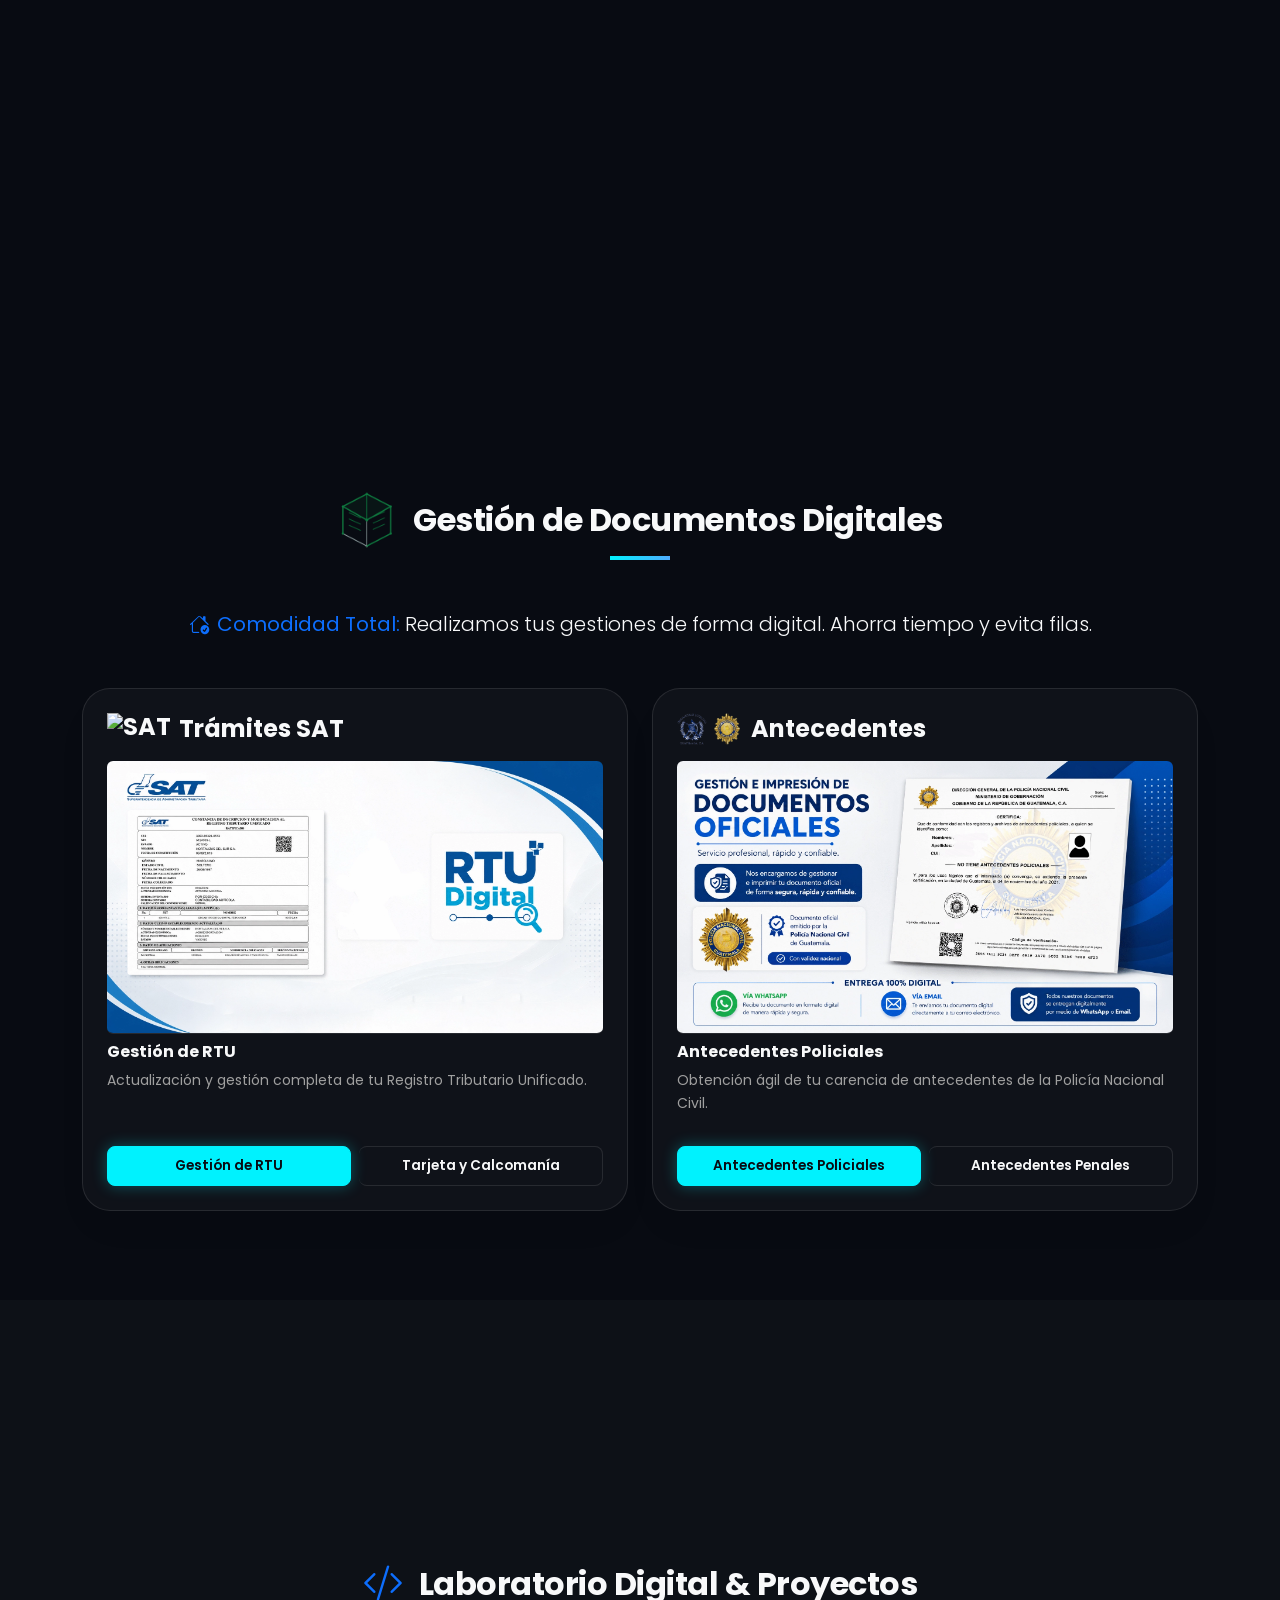
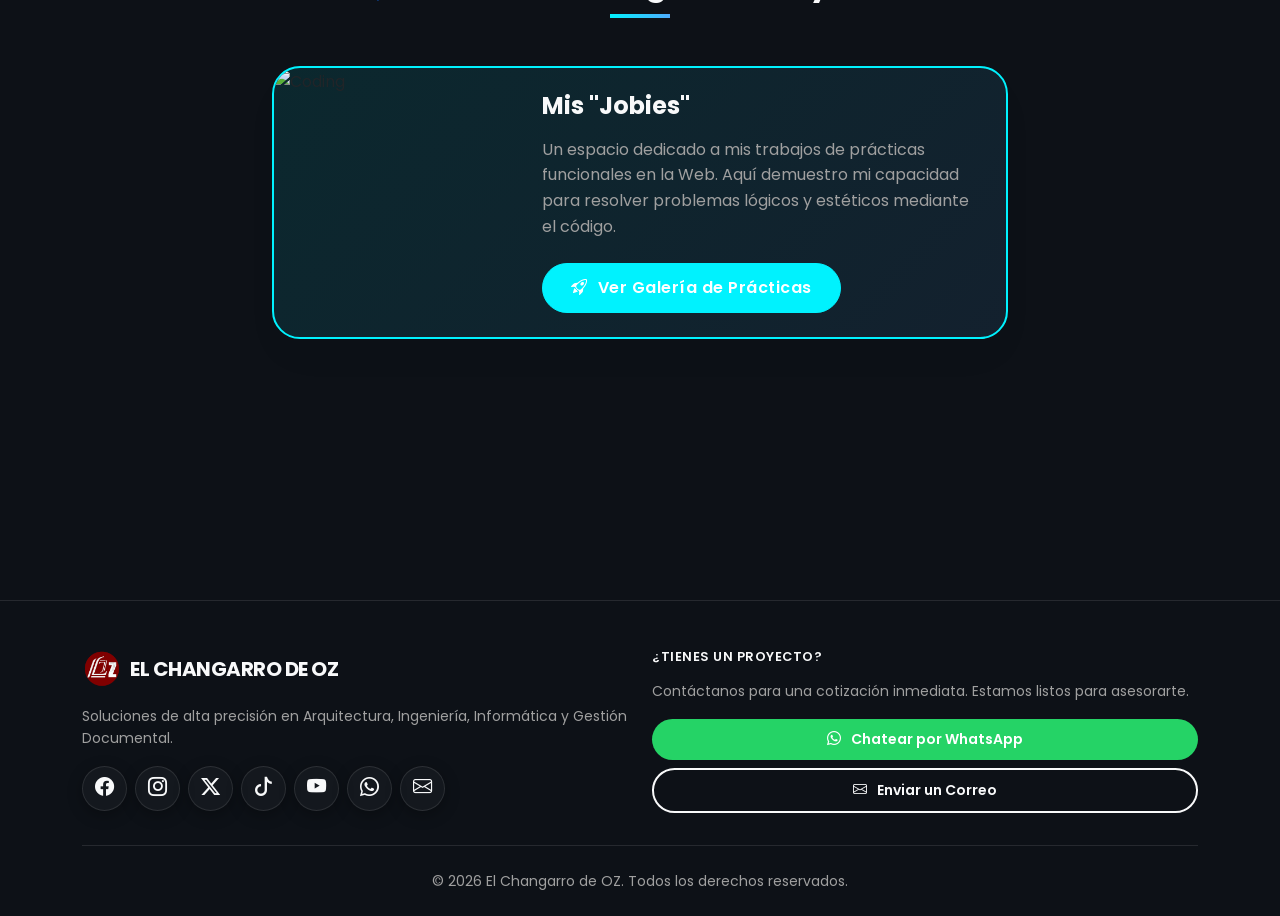
==== commit 7df0993e: "Update index.html" ====
--- a/index.html
+++ b/index.html
@@ -132,7 +132,7 @@
                 <!-- Ingeniería -->
                 <div class="col-lg-4 col-md-6 reveal">
                     <div class="card service-card h-100">
-                        <img src="img/Ingenieria/ingenieria.webp" class="card-img-top" alt="Ingeniería" loading="lazy">
+                        <img src="img/Ingenieria/Ingenieria.webp" class="card-img-top" alt="Ingeniería" loading="lazy">
                         <div class="card-body p-4 d-flex flex-column">
                             <h4 class="fw-bold mb-3">Ingeniería</h4>
                             <p class="small text-muted mb-4 flex-grow-1">Diseñamos la infraestructura que soporta el progreso. Nos especializamos en la elaboración de planos hidrosanitarios, sistemas de drenaje, redes de agua potable y el diseño técnico de vías y carreteras, garantizando funcionalidad y cumplimiento normativo.</p>
@@ -387,4 +387,4 @@
     <script src="https://cdn.jsdelivr.net/npm/bootstrap@5.3.2/dist/js/bootstrap.bundle.min.js"></script>
     <script src="js/main.js"></script>
 </body>
-</html>+</html>
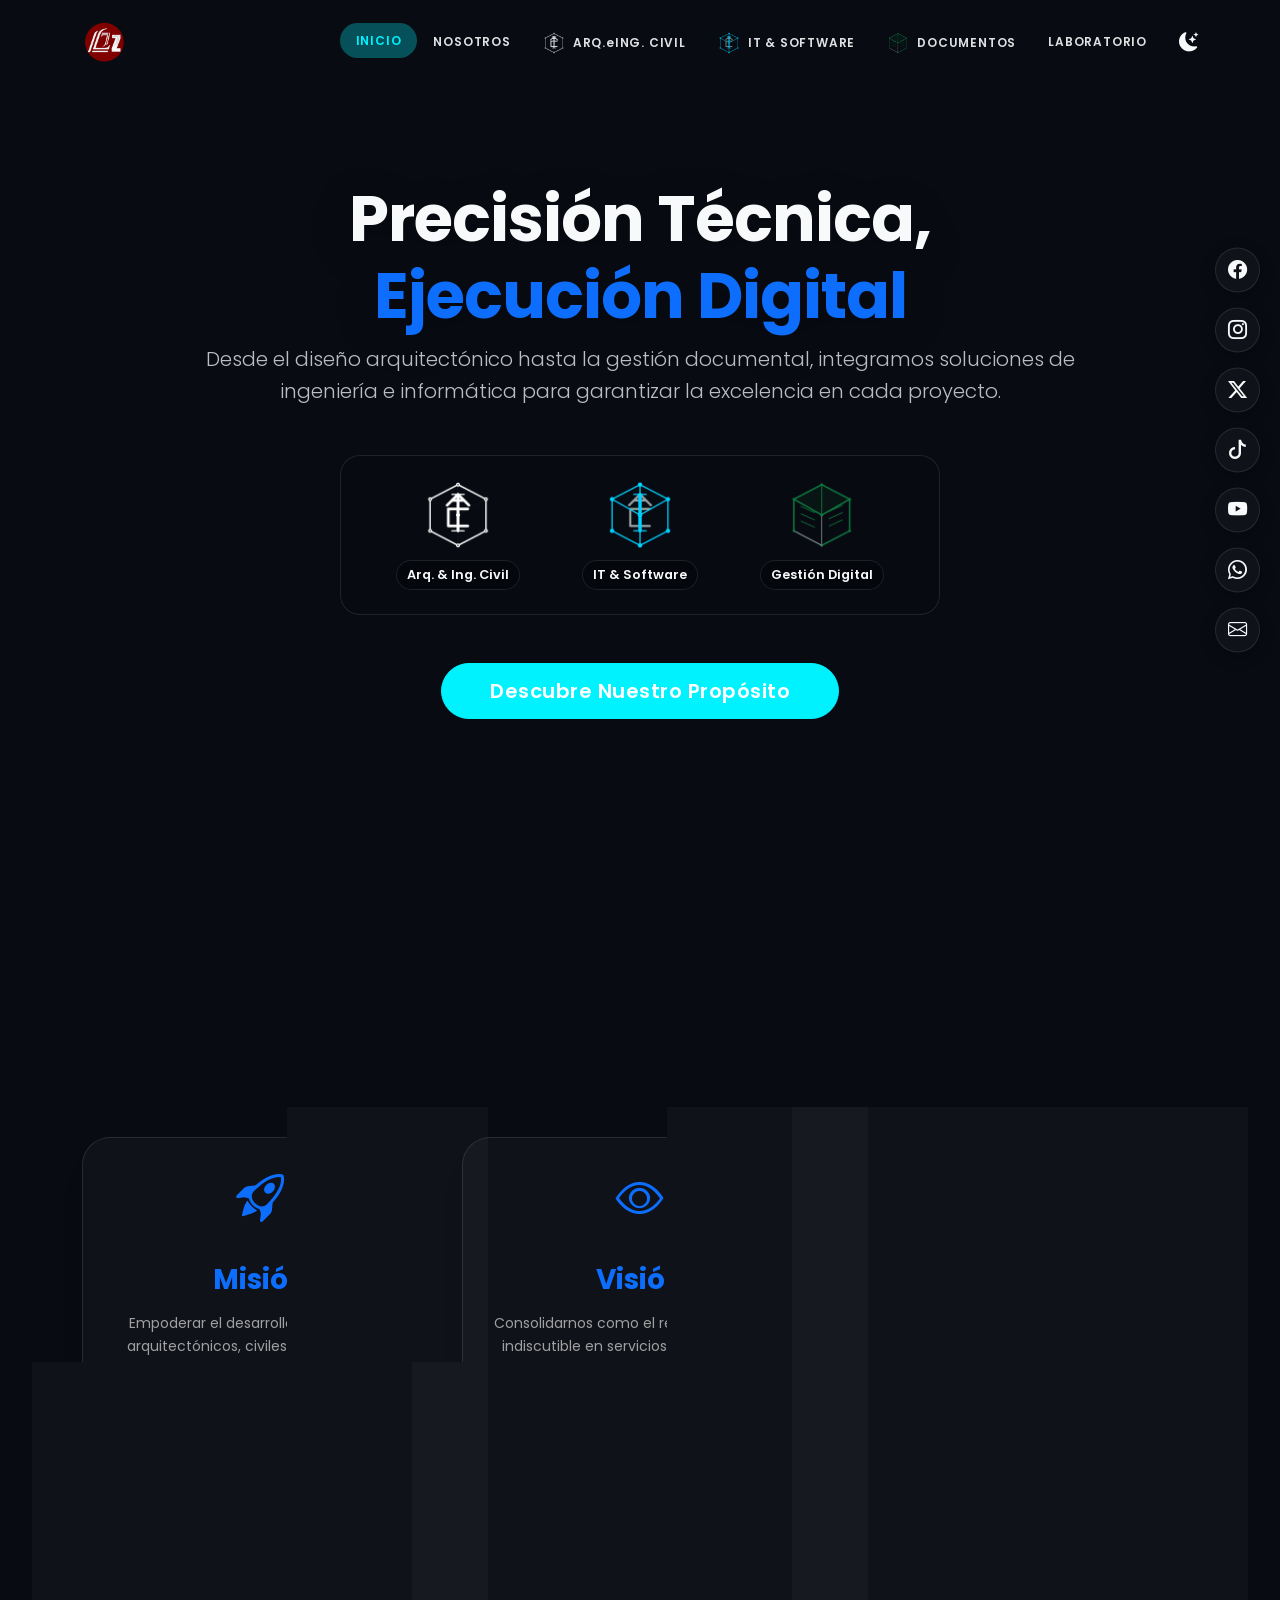
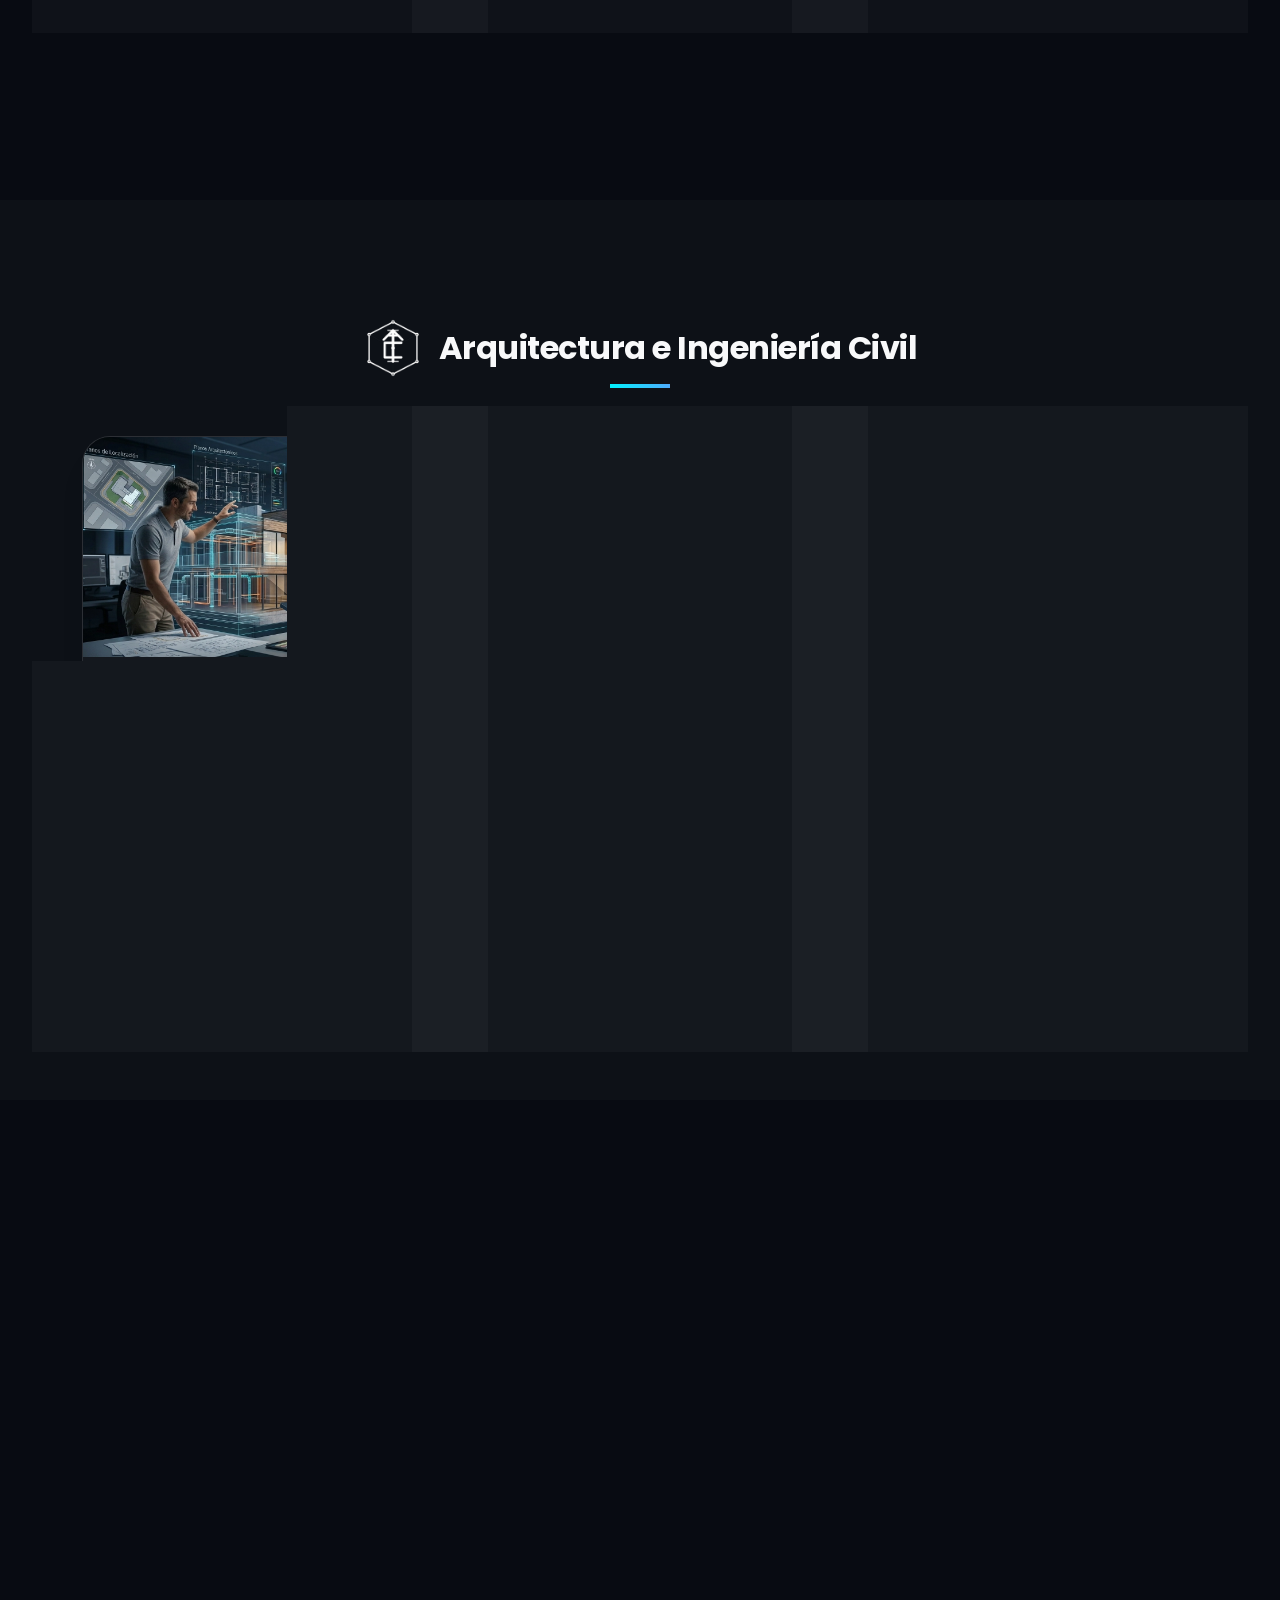
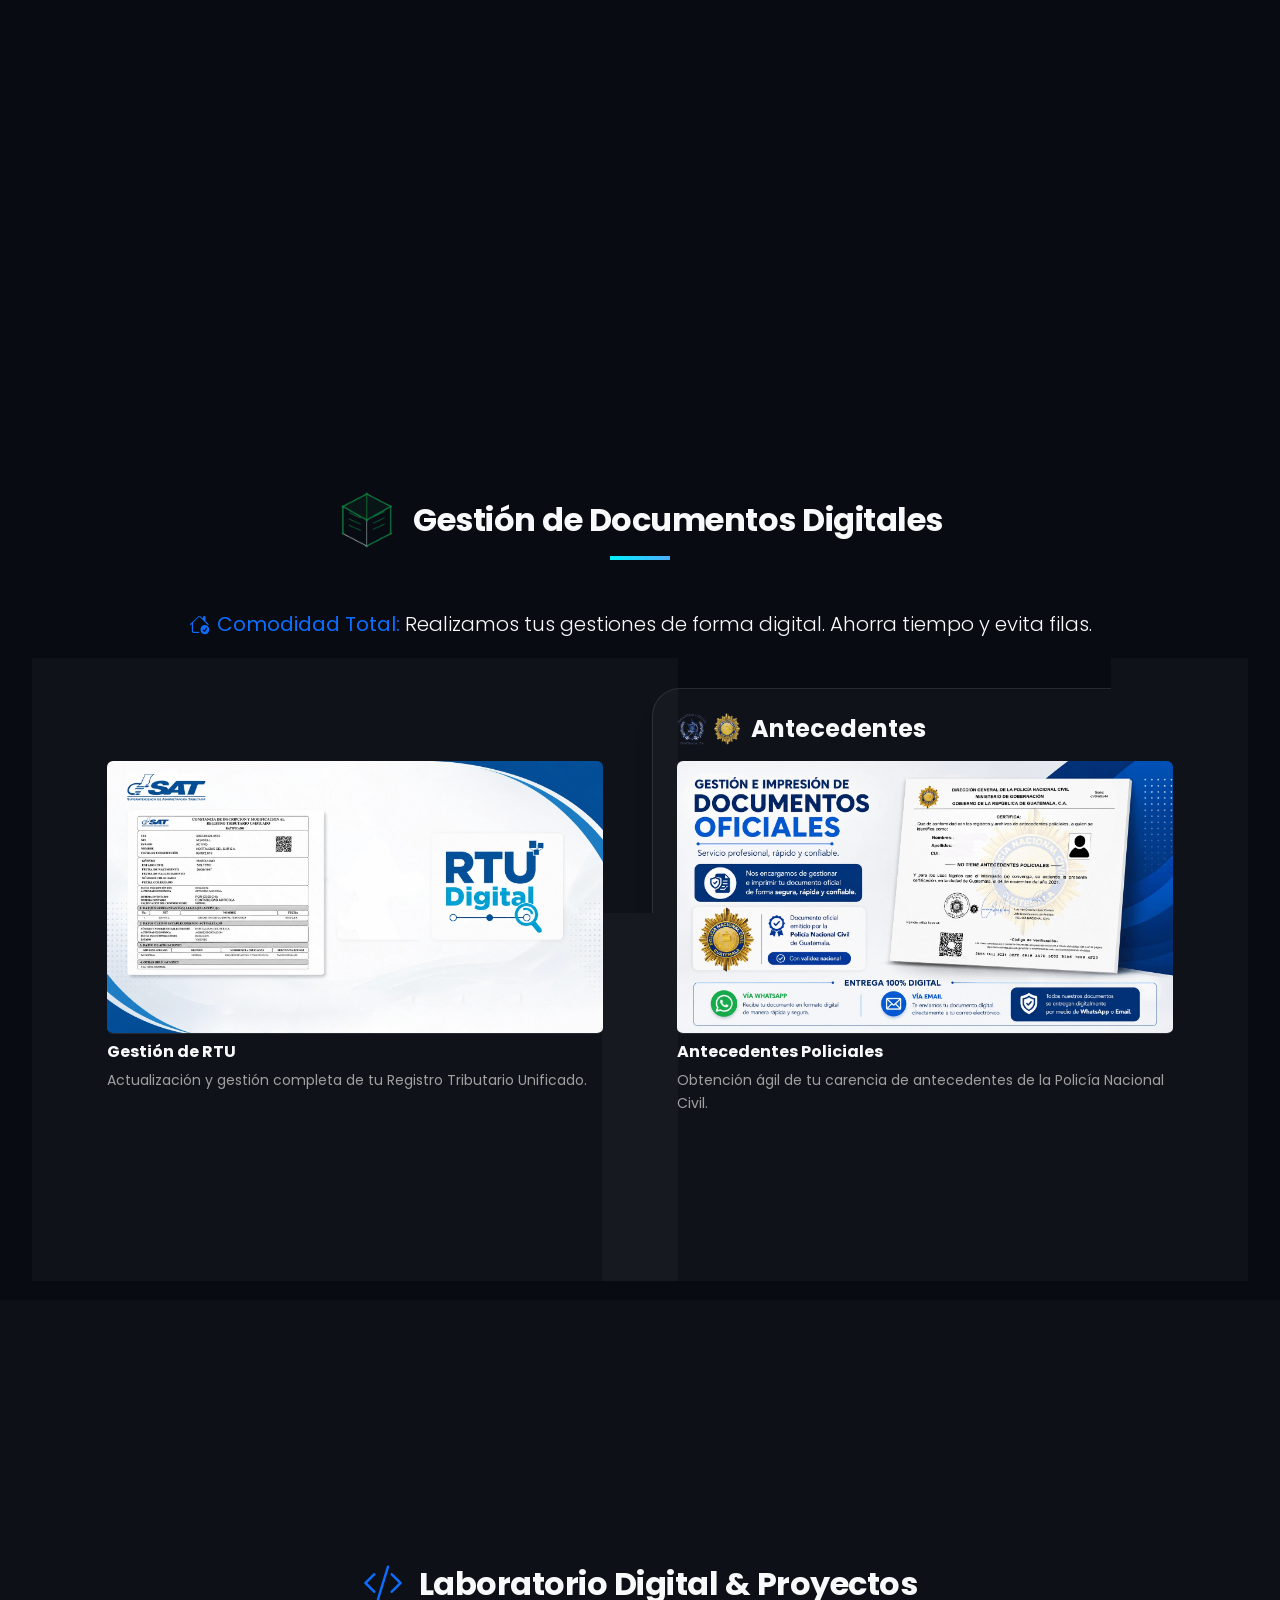
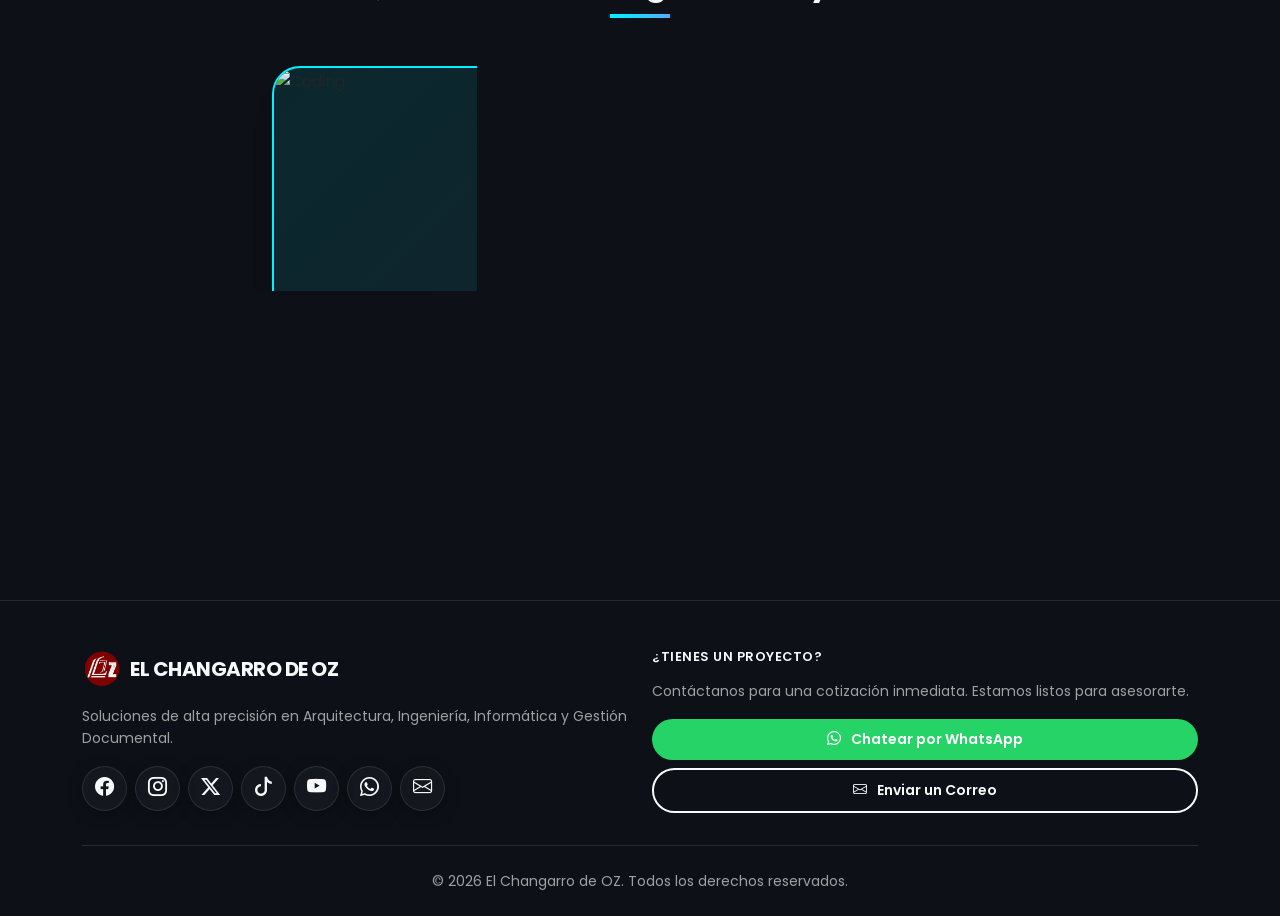
==== commit 3426c059: "Update index.html" ====
--- a/index.html
+++ b/index.html
@@ -56,7 +56,7 @@
                                     <p class="child-logo-caption">IT & Software</p>
                                 </div>
                             </a>
-                            <a href="#documentos" class="child-logo-link" data-description="Trámites SAT, antecedentes y más, de forma 100% digital y sin filas.">
+                            <a href="#documentos" class="child-logo-link" data-description="Trámites SAT, Antecedentes Penales | Policiacos y más, de forma 100% digital y sin filas.">
                                 <div class="child-logo-wrapper">
                                     <img src="img/Logo_GestDoc.png" alt="Documentos" class="child-logo-hero icon-original-color" title="Gestión de Documentos Digitales">
                                     <p class="child-logo-caption">Gestión Digital</p>
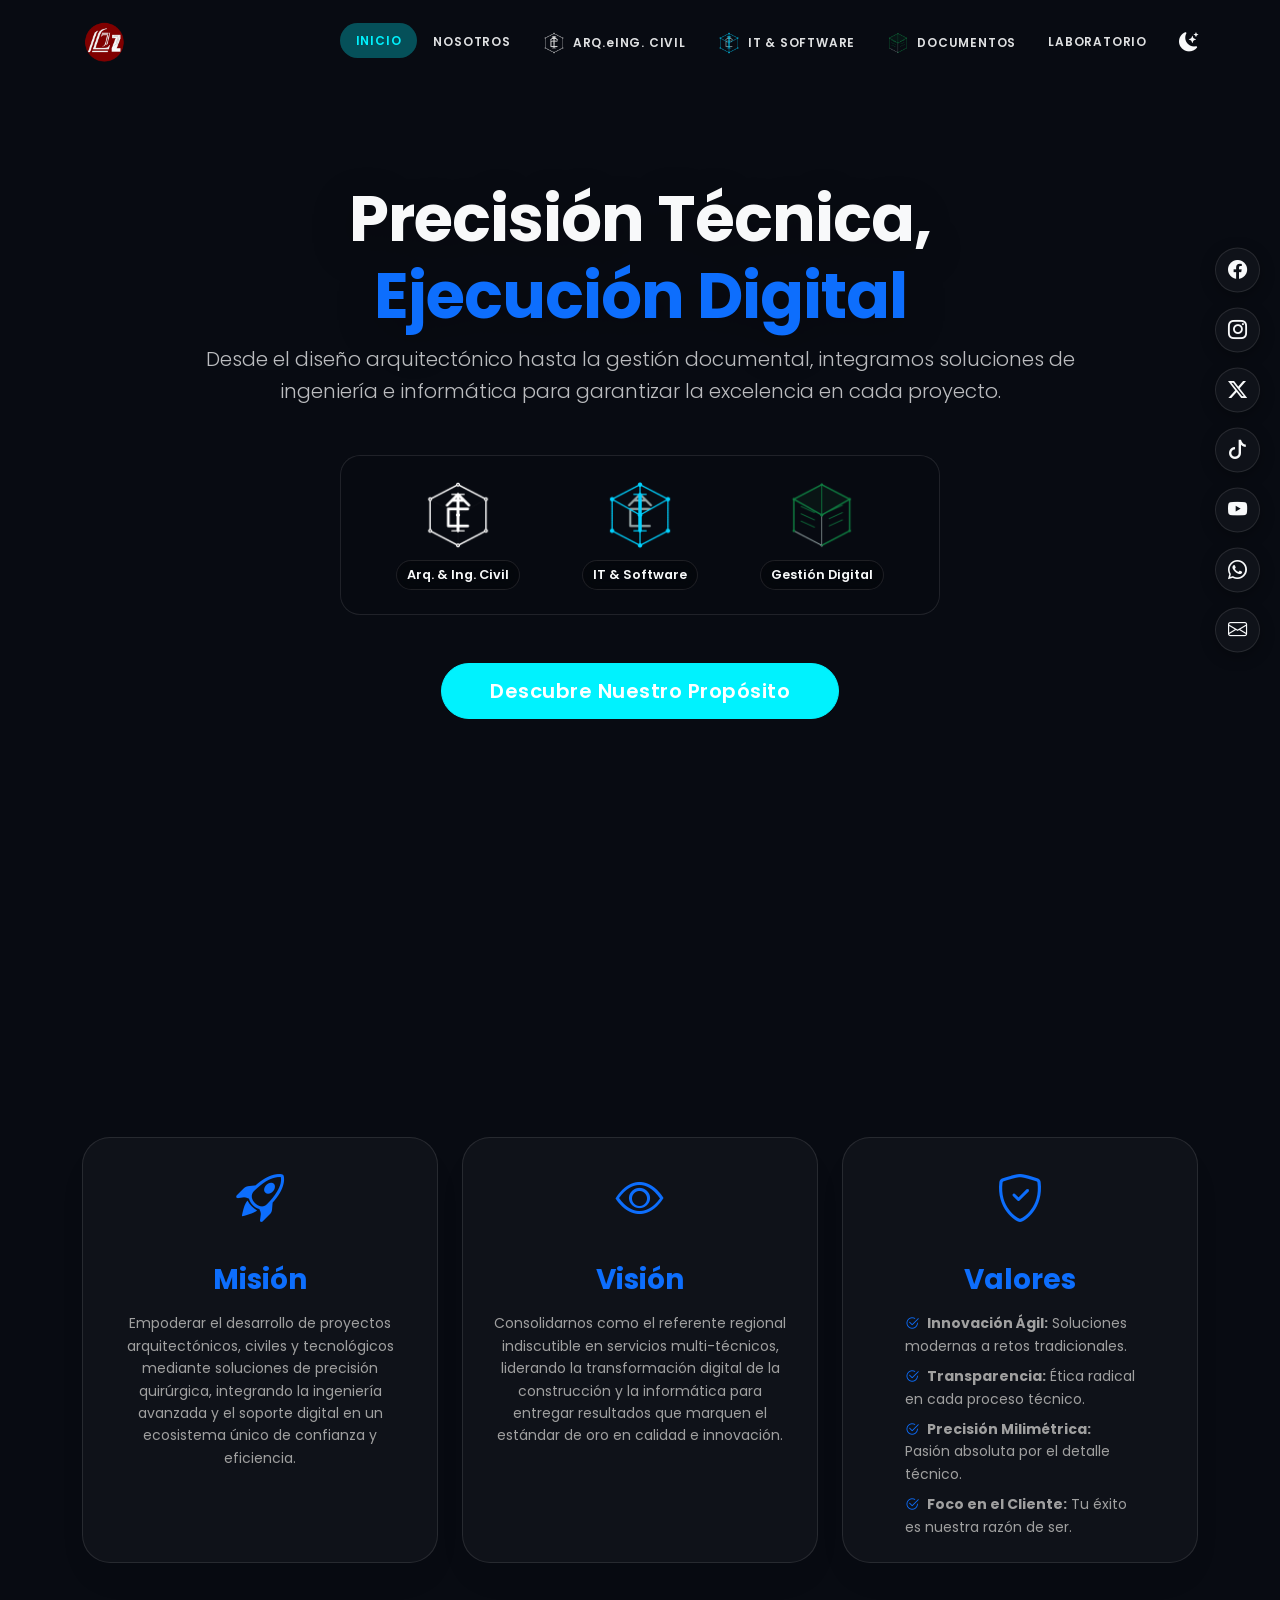
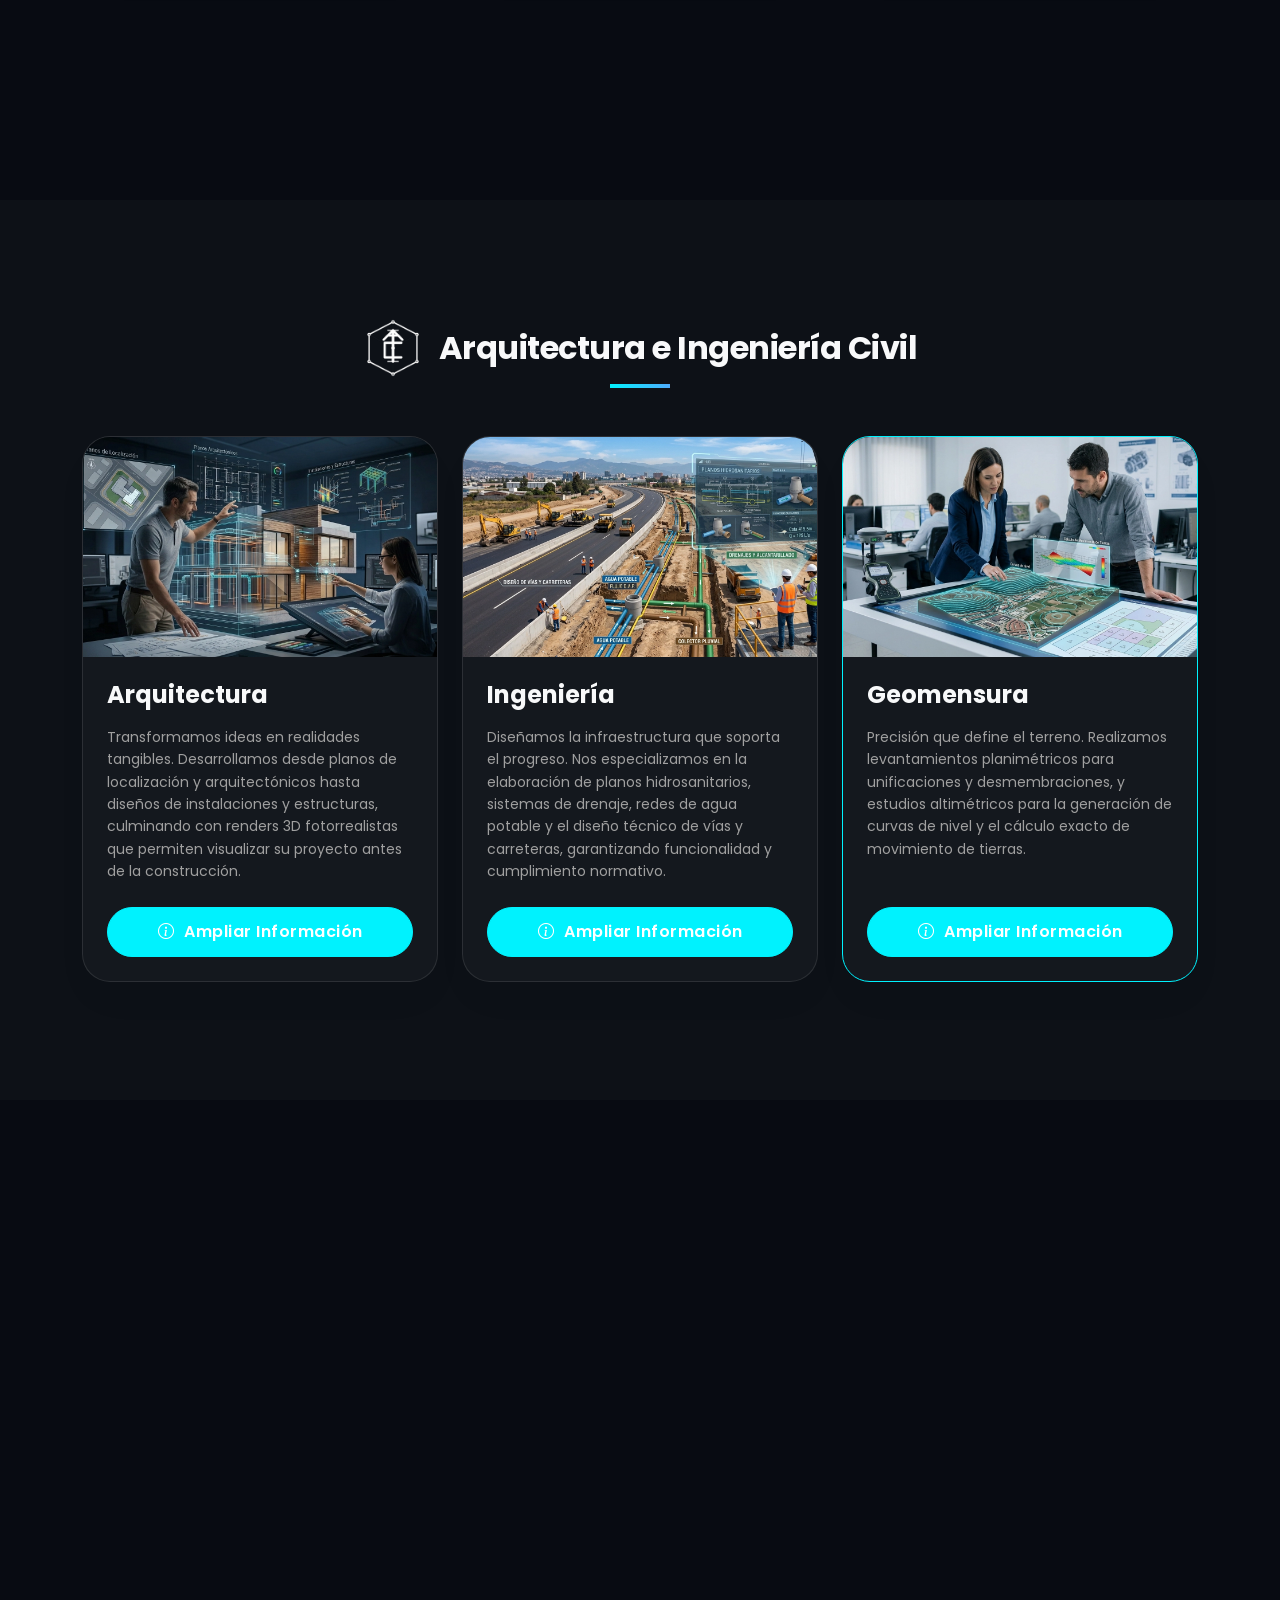
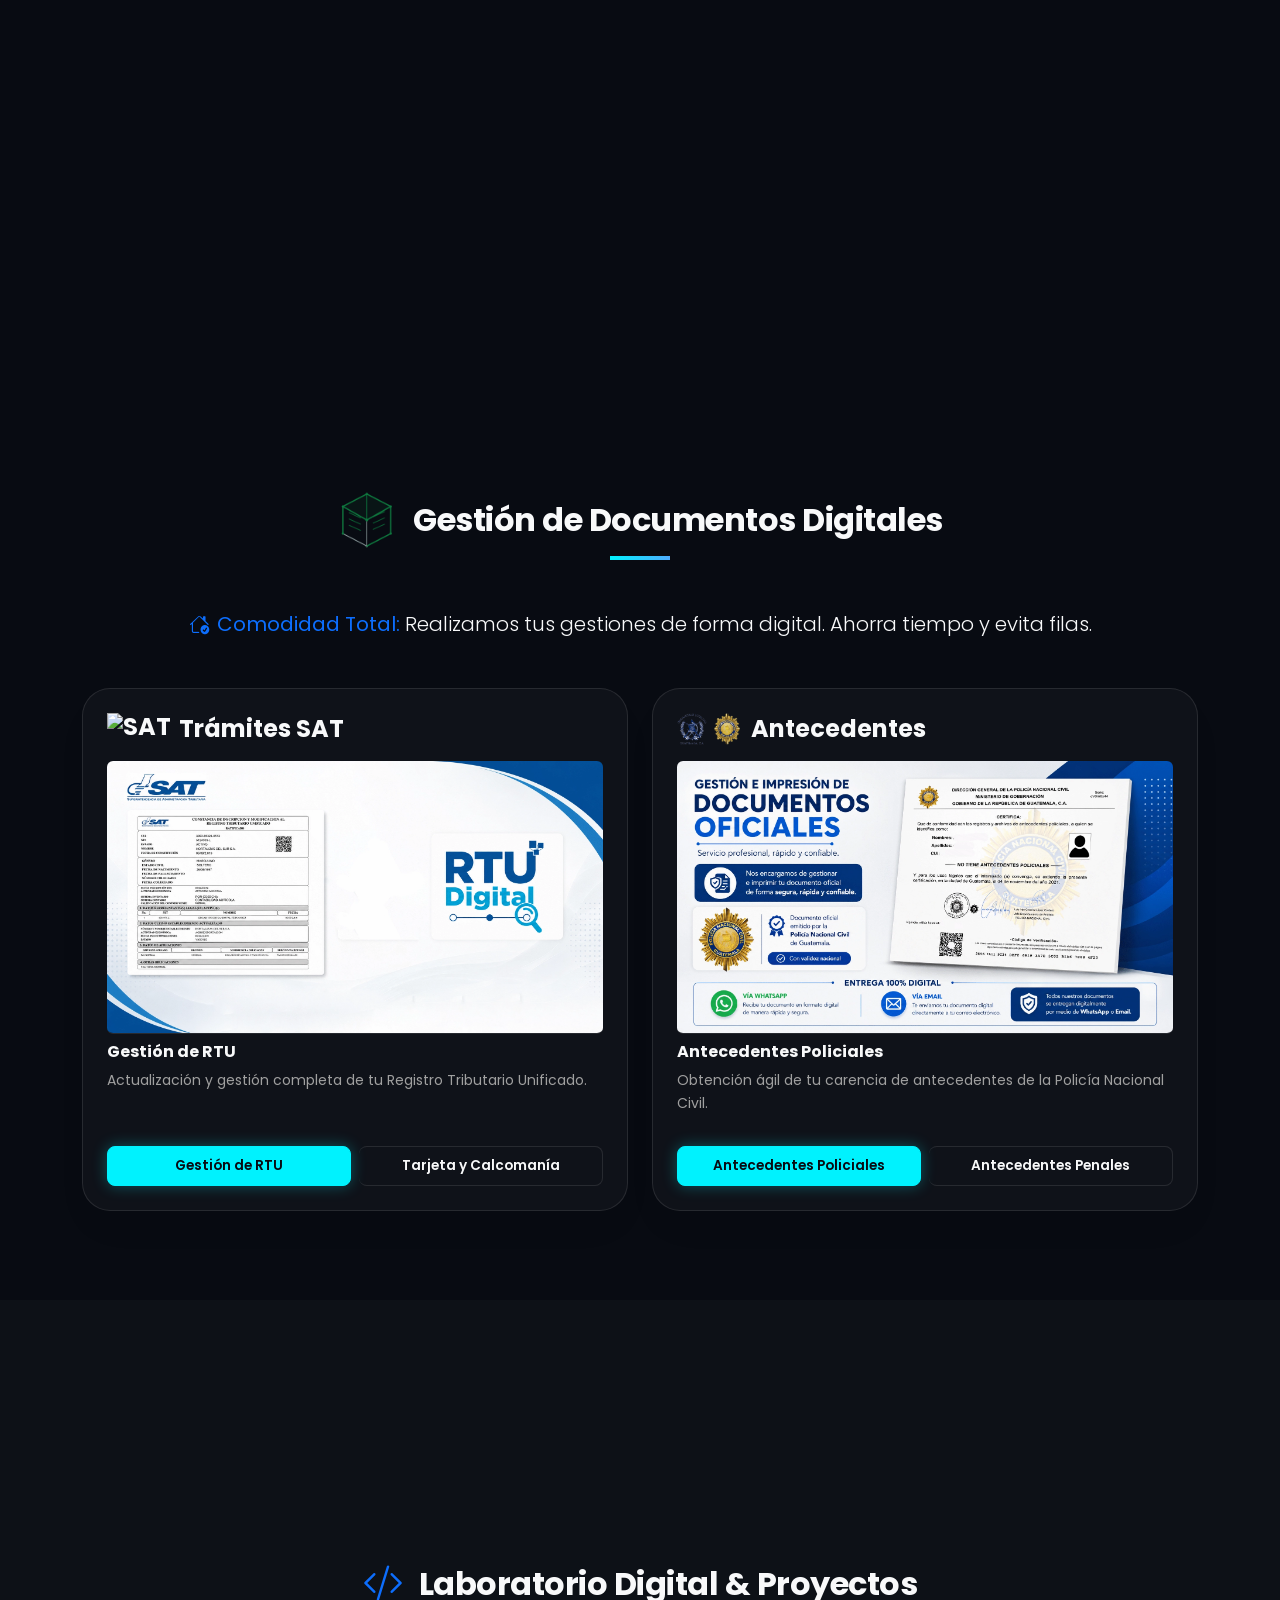
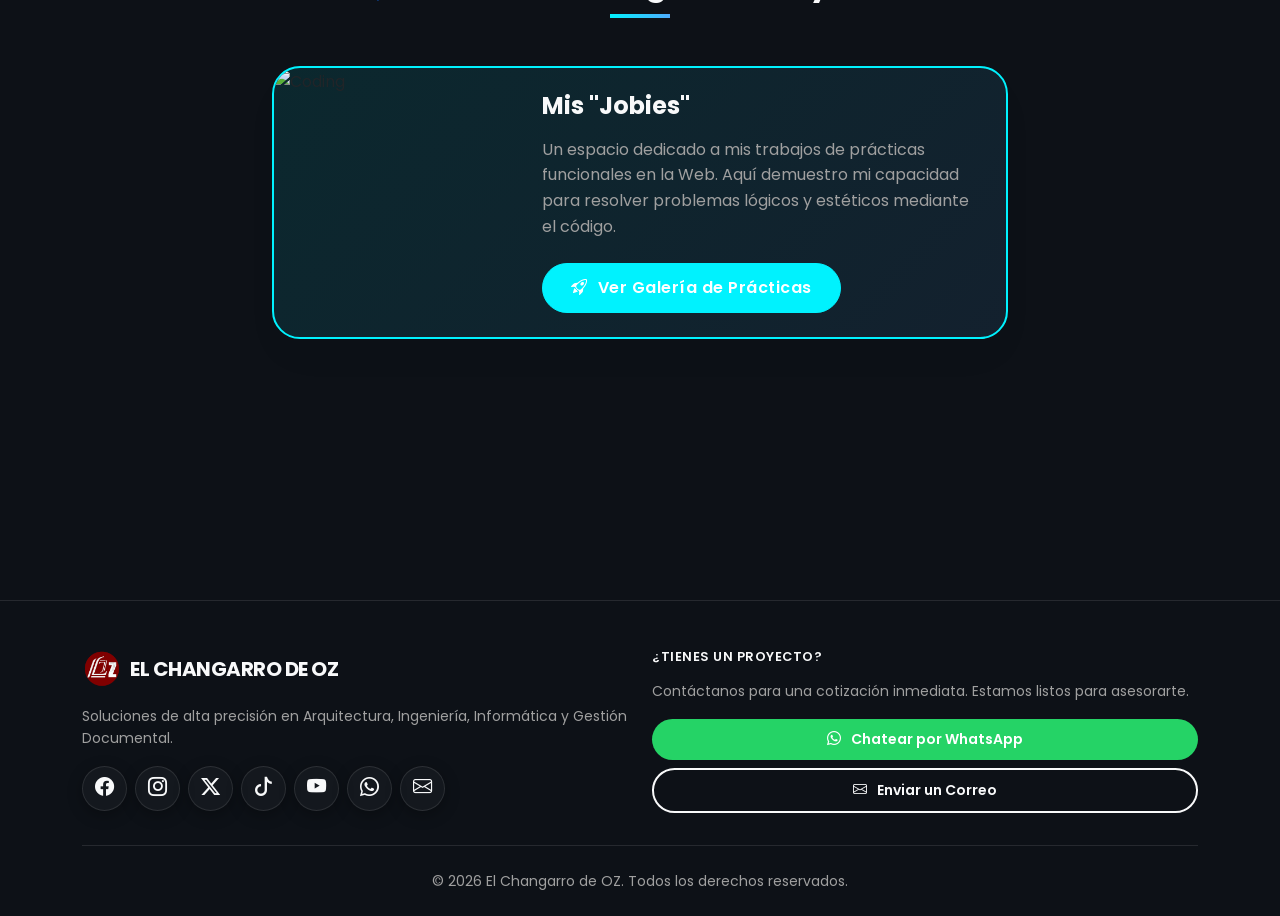
==== commit 1531ad8b: "Update index.html" ====
--- a/index.html
+++ b/index.html
@@ -56,7 +56,7 @@
                                     <p class="child-logo-caption">IT & Software</p>
                                 </div>
                             </a>
-                            <a href="#documentos" class="child-logo-link" data-description="Trámites SAT, Antecedentes Penales | Policiacos y más, de forma 100% digital y sin filas.">
+                            <a href="#documentos" class="child-logo-link" data-description="Trámites SAT, Gestión de Antecedentes (Penales | Policiacos) y más, de forma 100% digital y sin filas.">
                                 <div class="child-logo-wrapper">
                                     <img src="img/Logo_GestDoc.png" alt="Documentos" class="child-logo-hero icon-original-color" title="Gestión de Documentos Digitales">
                                     <p class="child-logo-caption">Gestión Digital</p>
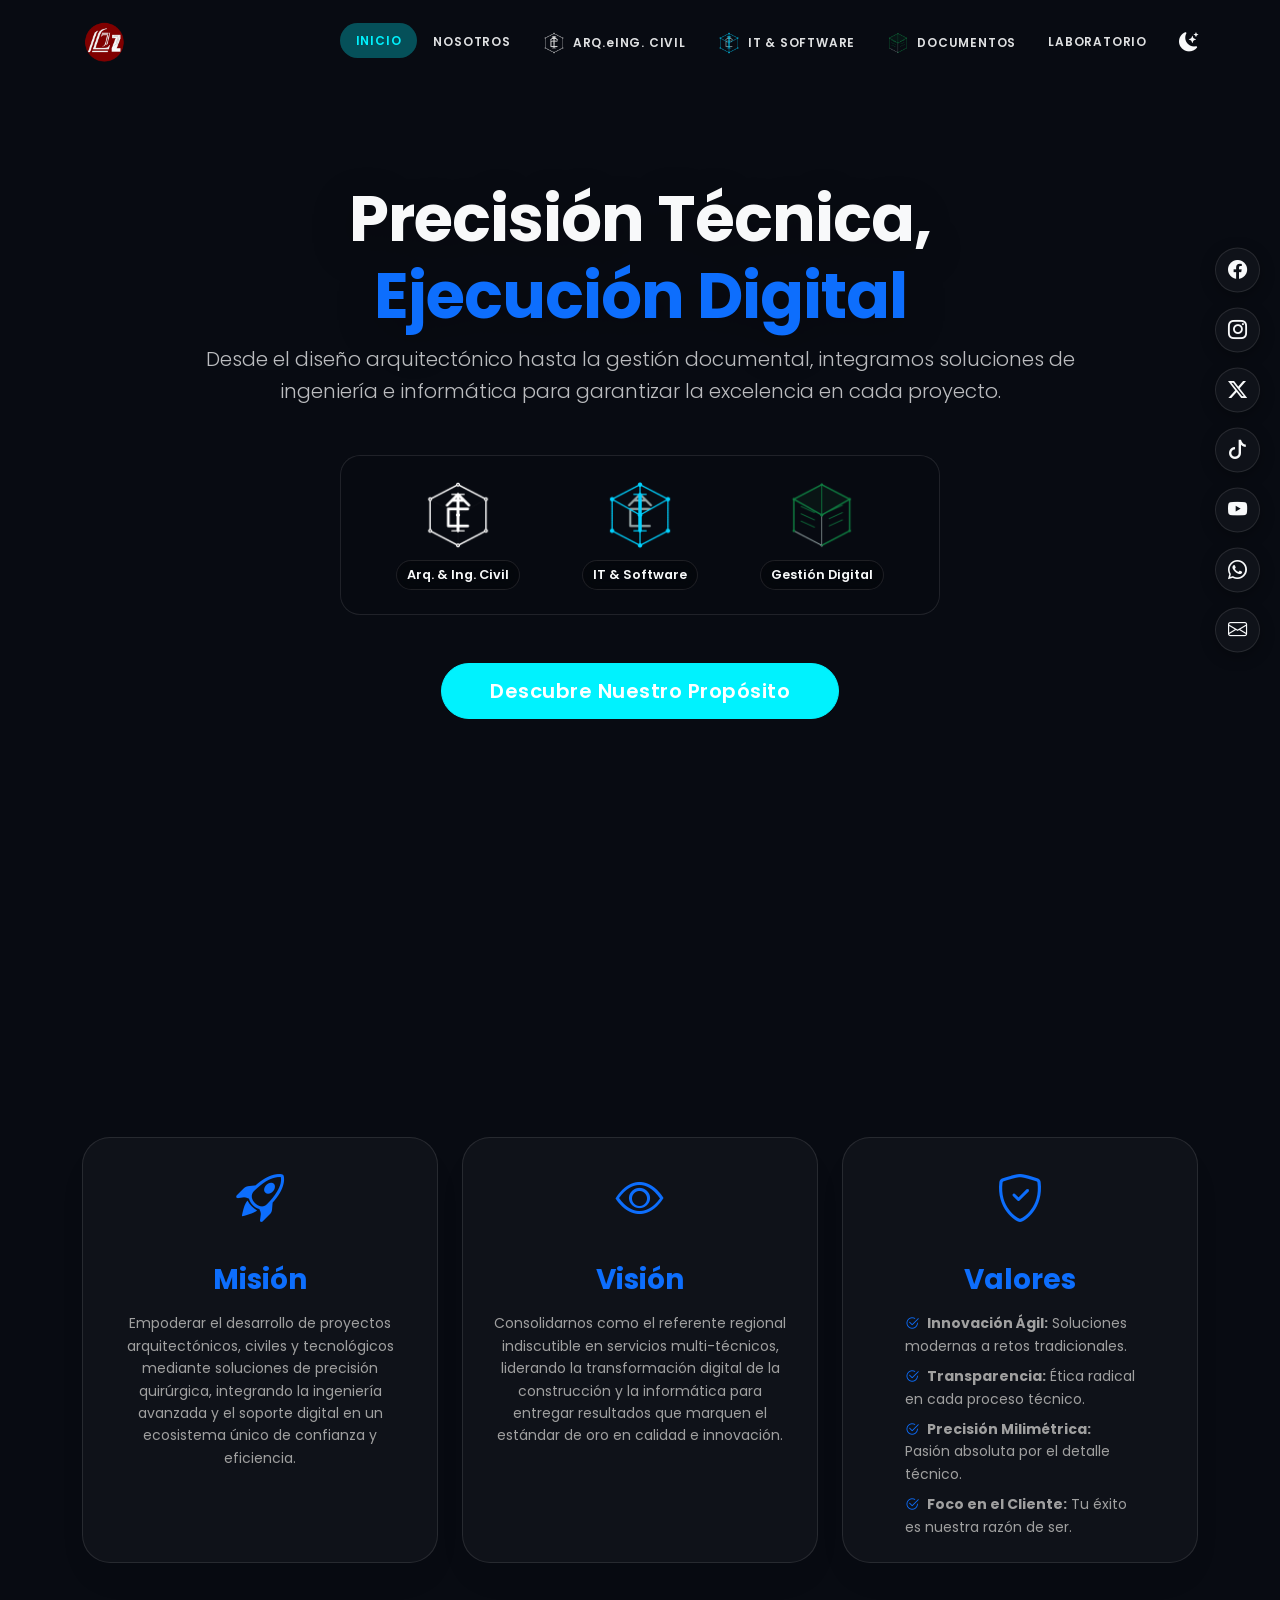
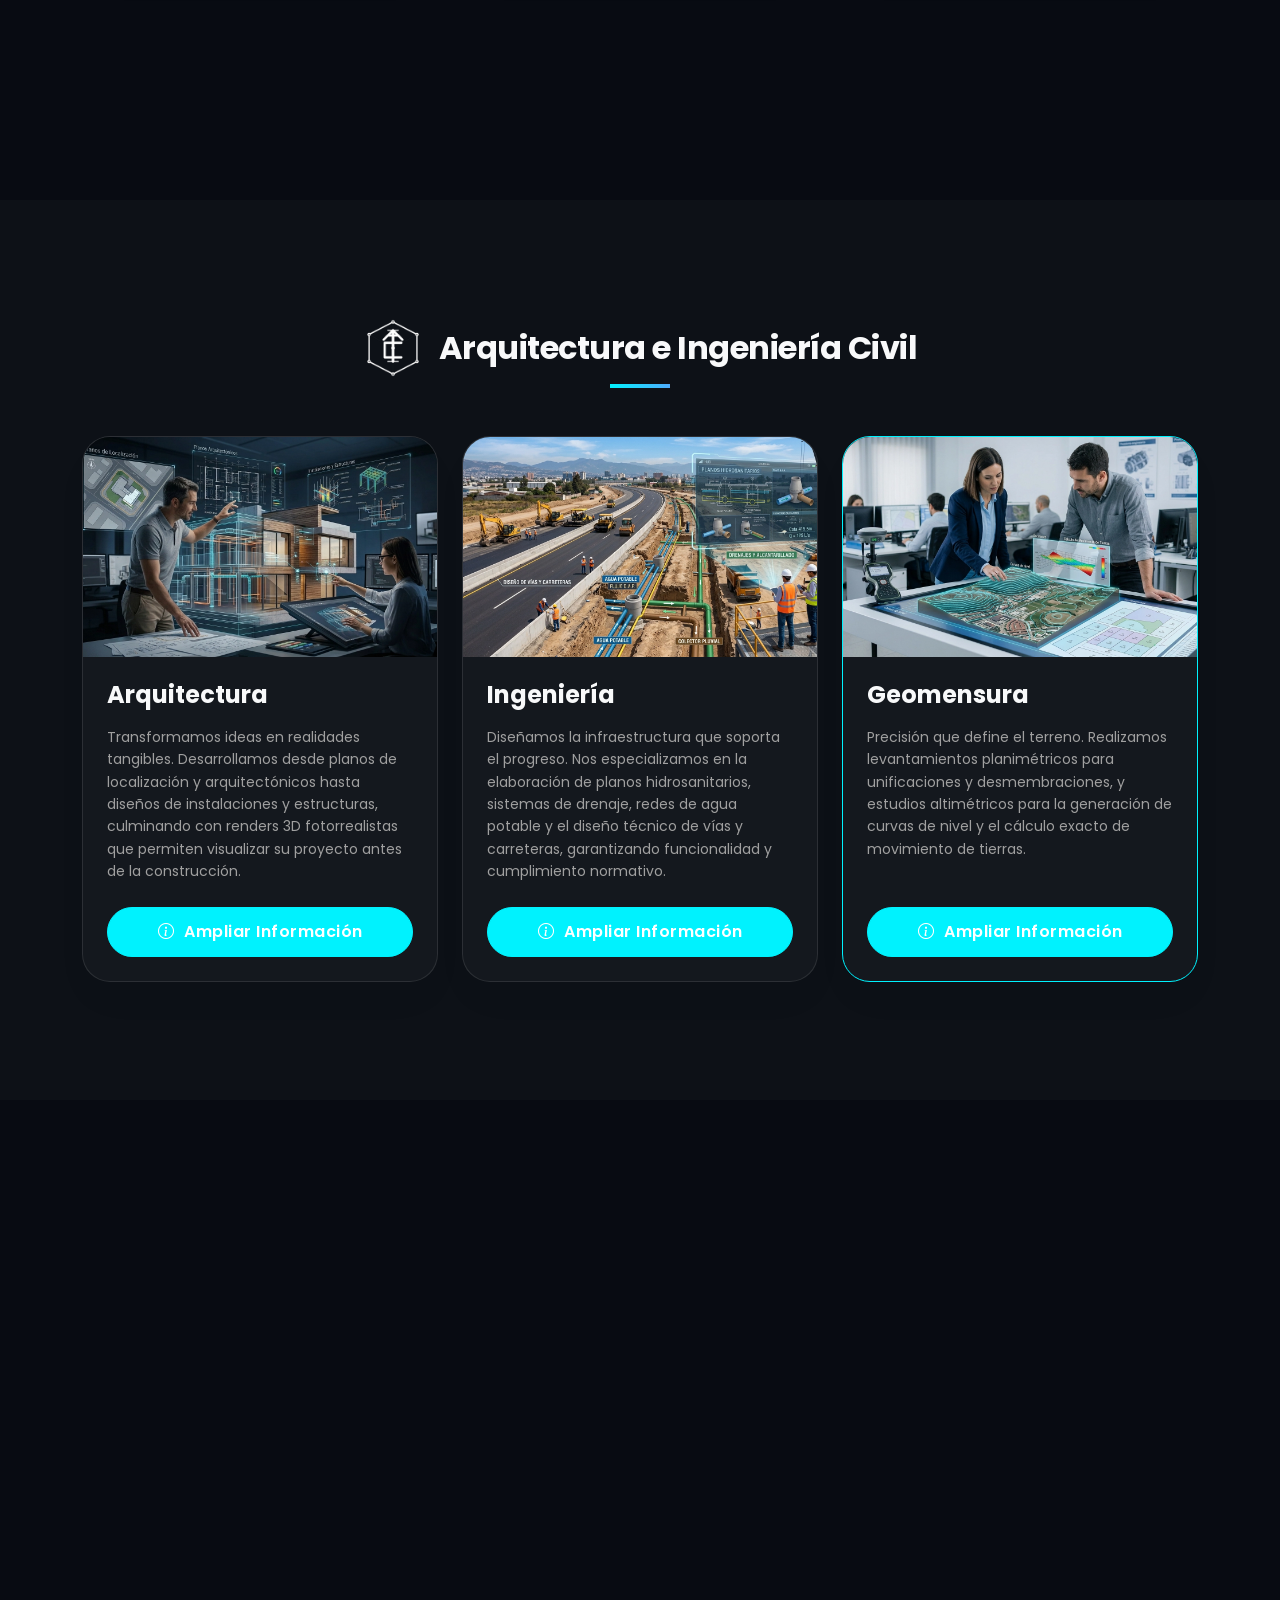
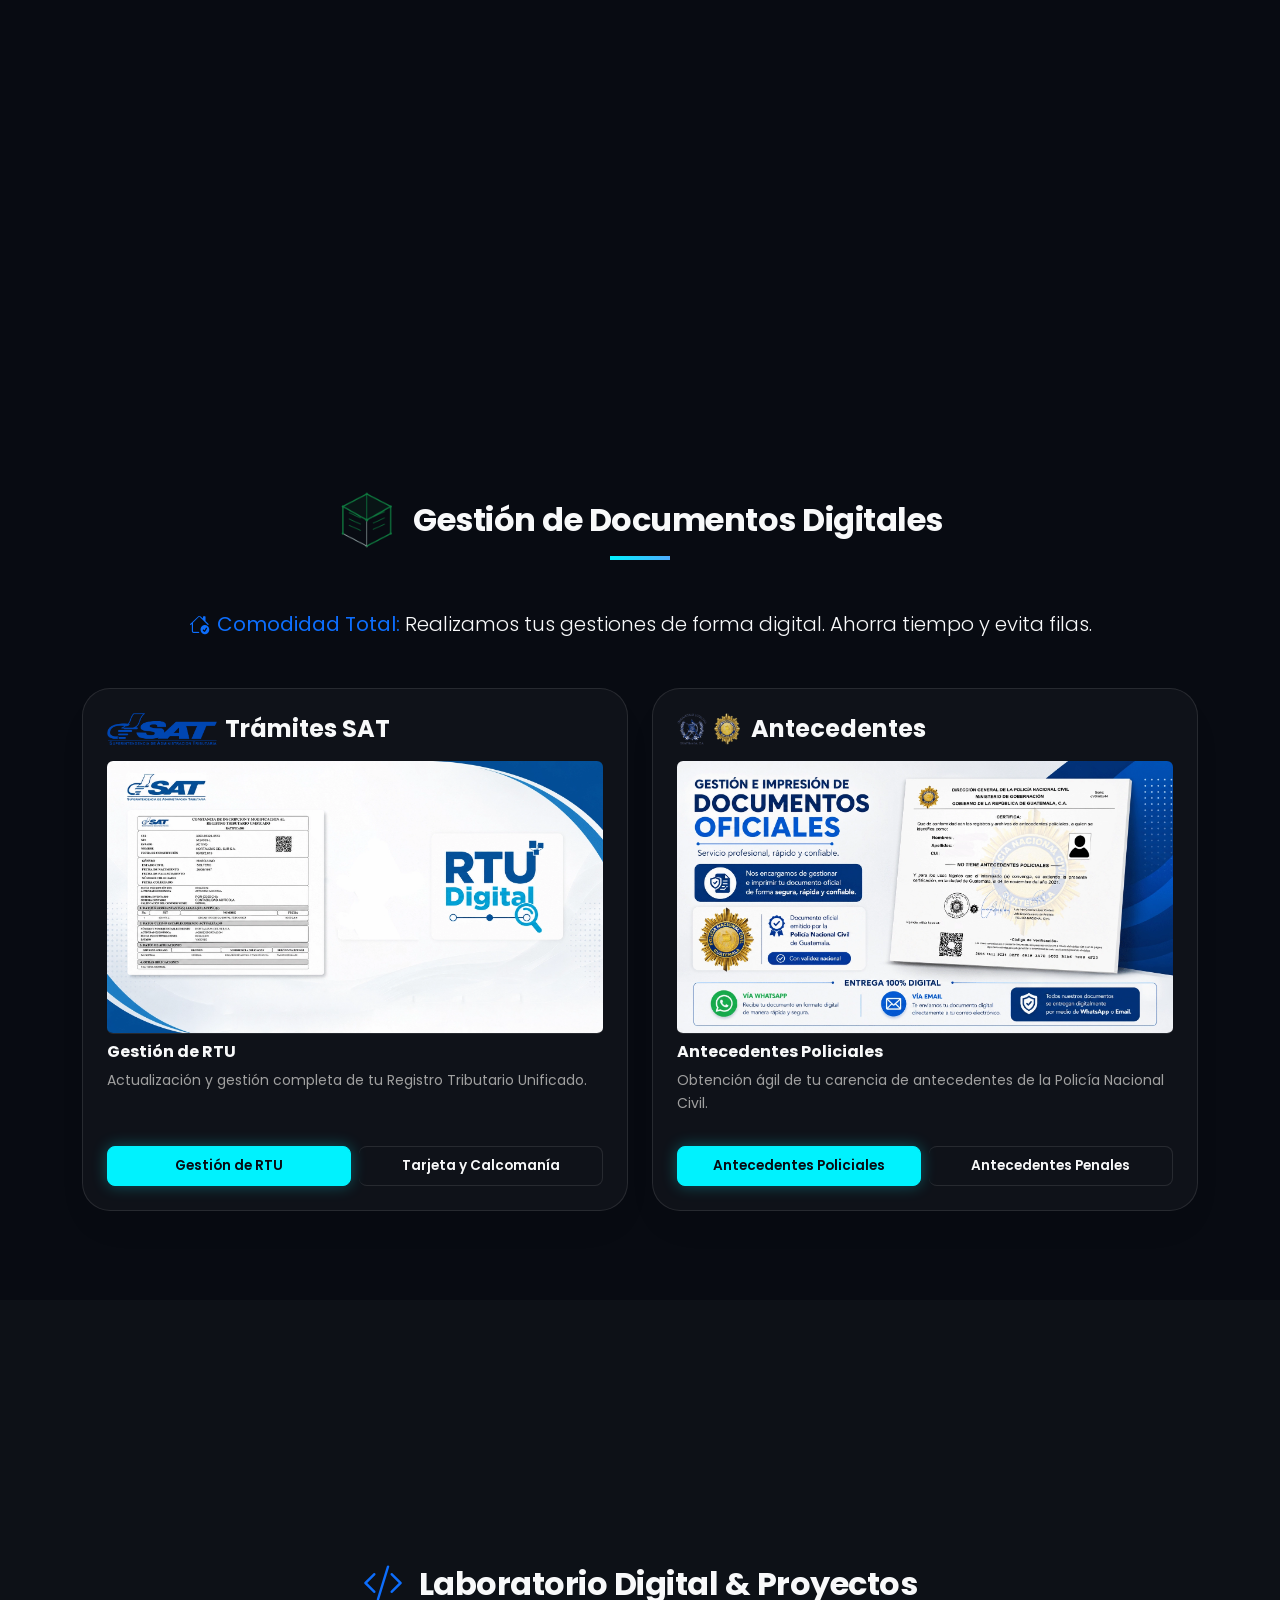
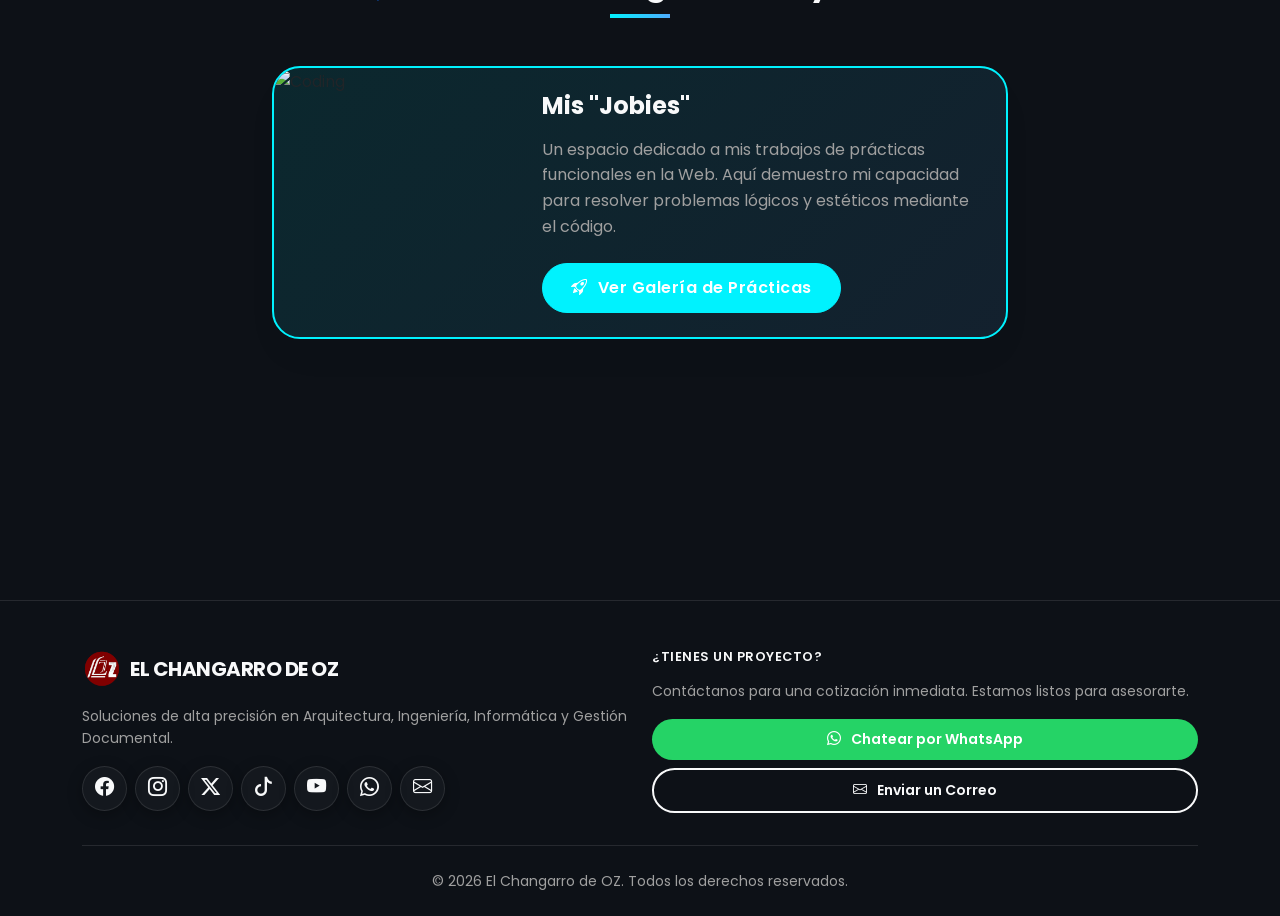
==== commit c8056ab9: "Update index.html" ====
--- a/index.html
+++ b/index.html
@@ -56,7 +56,7 @@
                                     <p class="child-logo-caption">IT & Software</p>
                                 </div>
                             </a>
-                            <a href="#documentos" class="child-logo-link" data-description="Trámites SAT, Gestión de Antecedentes (Penales | Policiacos) y más, de forma 100% digital y sin filas.">
+                            <a href="#documentos" class="child-logo-link" data-description="SAT (Tarjeta de Circulacion | Calcomania), Gestión de Antecedentes (Penales | Policiacos) y más, de forma 100% digital y sin filas.">
                                 <div class="child-logo-wrapper">
                                     <img src="img/Logo_GestDoc.png" alt="Documentos" class="child-logo-hero icon-original-color" title="Gestión de Documentos Digitales">
                                     <p class="child-logo-caption">Gestión Digital</p>
@@ -225,7 +225,7 @@
                 <div class="col-md-6 reveal">
                     <div class="card service-card h-100">
                         <div class="card-body p-4 doc-card-container">
-                            <h4 class="mb-3 d-flex align-items-center"><img src="img/GeDocu/LogoSAT.png" alt="SAT" class="doc-header-icon me-2">Trámites SAT</h4>
+                            <h4 class="mb-3 d-flex align-items-center"><img src="img/GeDocu/LogoSat.png" alt="SAT" class="doc-header-icon me-2">Trámites SAT</h4>
                             <div class="doc-content-display mb-3">
                                 <img src="img/GeDocu/rtu.webp" class="img-fluid rounded mb-2 img-service-deploy" alt="RTU" loading="lazy" style="cursor: zoom-in;">
                                 <h6 class="doc-content-title fw-bold">Gestión de RTU</h6>
